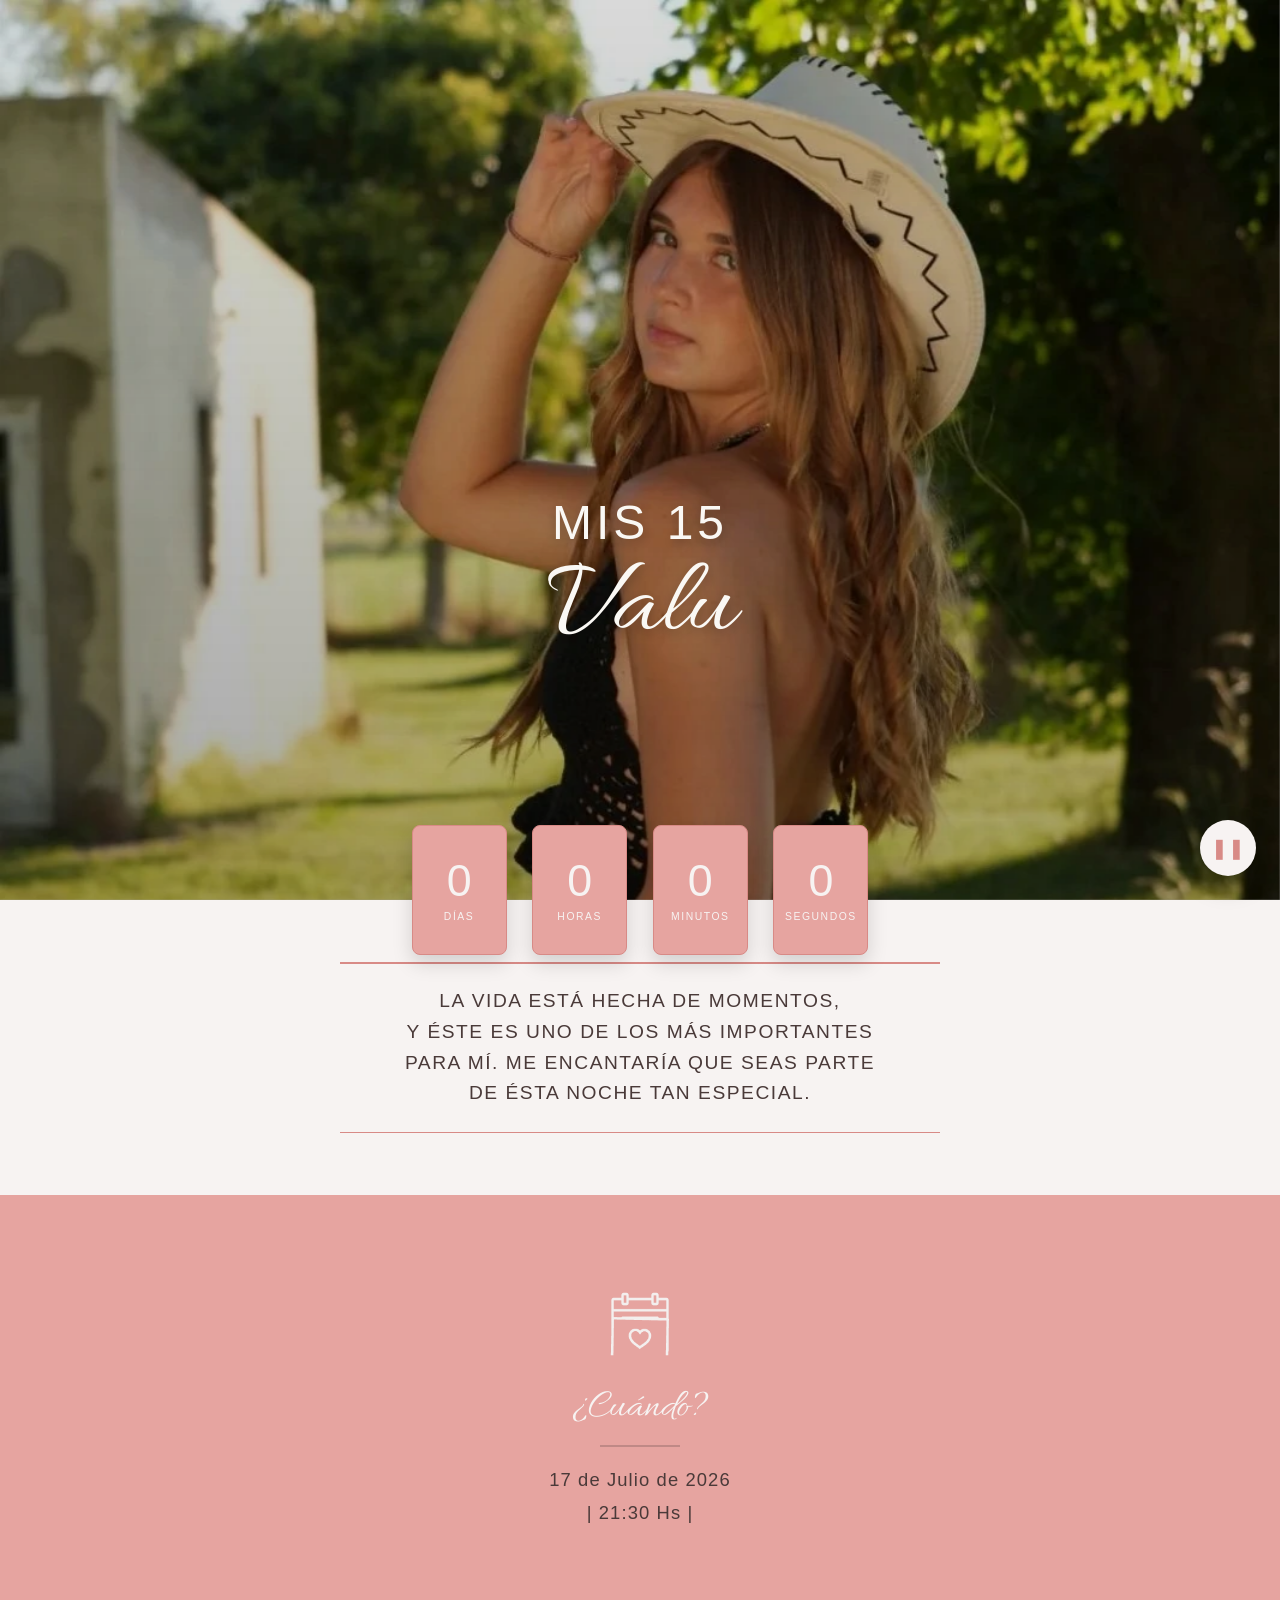
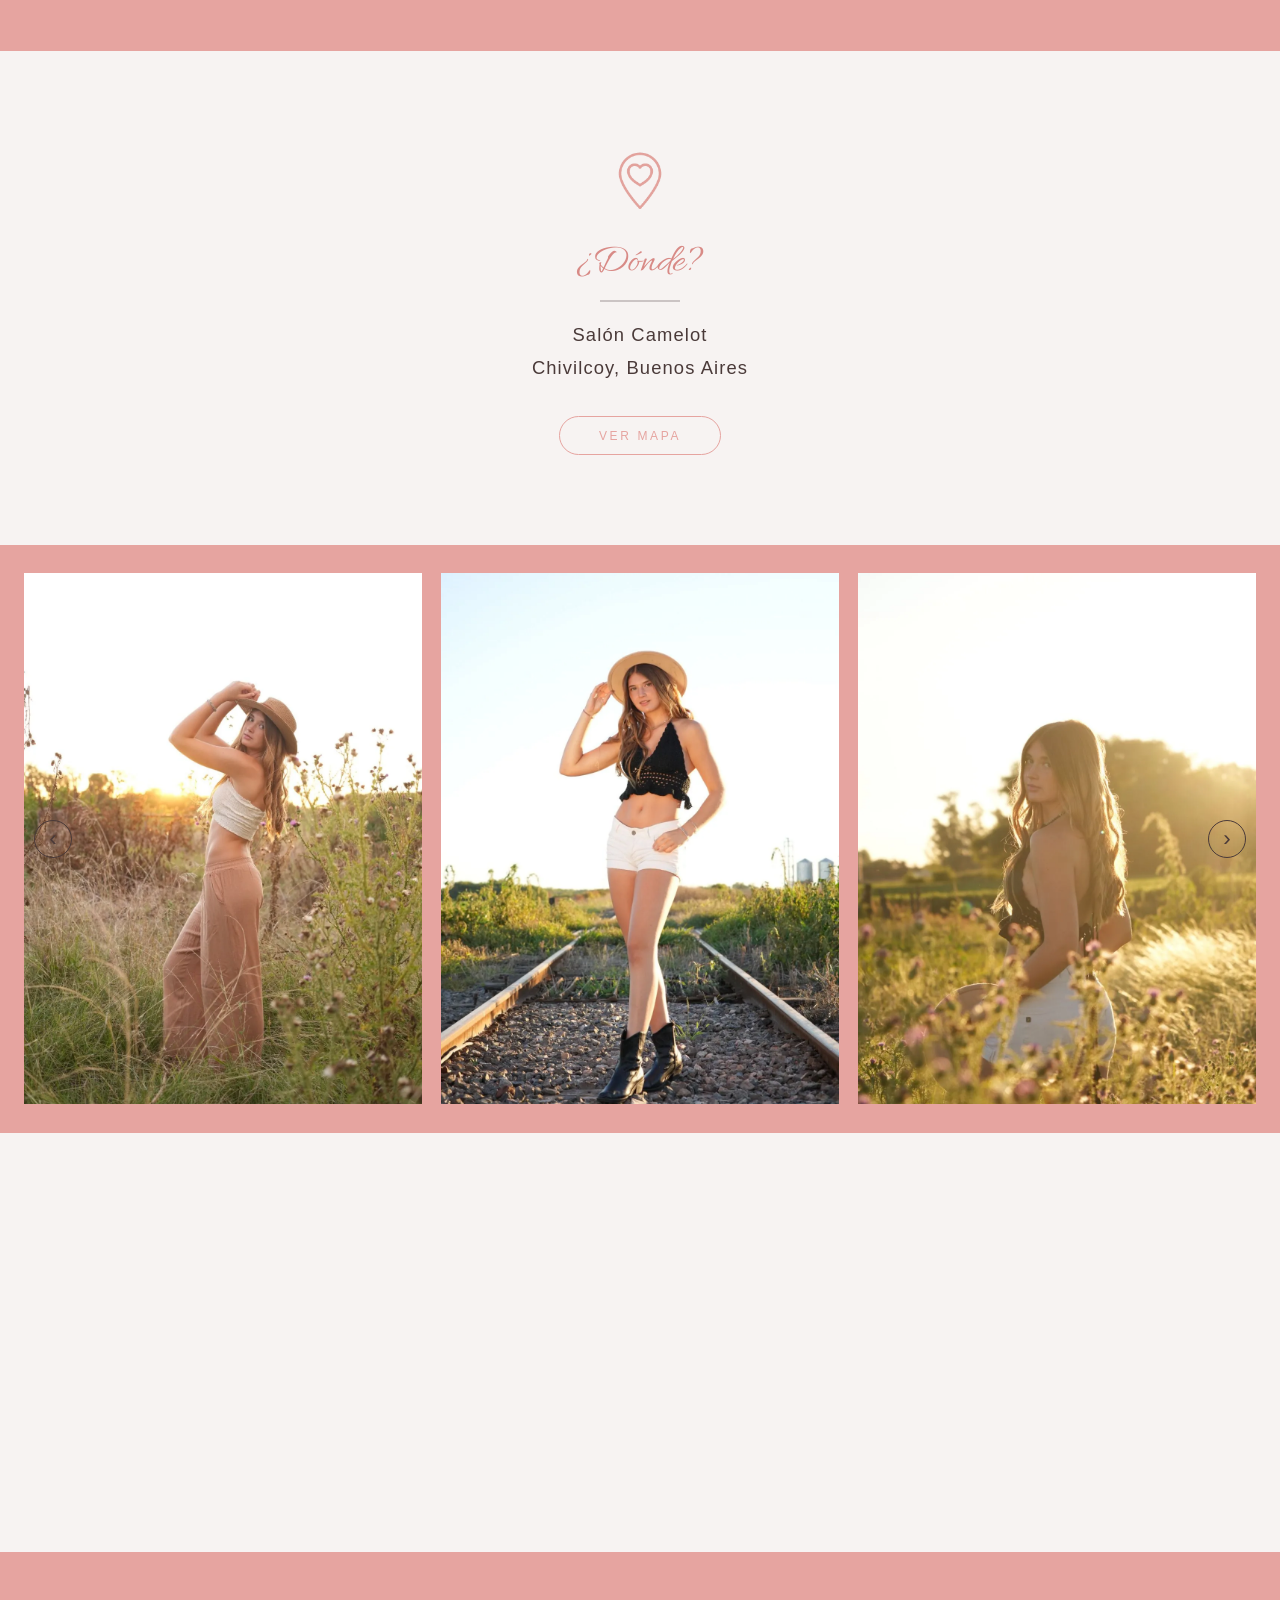
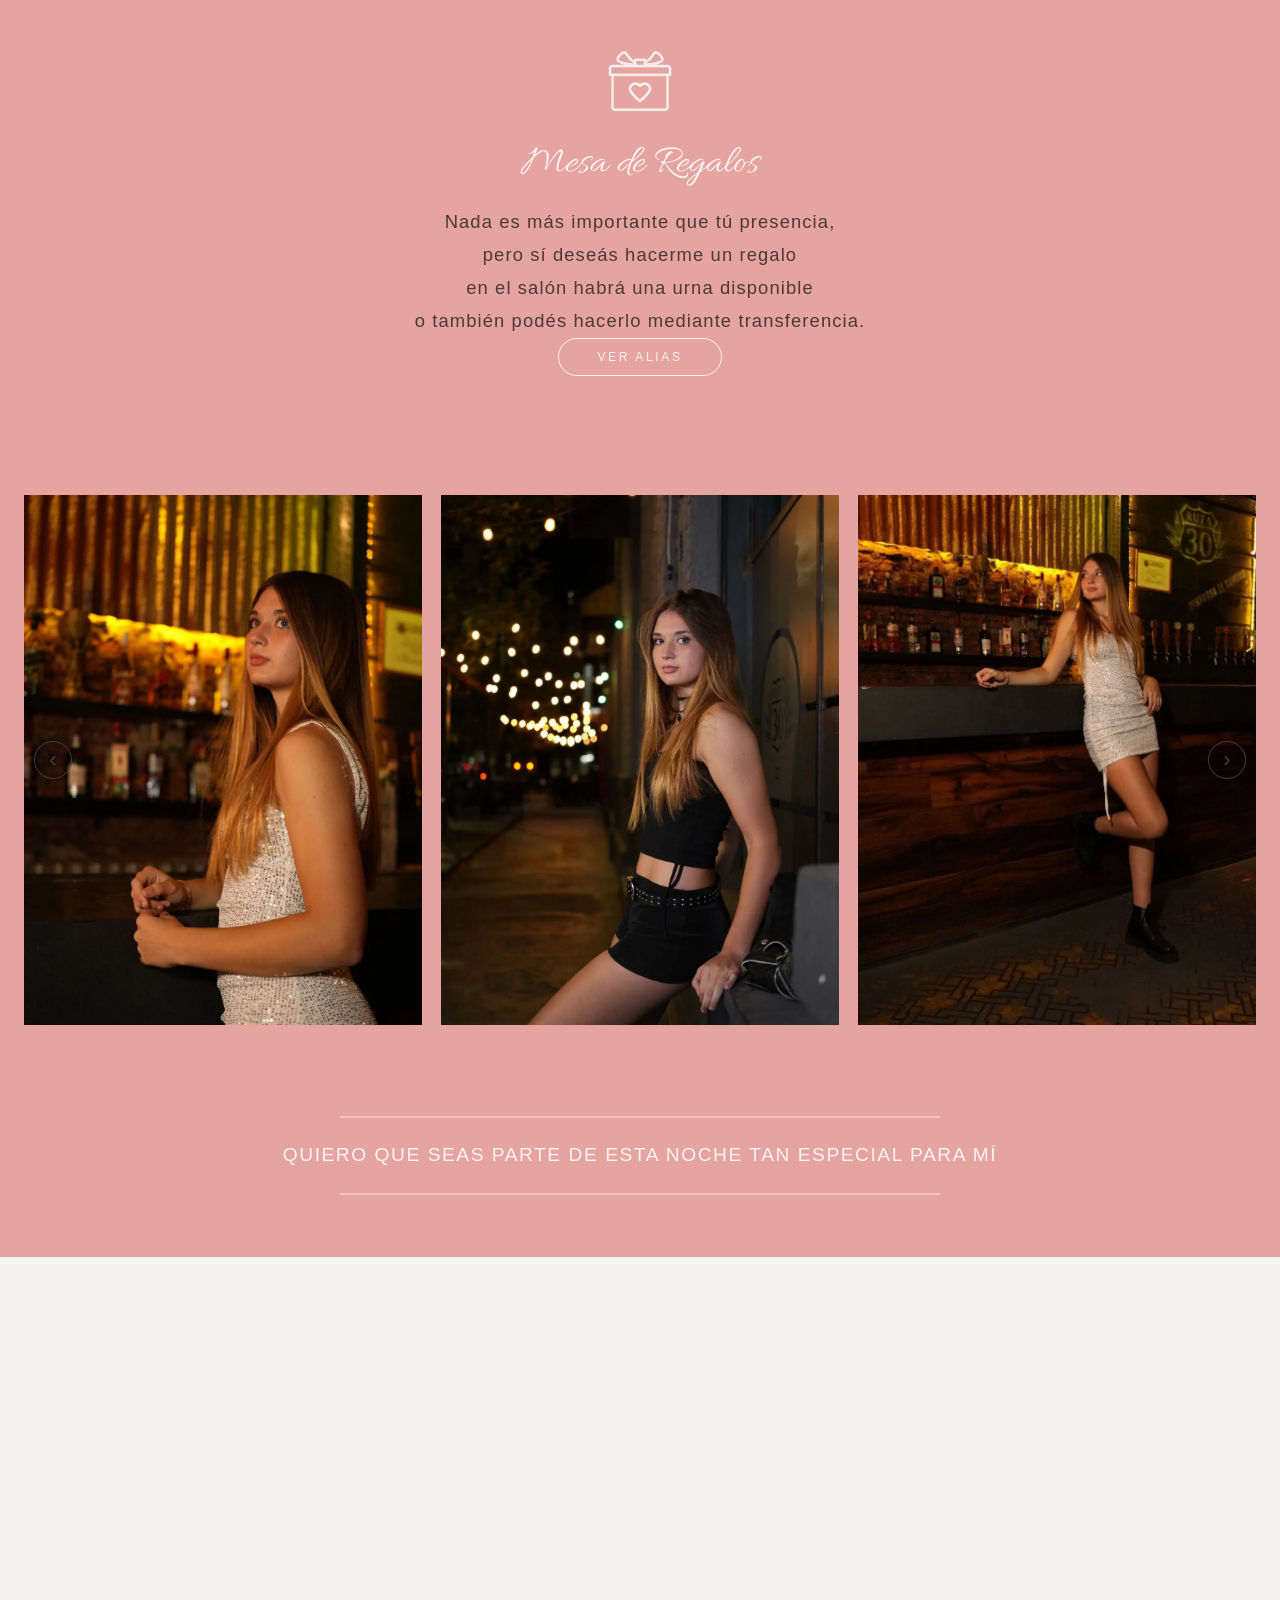
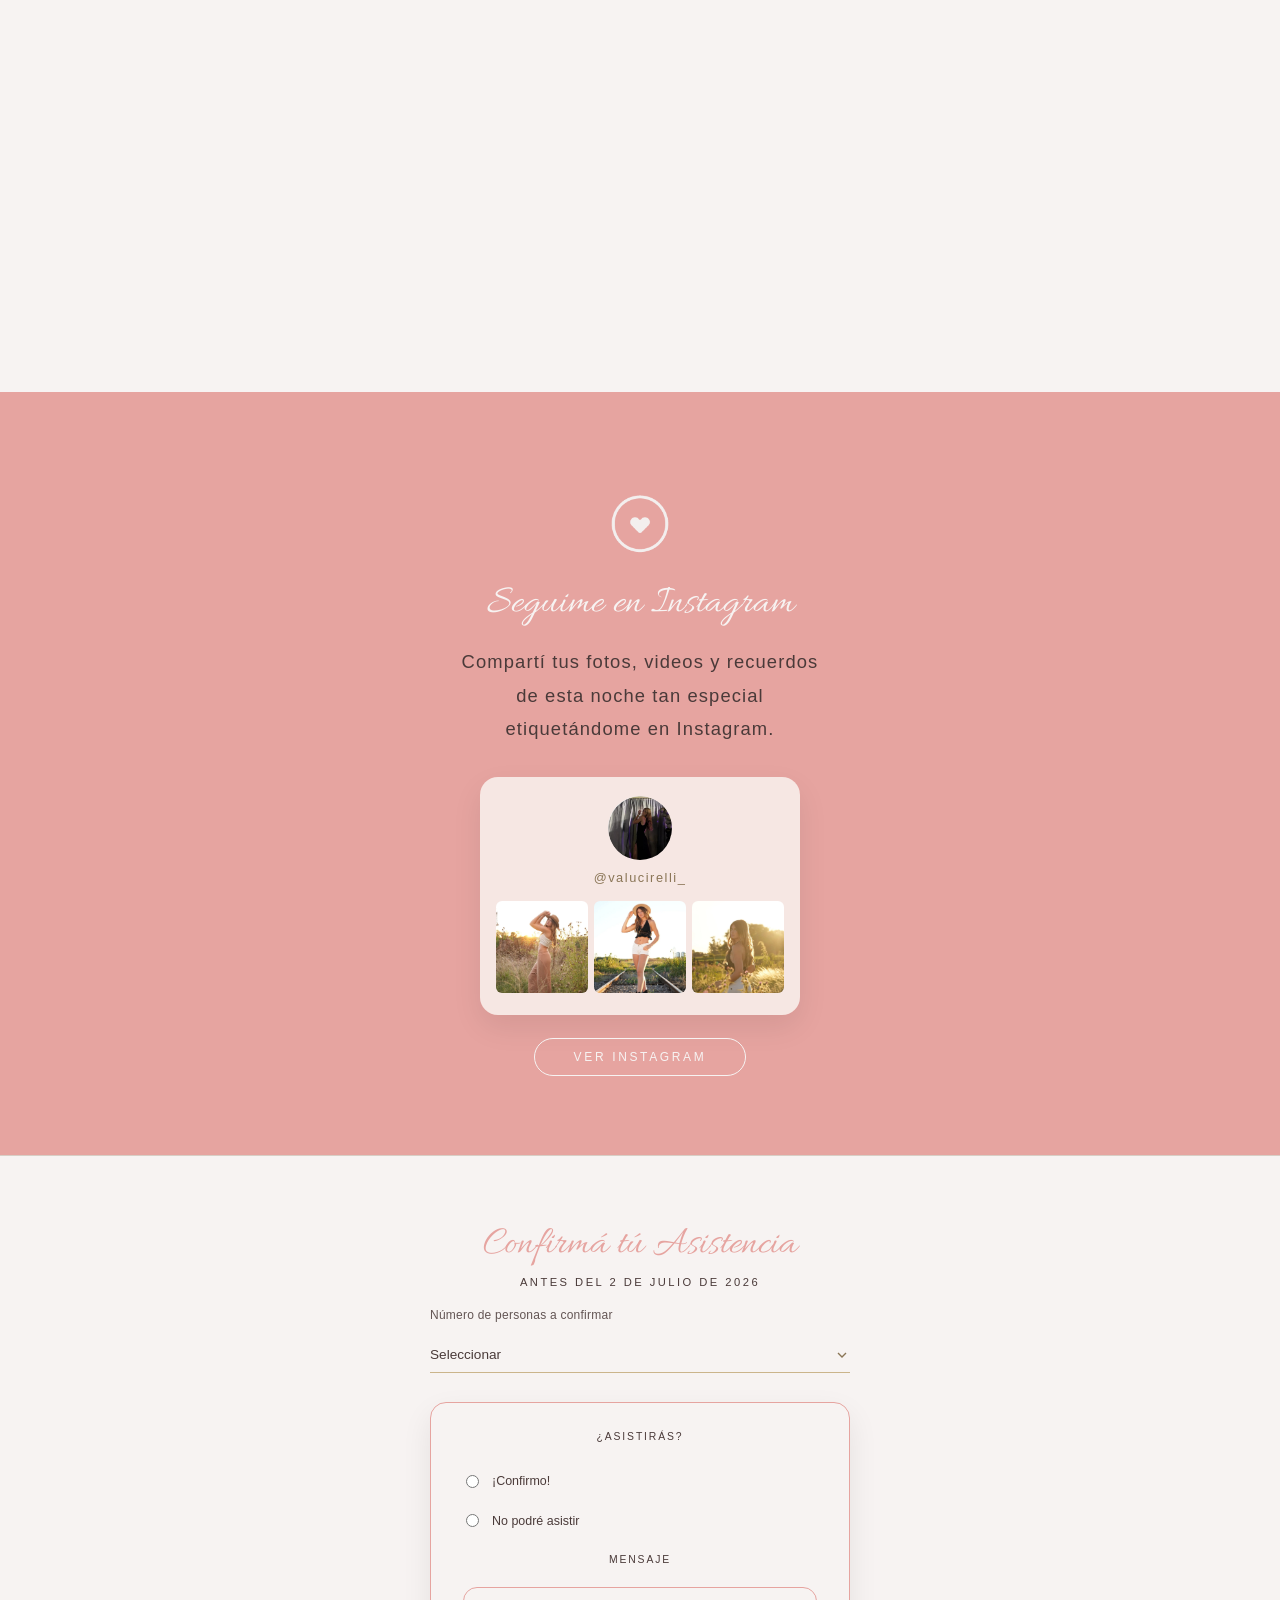
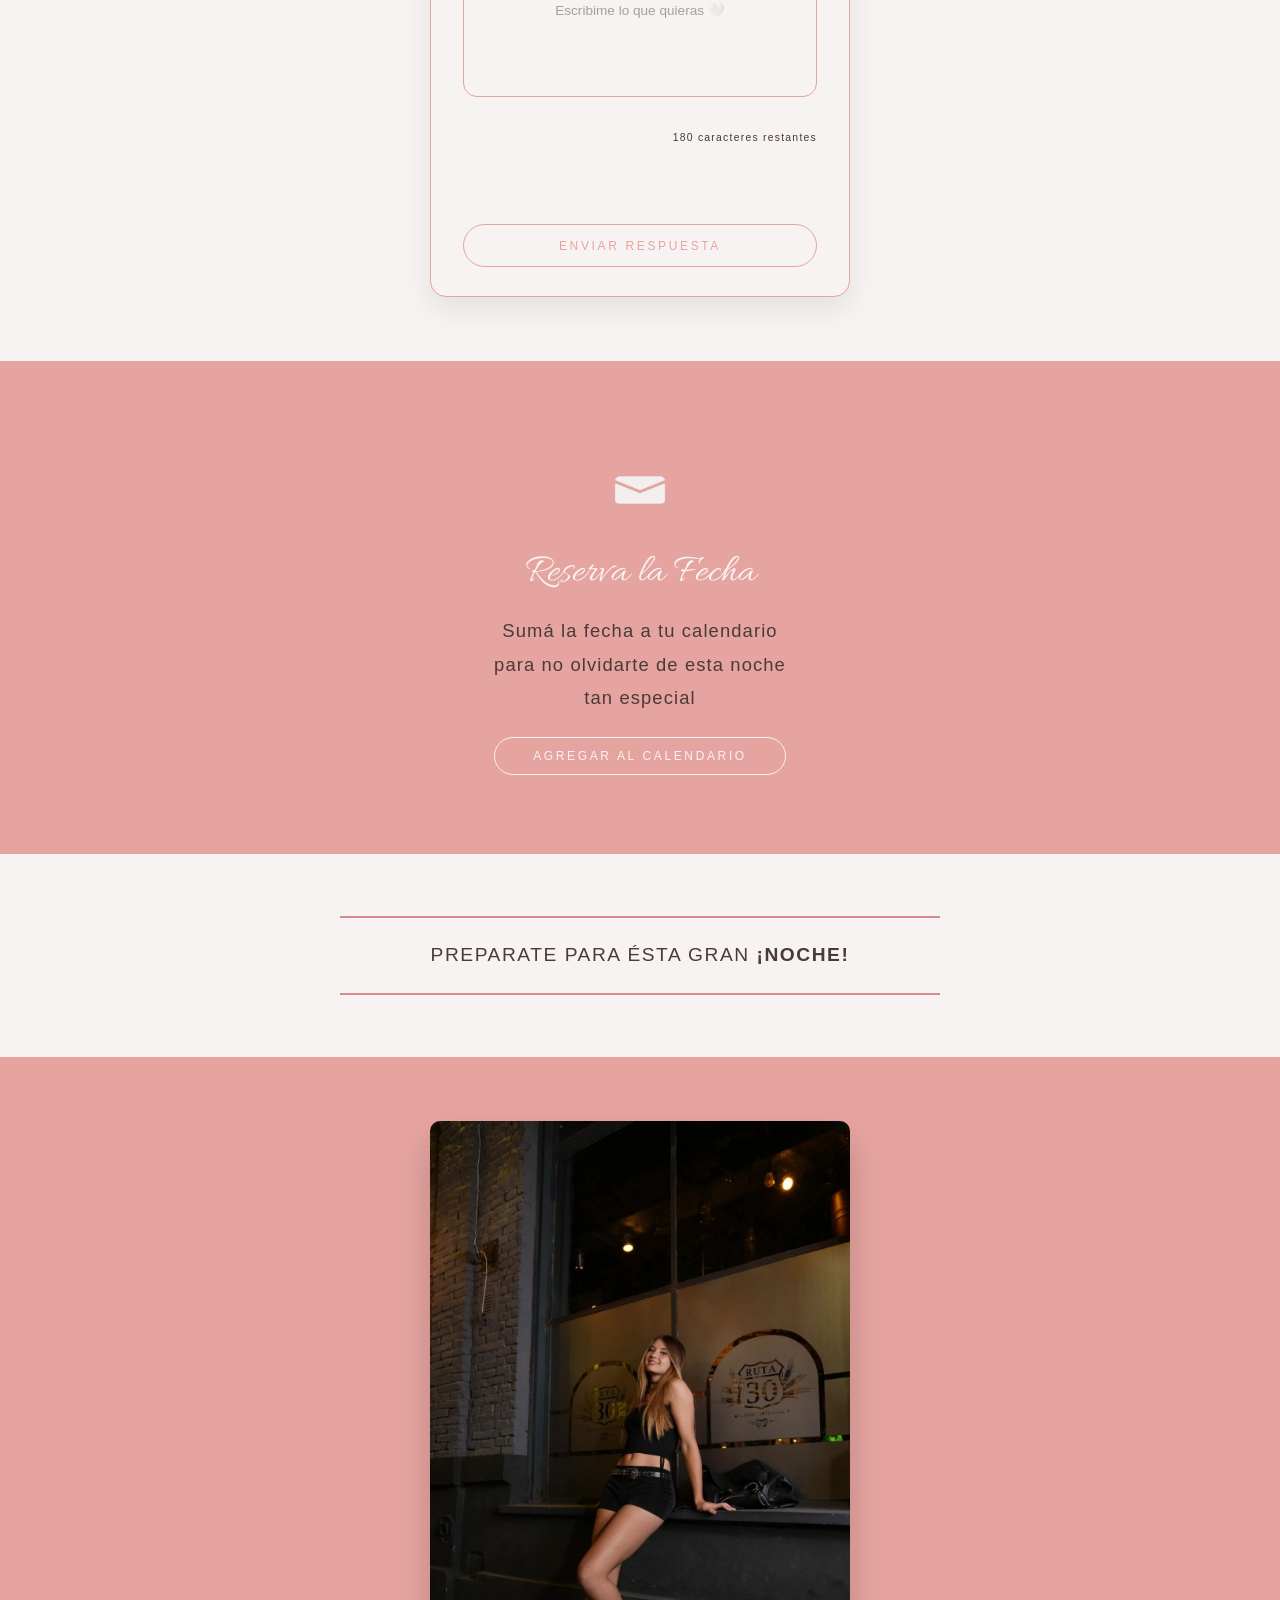
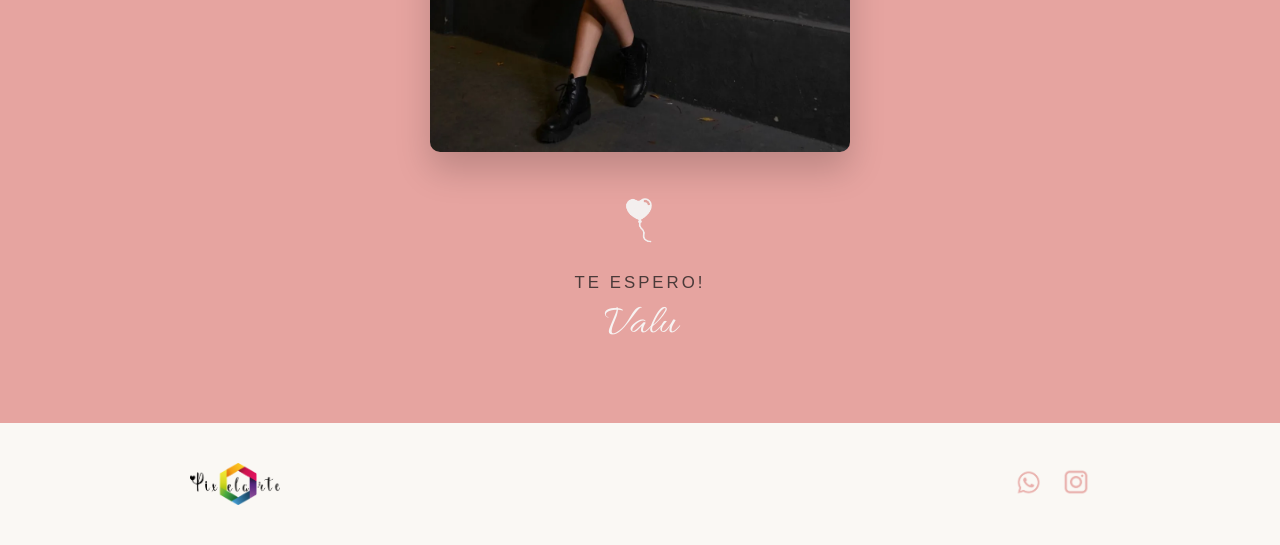
==== invitacion.html @ 92fa73e4 "Add files via upload" ====
<!DOCTYPE html>
<html lang="es">
<head>
  <meta charset="UTF-8" />
  <meta name="viewport" content="width=device-width, initial-scale=1.0" />
  <title>Mis 15 Valu</title>

  <link rel="icon" type="image/png" href="Pixelarte Isologotipo.png">

  <link rel="stylesheet" href="inv.css">
</head>
<body>

  <!-- Música -->
  <audio id="musica" loop>
    <source src="Miley Cyrus - Party In The U.S.A. (Official Video).mp3" type="audio/mpeg">
  </audio>

  <!-- Botón música -->
  <button id="musicToggle" class="music-btn">▶</button>

<section class="foto-portada">
  <img src="Inicio-Web.webp" class="hero-desktop" alt="Foto de la quinceañera">
  <img src="Inicio Cel.webp" class="hero-mobile" alt="Foto">
  <div class="hero-text">
    <span class="hero-title">MIS 15</span>
    <span class="hero-name">Valu</span>
  </div>

  
   <!-- CUENTA REGRESIVA -->
  <div class="countdown-wrapper">
    <div class="countdown">
      <div class="time-box">
        <span id="days">0</span>
        <small>DÍAS</small>
      </div>
      <div class="time-box">
        <span id="hours">0</span>
        <small>HORAS</small>
      </div>
      <div class="time-box">
        <span id="minutes">0</span>
        <small>MINUTOS</small>
      </div>
      <div class="time-box">
        <span id="seconds">0</span>
        <small>SEGUNDOS</small>
      </div>
    </div>
  </div>
</section>


 <section class="frase-separador">
  <div class="linea reveal"></div>

  <p class="frase-texto reveal">
La vida está hecha de momentos, <br> 
y éste es uno de los más importantes <br>
para mí. Me encantaría que seas parte <br>
de ésta noche tan especial.
 </p>

  <div class="linea reveal"></div>
</section>

<section class="section-fecha reveal">
  <div class="fecha-contenido">
    
    <div class="fecha-icono">
      <img src="Calendario.gif" alt="Calendario">
    </div>

    <h2 class="fecha-titulo">¿Cuándo?</h2>

    <p class="fecha-texto">
      17 de Julio de 2026<br>
      | 21:30 Hs |
    </p>

  </div>
</section>

<section class="donde-section reveal">

  <!-- ICONO (poné tu imagen acá) -->
  <img src="Ubicacion.gif" alt="Ubicación" class="icono-donde">

  <p class="donde-titulo">¿Dónde?</p>

  <p class="donde-info">
    Salón Camelot <br>
    Chivilcoy, Buenos Aires
  </p>

  <button class="donde-boton" onclick="abrirMapa('fiesta')">
    VER MAPA
  </button>

</section>
<!-- MAPA MODAL -->
<div id="mapaModal" class="mapa-modal">
  <div class="mapa-contenido">
    <button class="cerrar-album" onclick="cerrarMapa()"></button>
    
   <iframe 
  src="https://www.google.com/maps/embed?pb=!1m18!1m12!1m3!1d3271.8770455149934!2d-60.02090632534077!3d-34.909534972846146!2m3!1f0!2f0!3f0!3m2!1i1024!2i768!4f13.1!3m3!1m2!1s0x95bea52ecd25cb03%3A0xcb445321b7eb87e2!2sCamelot%20Chivilcoy!5e0!3m2!1ses-419!2sar!4v1778257500822!5m2!1ses-419!2sar"
  allowfullscreen=""
  loading="lazy"
  referrerpolicy="no-referrer-when-downgrade">
</iframe>
  </div>
</div>

<section class="carousel-section reveal">
  <div class="carousel-container carousel-hidden">


    <button class="carousel-btn prev" onclick="moveSlide(this, -1)">‹</button>
<button class="carousel-btn next" onclick="moveSlide(this, 1)">›</button>



    <div class="carousel-track">
      <div class="carousel-item"><img src="1.webp" alt=""></div>
      <div class="carousel-item"><img src="2.webp" alt=""></div>
      <div class="carousel-item"><img src="3.webp" alt=""></div>
      <div class="carousel-item"><img src="4.webp" alt=""></div>
      <div class="carousel-item"><img src="1.webp" alt=""></div>
      <div class="carousel-item"><img src="2.webp" alt=""></div>
      <div class="carousel-item"><img src="3.webp" alt=""></div>
      <div class="carousel-item"><img src="4.webp" alt=""></div>
      <div class="carousel-item"><img src="1.webp" alt=""></div>
      <div class="carousel-item"><img src="2.webp" alt=""></div>
      <div class="carousel-item"><img src="3.webp" alt=""></div>
      <div class="carousel-item"><img src="4.webp" alt=""></div>
      <div class="carousel-item"><img src="1.webp" alt=""></div>
      <div class="carousel-item"><img src="2.webp" alt=""></div>
      <div class="carousel-item"><img src="3.webp" alt=""></div>
      <div class="carousel-item"><img src="4.webp" alt=""></div>
      <div class="carousel-item"><img src="1.webp" alt=""></div>
      <div class="carousel-item"><img src="2.webp" alt=""></div>
      <div class="carousel-item"><img src="3.webp" alt=""></div>
      <div class="carousel-item"><img src="4.webp" alt=""></div>
      <div class="carousel-item"><img src="1.webp" alt=""></div>
      <div class="carousel-item"><img src="2.webp" alt=""></div>
      <div class="carousel-item"><img src="3.webp" alt=""></div>
      <div class="carousel-item"><img src="4.webp" alt=""></div>
      <div class="carousel-item"><img src="1.webp" alt=""></div>
      <div class="carousel-item"><img src="2.webp" alt=""></div>
      <div class="carousel-item"><img src="3.webp" alt=""></div>
      <div class="carousel-item"><img src="4.webp" alt=""></div>
      <div class="carousel-item"><img src="1.webp" alt=""></div>
      <div class="carousel-item"><img src="2.webp" alt=""></div>
      <div class="carousel-item"><img src="3.webp" alt=""></div>
      <div class="carousel-item"><img src="4.webp" alt=""></div>
      <div class="carousel-item"><img src="1.webp" alt=""></div>
      <div class="carousel-item"><img src="2.webp" alt=""></div>
      <div class="carousel-item"><img src="3.webp" alt=""></div>
      <div class="carousel-item"><img src="4.webp" alt=""></div>      
    </div>

  </div>
</section>

<section class="dresscode-section reveal">

  <!-- ICONO (reemplazá src por el tuyo) -->
  <img src="Diamante.gif" alt="Dress Code" class="dresscode-icono">

  <h2 class="dresscode-titulo">Vestimenta</h2>

  <p class="dresscode-tipo">ELEGANTE</p>

  <div class="dresscode-linea"></div>

  <p class="dresscode-aclaracion">
    Una noche especial merece <br>
    tu mejor look.<br>
    
  </p>

</section>

<section class="regalo-section reveal">

  <div class="regalo-contenido">

    <!-- ICONO -->
    <div class="regalo-icono">
      <img src="Regalo.gif" alt="Regalo">
    </div>

    <h2 class="regalo-titulo">Mesa de Regalos</h2>

    <p class="regalo-texto">
      Nada es más importante que tú presencia,<br>
      pero sí deseás hacerme un regalo<br>
      en el salón habrá una urna disponible<br>
      o también podés hacerlo mediante transferencia.<br>
    </p>

  </div>

  <button class="instagram-boton" onclick="abrirAlias()">
  VER ALIAS
</button>

<!-- MODAL ALIAS -->
<div id="aliasModal" class="mapa-modal">
  <div class="mapa-contenido alias-contenido">

    <button class="cerrar-album" onclick="cerrarAlias()"></button>

    <div class="alias-box">
      <p class="alias-titulo">Alias</p>

      <p class="alias-texto" id="textoAlias">
        valucirelli.mp
      </p>

      <button class="copiar-alias" onclick="copiarAlias()">
        COPIAR ALIAS
      </button>
    </div>

  </div>
</div>

</section>

<section class="carousel-section reveal">

  <div class="carousel-container carousel-hidden">

    <button class="carousel-btn prev" onclick="moveSlide(this, -1)">‹</button>
<button class="carousel-btn next" onclick="moveSlide(this, 1)">›</button>


    <div class="carousel-track">
      <div class="carousel-item"><img src="5.webp" alt=""></div>
      <div class="carousel-item"><img src="6.webp" alt=""></div>
      <div class="carousel-item"><img src="7.webp" alt=""></div>
      <div class="carousel-item"><img src="5.webp" alt=""></div>
      <div class="carousel-item"><img src="6.webp" alt=""></div>
      <div class="carousel-item"><img src="7.webp" alt=""></div>
      <div class="carousel-item"><img src="5.webp" alt=""></div>
      <div class="carousel-item"><img src="6.webp" alt=""></div>
      <div class="carousel-item"><img src="7.webp" alt=""></div>
      <div class="carousel-item"><img src="5.webp" alt=""></div>
      <div class="carousel-item"><img src="6.webp" alt=""></div>
      <div class="carousel-item"><img src="7.webp" alt=""></div>
      <div class="carousel-item"><img src="5.webp" alt=""></div>
      <div class="carousel-item"><img src="6.webp" alt=""></div>
      <div class="carousel-item"><img src="7.webp" alt=""></div>
      <div class="carousel-item"><img src="5.webp" alt=""></div>
      <div class="carousel-item"><img src="6.webp" alt=""></div>
      <div class="carousel-item"><img src="7.webp" alt=""></div>
      <div class="carousel-item"><img src="5.webp" alt=""></div>
      <div class="carousel-item"><img src="6.webp" alt=""></div>
      <div class="carousel-item"><img src="7.webp" alt=""></div>
      <div class="carousel-item"><img src="5.webp" alt=""></div>
      <div class="carousel-item"><img src="6.webp" alt=""></div>
      <div class="carousel-item"><img src="7.webp" alt=""></div>
      <div class="carousel-item"><img src="5.webp" alt=""></div>
      <div class="carousel-item"><img src="6.webp" alt=""></div>
      <div class="carousel-item"><img src="7.webp" alt=""></div>
      <div class="carousel-item"><img src="5.webp" alt=""></div>
      <div class="carousel-item"><img src="6.webp" alt=""></div>
      <div class="carousel-item"><img src="7.webp" alt=""></div>
      <div class="carousel-item"><img src="5.webp" alt=""></div>
      <div class="carousel-item"><img src="6.webp" alt=""></div>
      <div class="carousel-item"><img src="7.webp" alt=""></div>
      <div class="carousel-item"><img src="5.webp" alt=""></div>
      <div class="carousel-item"><img src="6.webp" alt=""></div>
      <div class="carousel-item"><img src="7.webp" alt=""></div>
      <div class="carousel-item"><img src="5.webp" alt=""></div>
      <div class="carousel-item"><img src="6.webp" alt=""></div>
      <div class="carousel-item"><img src="7.webp" alt=""></div>
    </div>

  </div>

</section>

<section class="frase-separador frase-oscura reveal">

  <div class="linea-oscura reveal"></div>

  <p class="frase-texto-oscura reveal">
    QUIERO QUE SEAS PARTE DE ESTA NOCHE TAN ESPECIAL PARA MÍ
  </p>

  <div class="linea-oscura reveal"></div>

</section>
<section class="musica-section reveal">

  <img src="Musica.gif" alt="Música" class="musica-icono">

  <h2 class="musica-titulo">Sumá tu canción</h2>

  <p class="musica-texto">
    ¿Cuál es la canción q no debe <br>
     faltar en la playlist de la fiesta?
  </p>

  <!-- 🎧 VISTA PREVIA SPOTIFY -->
  <div class="spotify-preview">
    <iframe
src="https://open.spotify.com/embed/playlist/32iRLCsqmhIx8u4qq5T933?theme=0"
loading="lazy"
allow="autoplay; clipboard-write; encrypted-media; fullscreen; picture-in-picture">
</iframe>
  </div>

  <a
    href="https://open.spotify.com/playlist/32iRLCsqmhIx8u4qq5T933?si=ry42ppKMRaWIyQDbkA8vBg&pt=21ad7281f2e660a4778faa10b46307fb&pi=WFLyYOm3Szqkp"
    target="_blank"
    class="musica-boton"
  >
    AGREGAR CANCIONES
  </a>

</section>


<section class="instagram-section reveal">

  <div class="instagram-contenido">

    <!-- ICONO (logo instagram / gif) -->
    <div class="instagram-icono">
      <img src="Instagram.gif" alt="Instagram">
    </div>

    <h2 class="instagram-titulo">Seguime en Instagram</h2>

    <p class="instagram-texto">
      Compartí tus fotos, videos y recuerdos<br>
de esta noche tan especial<br>
      etiquetándome en Instagram.<br>
    </p>

    <div class="instagram-preview">
  <img src="Instagram.jpeg" alt="Perfil de Instagram" class="ig-avatar">

  <p class="ig-user">@valucirelli_</p>

  <div class="ig-grid">
    <img src="1.webp" alt="">
    <img src="2.webp" alt="">
    <img src="3.webp" alt="">
  </div>
</div>

    <a
      href="https://www.instagram.com/valucirelli_/?utm_source=ig_web_button_share_sheet"
      target="_blank"
      class="instagram-boton"
    >
      VER INSTAGRAM
    </a>

  </div>

</section>

<section class="asistencia-section reveal">
  <p class="asistencia-titulo">Confirmá tú Asistencia</p>
  <p class="asistencia-fecha">Antes del 2 de Julio de 2026</p>

  <!-- CANTIDAD (AFUERA DEL CUADRO) -->
<div class="cantidad-wrapper">
  <label for="cantidadPersonas" class="label">
    Número de personas a confirmar
  </label>

  <select name="entry.540690027" id="cantidadPersonas" required>
    <option value="">Seleccionar</option>
    <option value="1">1 persona</option>
    <option value="2">2 personas</option>
    <option value="3">3 personas</option>
    <option value="4">4 personas</option>
    <option value="5">5 personas</option>
    <option value="6">6 personas</option>
    <option value="7">7 personas</option>
  </select>
</div>

  <div class="asistencia-card">
    <form
      id="asistenciaForm"
      action="https://docs.google.com/forms/d/e/1FAIpQLSclIrCaPrkJteMJgxg_2jeBR2JpTZ4Lwtdpk_Qtv5sC-YsKnA/formResponse"
      method="POST"
      target="hidden_iframe"
    >
   <input
  type="hidden"
  name="entry.540690027"
  id="cantidadHidden"
/>

<div class="campo campo-radios">
        <label class="label">¿Asistirás?</label>

        <label class="radio-item">
          <input type="radio" name="entry.1779840284" value="Confirmo Asistencia" required>
          <span>¡Confirmo!</span>
        </label>

        <label class="radio-item">
          <input type="radio" name="entry.1779840284" value="No podré asistir">
          <span>No podré asistir</span>
        </label>
      </div>

      <!-- Personas extra (2,3,4,5) -->
<div id="personasExtra"></div>

           <!-- INVITADOS -->
      <div id="personasContainer"></div>

      <!-- CAMPO OCULTO -->
     <textarea
  name="entry.555114571"
  id="datosFinales"
  style="display:none;"
></textarea>


      <!-- MENSAJE -->
      <div class="campo">
  <label class="label">Mensaje</label>

  <textarea
    name="entry.1248954764"
    id="mensaje"
    placeholder="Escribime lo que quieras 🤍"
    maxlength="200"
  ></textarea>

  <small id="contador" style="
    display:block;
    margin-top:6px;
    font-size:0.65rem;
    letter-spacing:0.12em;
    color:#4A3A39;
    text-align:right;
  ">
    180 caracteres restantes
  </small>
</div>

    </form>

    <button
  type="submit"
  class="asistencia-boton"
  form="asistenciaForm"
>
  ENVIAR RESPUESTA
</button>

    <iframe name="hidden_iframe" style="display:none;"></iframe>

    <div id="mensajeGracias" class="mensaje-gracias oculto">
      <p class="mensaje-titulo">¡GRACIAS!</p>
      <p class="mensaje-texto">Tu respuesta fue enviada correctamente 🤍</p>
    </div>
  </div>
</section>

<section class="calendario-section reveal">

  <div class="calendario-contenido">

    <!-- ICONO -->
    <div class="calendario-icono">
      <img src="Sobre.gif" alt="Calendario">
    </div>

    <h2 class="calendario-titulo">Reserva la Fecha</h2>

    <p class="calendario-texto">
      Sumá la fecha a tu calendario<br>
      para no olvidarte de esta noche<br>
      tan especial
    </p>

    <a
      href="https://calendar.google.com/calendar/render?action=TEMPLATE&text=Mis+15+Valu&dates=20260718T003000Z/20260718T090000Z&details=Quiero+que+seas+parte+de+una+de+las+noches+más+importantes+de+mi+vida.+Tu+presencia+hará+que+este+momento+sea+aún+más+especial+✨&location=Salon+Camelot,+Chivilcoy,+Buenos+Aires"
      target="_blank"
      class="calendario-boton"
    >
      AGREGAR AL CALENDARIO
    </a>

  </div>

</section>

<section class="frase-separador reveal">
  <div class="linea reveal"></div>

  <p class="frase-texto reveal">
    PREPARATE PARA ÉSTA GRAN <strong>¡NOCHE!</strong>
  </p>

  <div class="linea reveal"></div>
</section>

<section class="foto-espera-section reveal">

  <div class="foto-espera-contenido">

    <!-- FOTO VERTICAL -->
    <img src="Final.webp" alt="Male" class="foto-espera-img">

    <!-- ICONO -->
    <img src="Globo.gif" alt="Icono" class="foto-espera-icono">

    <!-- TEXTO -->
    <p class="foto-espera-texto">Te espero!</p>
    <p class="foto-espera-nombre">Valu</p>

  </div>

</section>

  <script src="script.js"></script>

  <footer class="footer">

  <div class="footer-contenido">

    <!-- LOGO -->
    <img src="Pixelarte Logotipo.png" alt="Pixelarte" class="footer-logo">

    <!-- REDES -->
    <div class="footer-redes">

      <a
        href="https://wa.me/5492345478614"
        target="_blank"
        aria-label="WhatsApp"
        class="footer-icono"
      >
        <img src="Whatsapp.png" alt="WhatsApp">
      </a>

      <a
        href="https://www.instagram.com/pixelartechivilcoy/"
        target="_blank"
        aria-label="Instagram"
        class="footer-icono"
      >
        <img src="Instagram.png" alt="Instagram">
      </a>

    </div>

  </div>

</footer>

</body>
</html>
---- inv.css ----
* {
  margin: 0;
  padding: 0;
  box-sizing: border-box;
}
body {
  margin: 0;
  font-family: 'Open', sans-serif;
  background-color: #F7F3F2;
}

@font-face {
  font-family: 'Allura';
  src: url('Allura-Regular.ttf') format('truetype');
}

@font-face {
  font-family: 'Barlow';
  src: url('Barlow-Regular.ttfç') format('truetype');
}

.foto-portada {
  position: relative;
  width: 100%;
  height: 100vh;
  display: flex;
  justify-content: center;
  align-items: center;

  overflow: visible;     /* CLAVE */
}

.foto-portada::after{
  content:"";
  position:absolute;
  inset:0;
  background:linear-gradient(
    to bottom,
    rgba(0,0,0,0.15),
    rgba(0,0,0,0.35)
  );
  z-index:1;
}

.foto-portada img {
  position: relative;
  z-index: 1;
}

/* Foto principal */
.foto-portada img {
  position: relative;
  width: 100%;
  height: 100%;
  object-fit: cover;
  object-position: center 45%;
  z-index: 1;
  object-position: center top;
  border-radius: 0;
  box-shadow: none;
  will-change: transform;
  transition: transform 0.1s linear;
}

.hero-desktop{
  display:block;
}

.hero-mobile{
  display:none;
}

@media (max-width:480px){

  .hero-desktop{
    display:none;
  }

  .hero-mobile{
    display:block;
    width:100%;
    height:100%;
    object-fit:cover;
    object-position:center;
  }

}

/* Botón música */
.music-btn {
  position: fixed;
  bottom: 24px;
  right: 24px;
  width: 56px;
  height: 56px;
  border-radius: 50%;
  background-color: #F7F3F2; 
  border: #D88A86;
  color: #D88A86;           
  font-size: 20px;
  cursor: pointer;
  z-index: 9999;

  display: flex;
  align-items: center;
  justify-content: center;

  box-shadow: 0 10px 24px rgba(0,0,0,0.25);
  transition: transform 0.3s ease, opacity 0.3s ease;
}

.music-btn:hover {
  transform: scale(1.08);
}

.music-btn.paused {
  opacity: 0.65;
}

.foto-portada img {
  will-change: transform;
  transition: transform 0.1s linear;
}

.countdown-wrapper {
  position: absolute;
  bottom: -55px;            /* mitad sobre foto / mitad blanco */
  left: 50%;
  transform: translateX(-50%);
  width: 100%;
  display: flex;
  justify-content: center;
  z-index: 10;
}

.countdown {
  display: flex;
  gap: 1.6rem;
  background: transparent;
}

.time-box {
  background-color: #E6A4A0; 
  color: #8A7556;            
  width: 95px;
  height: 130px;
  border-radius: 8px;
  border: 1px solid #D88A86;


  display: flex;
  flex-direction: column;
  justify-content: center;
  align-items: center;

  box-shadow: 0 8px 20px rgba(0,0,0,0.15);
}

.time-box span {
  font-size: 2.8rem;
  font-family: 'Barlow', sans-serif;
  color: #F7F3F2; 
  line-height: 1;
}

.time-box small {
  font-size: 0.65rem;
  letter-spacing: 0.15em;
  margin-top: 8px;
  color: #F7F3F2;
}


@media (max-width: 480px) {
  .time-box {
    width: 75px;
    height: 110px;
  }

  .time-box span {
    font-size: 2.2rem;
  }

  .countdown-wrapper {
    bottom: -20px;
  }
}

.hero-text {
  position: absolute;
  top: 55%;
  left: 50%;
  transform: translateX(-50%);
  text-align: center;
  z-index: 2;
  pointer-events: none;
}


.hero-title {
  display: block;
  font-family: 'Barlow', sans-serif;
  font-size: 3rem;
  letter-spacing: 4px;
  color: #FAF8F4; /* rosa empolvado */
    text-shadow: 0 4px 12px rgba(0, 0, 0, 0.25);

}

.hero-name {
  display: block;
  font-family: 'Allura', cursive;
  font-size: clamp(4.2rem, 11vw, 6.8rem);
  line-height: 1;
  letter-spacing: 0;
  margin-top: 0.3rem;
  color: #FAF8F4;
  text-shadow: 0 4px 12px rgba(0, 0, 0, 0.25);

}

@media (max-width: 480px) {

  /* TEXTO */
  .hero-text {
    top: 50%;
    transform: translateX(-50%);
  }

  .hero-title {
    font-size: 2rem;
    letter-spacing: 2px;
  }

   .hero-name {
    font-size: clamp(3.2rem, 14vw, 4.5rem);
    margin-top: -0.2rem;
  }

  /* CUENTA */
  .countdown {
    gap: 0.6rem;
  }

  .time-box {
    width: 65px;
    height: 80px;
  }

  .time-box span {
    font-size: 1.4rem;
  }

  .time-box small {
    font-size: 0.55rem;
  }
}

.section-fecha {
  background-color:#E6A4A0;
  padding: 90px 20px;
  text-align: center;
}
.fecha-titulo {
font-family: 'Allura', cursive;
  font-size: clamp(2.1rem, 4.5vw, 2.5rem);
  font-weight: normal;
  color:#F7F3F2;
  letter-spacing: 0;
  margin: 1.2rem 0 1rem;
}

.donde-titulo,
.dresscode-titulo,
.album-titulo {
  font-family: 'Allura', cursive;
  font-size: clamp(2.1rem, 4.5vw, 2.5rem);
  font-weight: normal;
  color:#D88A86;
  letter-spacing: 0;
  margin: 1.2rem 0 1rem;
}

.fecha-texto,
.donde-info, 
.dresscode-aclaracion,
.album-texto{
  font-family: 'Barlow', sans-serif;
  font-size: clamp(1rem, 2.8vw, 1.15rem);
  letter-spacing: 0.06em;
  line-height: 1.8;
  color:#4A3A39;
  text-align: center;
  margin-bottom: 2rem;
}

.fecha-icono img,
.icono-donde,
.dresscode-icono,
.album-icono {
  width: 78px;
  margin: 0 auto 1rem;
  display: block;
}

.fecha-titulo::after,
.donde-titulo::after,
.album-titulo::after {
content:"";
display:block;
width:80px;
height:2px;
background:#4A3A39;
opacity:0.25;
margin:12px auto 0;
}

.fecha-contenido {
  max-width: 600px;
  margin: 0 auto;
  color: #8A7556;
}

@keyframes floatIcon {
  0% { transform: translateY(0); }
  50% { transform: translateY(-6px); }
  100% { transform: translateY(0); }
}

.fade-section {
  opacity: 0;
  transform: translateY(30px);
  transition: opacity 0.8s ease, transform 0.8s ease;
}

.fade-section.visible {
  opacity: 1;
  transform: translateY(0);
}

@media (max-width: 480px) {
  .section-fecha {
    padding: 70px 20px;
  }

  .fecha-titulo {
    font-size: 2rem;
  }

  .fecha-texto {
    font-size: 0.95rem;
  }
}

.donde-section{
background-color:#F7F3F2;
padding:90px 20px;
text-align:center;
}

.donde-boton {
  background-color: transparent;
   border: 1px solid #E6A4A0;
  color: #E6A4A0;

  padding: 0.7rem 2.4rem;
  border-radius: 999px; /* pill = pro */
  
  font-family: 'Barlow', sans-serif;
  font-size: 0.75rem;
  letter-spacing: 0.22em;
  text-transform: uppercase;

  cursor: pointer;

  transition:
    background-color 0.35s ease,
    color 0.35s ease,
    transform 0.25s ease,
    box-shadow 0.25s ease;
}

.donde-boton:hover {
  background-color:#D88A86;
color:#F7F3F2;

  transform: translateY(-2px);
  box-shadow: 0 8px 18px rgba(0, 0, 0, 0.15);
}

.donde-boton:active,
.album-boton:active,
.musica-boton:active,
.instagram-boton:active,
.calendario-boton:active,
.asistencia-boton:active {
  transform: translateY(0);
  box-shadow: 0 4px 10px rgba(0, 0, 0, 0.12);
}

.donde-boton:focus-visible,
.album-boton:focus-visible,
.musica-boton:focus-visible,
.instagram-boton:focus-visible,
.calendario-boton:focus-visible,
.asistencia-boton:focus-visible {
  outline: none;
  box-shadow: 0 0 0 3px rgba(203, 181, 139, 0.35);
}

@media (max-width: 480px) {
  .fecha-icono img,
  .icono-donde {
    width: 65px;
  }

  .fecha-texto,
  .donde-info {
    font-size: 0.95rem;
  }
}

/* =======================
   🗺️ MAPA MODAL
======================= */

.mapa-modal {
  position: fixed;
  inset: 0;
  background: rgba(0, 0, 0, 0.6);
  display: none;
  align-items: center;
  justify-content: center;
  z-index: 99999;
}

.mapa-modal.activo {
  display: flex;
}

.mapa-contenido {
  position: relative;
  width: 90%;
  max-width: 800px;
  height: 70vh;
  background: #FAF8F4;
  border-radius: 12px;
  overflow: hidden;
}

.mapa-contenido iframe {
  width: 100%;
  height: 100%;
  border: none;
}

.mapa-cerrar {
  position: absolute;
  top: 12px;
  right: 12px;
  background: #FAF8F4;
  border: none;
  font-size: 1.4rem;
  cursor: pointer;
  z-index: 10;
  color: #8A7556;
}

/* =======================
   FRASE SEPARADOR
======================= */

.frase-separador {
  width: 100vw;
  margin-left: calc(50% - 50vw);
  margin-right: calc(50% - 50vw);

  padding: 2.5rem 1.5rem;
  background-color:#F7F3F2;

  position: relative;
  z-index: 3;
  text-align: center;
    overflow: hidden;
}

.linea {
  display: block;
  width: 70%;
  max-width: 600px;
  height: 1.5px;
  margin: 1.4rem auto;
  background-color:#D88A86;
}

.linea-oscura {
  display: block;
  width: 70%;
  max-width: 600px;
  height: 1.5px;
  margin: 1.4rem auto;
  background-color:#F3C2BD;
}
.frase-texto {
  font-family: 'Barlow', sans-serif;
  font-size: 1.2rem;      /* ⬅️ más grande */
  letter-spacing: 0.08em;
  line-height: 1.6;
  text-transform: uppercase;
  color:#4A3A39;
  text-align: center;
  max-width: 800px;
  margin: 0 auto;
}

.frase-texto-oscura {
  font-family: 'Barlow', sans-serif;
  font-size: 1.2rem;      /* ⬅️ más grande */
  letter-spacing: 0.08em;
  line-height: 1.6;
  text-transform: uppercase;
  color:#F7F3F2;
  text-align: center;
  max-width: 800px;
  margin: 0 auto;
}

@media (max-width: 480px) {
  .frase-texto {
    font-size: 0.85rem;
    letter-spacing: 0.12em;
    line-height: 1.5;
  }
  .frase-separador .linea {
    width: 65%;
    max-width: none;
  }
}

@media (max-width: 480px) {
  .frase-separador {
    margin-top: -15px;   /* ⬅️ menos separación que en desktop */
  }
}

@media (max-width: 480px) {
  .section-blanca {
    height: 90px;    /* antes ~130px */
  }
}

/* =======================
   CARRUSEL
======================= */

.carousel-section {
  background-color: #E6A4A0;
  padding: 1.8rem 1.5rem;
  overflow: hidden;
}

.carousel-container {
  overflow: hidden;   /* ⬅️ ESTO ES LA CLAVE */
  width: 100%;
  position: relative;
}

.carousel-track {
  display: flex;
  transition: transform 0.5s ease;
  flex: 0 0 33.3333%;
}

.carousel-item {
  flex: 0 0 calc(33.333% - 0.8rem);
  margin-right: 1.2rem;
}

.carousel-item:last-child {
  margin-right: 0;
}

.carousel-item img {
  width: 100%;
  display: block;
}

/* BOTONES */
.carousel-btn {
  position: absolute;
  top: 50%;
  transform: translateY(-50%);
  background: transparent;
  border: 1px solid #4A3A39;
  color: #4A3A39;
  width: 38px;
  height: 38px;
  border-radius: 50%;
  font-size: 1.4rem;
  cursor: pointer;
  z-index: 10; /* ⬅️ CLAVE */
}


.carousel-btn:hover{
background-color:#D88A86;
color:#F7F3F2;
transform:translateY(-50%) scale(1.08);
}

.carousel-btn.prev {
  left: 10px;
}

.carousel-btn.next {
  right: 10px;
}

@media (max-width: 768px) {
  .carousel-item {
    flex: 0 0 100%;
  }

  .carousel-btn.prev {
    left: 5px;
  }

  .carousel-btn.next {
    right: 5px;
  }
}

.reveal {
  opacity: 0;
  transform: translateY(60px);
  transition: all 0.8s ease;
}

.reveal.visible {
  opacity: 1;
  transform: translateY(0);
}

/* =======================
   REVEAL ON SCROLL
======================= */

.reveal {
  opacity: 0;
  transform: translateY(60px);
  transition: opacity 0.8s ease, transform 0.8s ease;
}

.reveal.active {
  opacity: 1;
  transform: translateY(0);
}

/* ===== APARICIÓN DEL CARRUSEL ===== */
.carousel-section {
  overflow: hidden;
}

.carousel-container {
  transition: 
    transform 1s ease,
    opacity 1s ease;
}

/* Estado inicial: abajo + esquina + chico */
.carousel-hidden {
  opacity: 0;
  transform: translate(60px, 80px) scale(0.7);
}

/* Estado visible */
.carousel-visible {
  opacity: 1;
  transform: translate(0, 0) scale(1);
}

/* =======================
   DRESS CODE
======================= */

.dresscode-section {
  background-color: #F7F3F2;
  padding: 3rem 1.5rem;
  text-align: center;
}

/* TIPO */
.dresscode-tipo {
  font-family: 'Barlow', sans-serif;
  font-size: 0.95rem;
  letter-spacing: 0.25em;
  color: #D88A86;
  margin-bottom: 1.2rem;
}

/* LÍNEA */
.dresscode-linea {
  width: 90px;
  height: 1.5px;
  background-color: #D88A86;
  margin: 0 auto 1.5rem;
}

/* ACLARACIÓN */

@media (max-width: 480px) {
  .dresscode-icono {
    width: 60px;
  }

  .dresscode-linea {
    width: 70px;
  }

  .dresscode-tipo {
    font-size: 0.85rem;
    letter-spacing: 0.22em;
  }
}

.dresscode-icono {
  animation: floatIcon 3s ease-in-out infinite;
}

.frase-oscura {
  background-color: #E6A4A0;
}

/* =======================
   ÁLBUM DE FOTOS
======================= */

.album-section {
  background-color: #F7F3F2;
  padding: 3rem 1.5rem;
  text-align: center;
}

/* BOTÓN */
.album-boton {
  background-color: transparent;
  border: 1px solid #E6A4A0;
  color: #E6A4A0;

  padding: 0.7rem 2.4rem;
  border-radius: 999px; /* pill = pro */
  
  font-family: 'Barlow', sans-serif;
  font-size: 0.75rem;
  letter-spacing: 0.22em;
  text-transform: uppercase;

  cursor: pointer;

  transition:
    background-color 0.35s ease,
    color 0.35s ease,
    transform 0.25s ease,
    box-shadow 0.25s ease;
}

.album-boton:hover {
 background-color: #D88A86;
  color: #F7F3F2;

  transform: translateY(-2px);
  box-shadow: 0 8px 18px rgba(0, 0, 0, 0.15);
}

@media (max-width: 480px) {
  .album-icono {
    width: 65px;
  }

  .album-boton {
    font-size: 0.85rem;
    padding: 0.8rem 1.8rem;
  }
}

/* =======================
   REGALO
======================= */

.regalo-section {
  background-color: #E6A4A0;
  padding: 90px 20px;
  text-align: center;
}

.regalo-contenido {
  max-width: 600px;
  margin: 0 auto;
  color: #4A3A39;
}

.regalo-icono img {
  width: 78px;
  margin: 0 auto 1rem;
  display: block;
  animation: floatIcon 3s ease-in-out infinite;
}

.regalo-titulo {
  font-family: 'Allura', cursive;
  font-size: clamp(2.1rem, 4.5vw, 2.5rem);
  font-weight: normal;
  color: #F7F3F2;
  margin: 1.2rem 0 1rem;
}

.regalo-texto {
  font-family: 'Barlow', sans-serif;
  font-size: clamp(1rem, 2.8vw, 1.15rem);
  letter-spacing: 0.06em;
  line-height: 1.8;
  color: #4A3A39;
}

/* MOBILE */
@media (max-width: 480px) {
  .regalo-section {
    padding: 70px 20px;
  }

  .regalo-icono img {
    width: 65px;
  }

  .regalo-texto {
    font-size: 0.95rem;
  }
}

/* =======================
   CARRUSEL HORIZONTAL (1 imagen)
======================= */

.carousel-horizontal .carousel-track {
  gap: 0;
}

.carousel-horizontal .carousel-item {
  flex: 0 0 100%;
}

.carousel-horizontal .carousel-item img {
  aspect-ratio: 16 / 9; /* opcional, para horizontales */
  object-fit: cover;
}

/* Fondo distinto para el carrusel horizontal */
.carousel-horizontal {
  background-color: #F7F3F2; /* o el color que quieras */
}

/* =======================
   MÚSICA
======================= */

.musica-section {
  background-color: #F7F3F2;
  padding: 3rem 1.5rem;
  text-align: center;
}

.musica-icono {
  width: 78px;
  margin: 0 auto 1rem;
  display: block;
}

.musica-titulo {
  font-family: 'Allura', cursive;
  font-size: clamp(2.1rem, 4.5vw, 2.5rem);
  font-weight: normal;
  color: #E6A4A0;
  letter-spacing: 0;
  margin: 1.2rem 0 1rem;
}

.musica-section {
  display: flex;
  flex-direction: column;
  align-items: center;
}

.musica-texto {
  font-family: 'Barlow', sans-serif;
  font-size: clamp(1rem, 2.8vw, 1.15rem);
  letter-spacing: 0.06em;
  line-height: 1.8;
  color: #4A3A39;
  text-align: center;
  margin-bottom: 0;
}

.musica-boton {
  background-color: transparent;
  border: 1px solid #E6A4A0;
  color: #E6A4A0;
  margin-top: 0.3rem;

  padding: 0.7rem 2.4rem;
  border-radius: 999px; /* pill = pro */
  
  font-family: 'Barlow', sans-serif;
  font-size: 0.75rem;
  letter-spacing: 0.22em;
  text-transform: uppercase;

  cursor: pointer;

  transition:
    background-color 0.35s ease,
    color 0.35s ease,
    transform 0.25s ease,
    box-shadow 0.25s ease;
}

.musica-boton {
  display: block;
  margin-top: 0.2rem;
}


.musica-boton:hover {
 background-color: #D88A86;
  color: #F7F3F2;

  transform: translateY(-2px);
  box-shadow: 0 8px 18px rgba(0, 0, 0, 0.15);
}

.donde-boton,
.album-boton,
.musica-boton,
.instagram-boton,
.calendario-boton,
.asistencia-boton {
  text-decoration: none;
}

/* MOBILE */
@media (max-width: 480px) {
  .musica-icono {
    width: 65px;
  }

  .musica-boton {
    font-size: 0.85rem;
    padding: 0.8rem 1.8rem;
  }
}

/* =======================
   INSTAGRAM
======================= */

.instagram-section {
  background-color: #E6A4A0;
  padding: 90px 20px;
  text-align: center;
}

.instagram-contenido {
  max-width: 600px;
  margin: 0 auto;
  color: #4A3A39;
}

.instagram-icono img {
  width: 78px;
  margin: 0 auto 1rem;
  display: block;
  animation: floatIcon 3s ease-in-out infinite;
}

.instagram-titulo {
  font-family: 'Allura', cursive;
  font-size: clamp(2.1rem, 4.5vw, 2.5rem);
  font-weight: normal;
  color: #F7F3F2;
  margin: 1.2rem 0 1rem;
}

.instagram-texto {
  font-family: 'Barlow', sans-serif;
  font-size: clamp(1rem, 2.8vw, 1.15rem);
  letter-spacing: 0.06em;
  line-height: 1.8;
  color: #4A3A39;
  text-align: center;
  margin-bottom: 2rem;
}

/* BOTÓN */
.instagram-boton {
  background-color: transparent;
  border: 1px solid #F7F3F2;
  color: #F7F3F2;

  padding: 0.7rem 2.4rem;
  border-radius: 999px; /* pill = pro */
  
  font-family: 'Barlow', sans-serif;
  font-size: 0.75rem;
  letter-spacing: 0.22em;
  text-transform: uppercase;

  cursor: pointer;

  transition:
    background-color 0.35s ease,
    color 0.35s ease,
    transform 0.25s ease,
    box-shadow 0.25s ease;
}

.instagram-boton:hover {
  background-color: #D88A86;
  color: #F7F3F2;

  transform: translateY(-2px);
  box-shadow: 0 8px 18px rgba(0, 0, 0, 0.15);
}

/* MOBILE */
@media (max-width: 480px) {
  .instagram-section {
    padding: 70px 20px;
  }

  .instagram-icono img {
    width: 65px;
  }

  .instagram-texto {
    font-size: 0.95rem;
  }

  .instagram-boton {
    font-size: 0.85rem;
    padding: 0.8rem 1.8rem;
  }
}

.asistencia-section {
  background-color: #F7F3F2;
  padding: 4rem 1.5rem;
  text-align: center;
  border-top: 1px solid rgba(124, 95, 62, 0.25);
}

/* TÍTULO */
.asistencia-titulo {
  font-family: 'Allura', cursive;
  font-size: clamp(2.1rem, 4.5vw, 2.5rem);
  font-weight: normal;
  color: #E6A4A0;
  margin-bottom: 0.4rem;
}

/* FECHA */
.asistencia-fecha {
  font-family: 'Barlow', sans-serif;
  font-size: 0.7rem;
  letter-spacing: 0.22em;
  color: #4A3A39;
  margin-bottom: 1.2rem;
  text-transform: uppercase;
}

/* CARD */
.asistencia-card {
  background-color: #F7F3F2;
  border: 1px solid #E6A4A0;;      /* mismo borde */
  border-radius: 16px;            /* mismo radio */
  padding: 1.8rem 2rem;
  max-width: var(--form-width);
  margin: 0.3rem auto 0;
    width: 100%;
  display: flex;
  flex-direction: column;
  gap: 1rem; /* CLAVE */
    box-shadow: 0 12px 30px rgba(0, 0, 0, 0.08);
}

/* Cuadro contenedor externo → invisible */
.asistencia-card > form {
  background: transparent;
}

/* FORM */
#asistenciaForm {
  display: grid;
  grid-template-areas:
    "cantidad"
    "personas"
    "mensaje"
    "boton";
  row-gap: 0.6rem;
}

/* cantidad */
#cantidadPersonas {
  grid-area: cantidad;
    width: 100%;
}

.cantidad-wrapper select#cantidadPersonas {
  color: #4A3A39;
}

.cantidad-wrapper select#cantidadPersonas:focus {
  color: #4A3A39;
  outline: none;
  box-shadow: none;
  border-bottom: 1px solid #E6A4A0;
}

.cantidad-wrapper select#cantidadPersonas {
  -webkit-text-fill-color: #4A3A39;
}

:root {
  --form-width: 420px;
}

#personasExtra {
  display: flex;
  flex-direction: column;
  gap: 2rem;
  margin-top: 2.5rem;
}
/* invitados */
#personasContainer {
  grid-area: personas;
}

.invitado-extra {
  background: transparent;
  border: none;
  padding: 0;
}

/* mensaje final */
.campo:has(#mensaje) {
  grid-area: mensaje;
}

/* botón */
.asistencia-boton {
  grid-area: boton;
}

/* Bloque cantidad fuera del cuadro */
#cantidadPersonas {
  background-color: transparent;
  border: none;
  border-bottom: 1px solid rgba(255,255,255,0.6);

  border-radius: 0;
  padding: 0.6rem 0;
  margin-bottom: 1rem;

  font-size: 0.85rem;
}

#cantidadPersonas {
  appearance: none;
  -webkit-appearance: none;
  -moz-appearance: none;
  background-image: none;
}
#cantidadPersonas {
  background-image: url("data:image/svg+xml,%3Csvg viewBox='0 0 24 24' fill='none' stroke='white' stroke-width='2' xmlns='http://www.w3.org/2000/svg'%3E%3Cpolyline points='6 9 12 15 18 9'/%3E%3C/svg%3E");
  background-repeat: no-repeat;
  background-position: right center;
  background-size: 16px;
  padding-right: 1.5rem;
}

/* TARJETA POR INVITADO */
.persona {
  background-color: rgba(255,255,255,0.25); /* MUY sutil */
  border-radius: 16px;
  padding: 2rem 1.6rem;

  display: flex;
  flex-direction: column;
  gap: 1.8rem;
}

.asistencia-card .persona {
  background-color: rgba(255, 255, 255, 0.25);
  border-radius: 16px;
  padding: 2rem 1.6rem;
  box-shadow: 0 12px 30px rgba(0, 0, 0, 0.06);
}

.persona .campo-radios {
  margin-top: 0.5rem;
}

.persona .radio-item {
  font-size: 0.75rem;
  color: #9C8A6E;
}



/* CAMPOS */
.campo {
  display: flex;
  flex-direction: column;
  gap: 1rem;
}

.campo-radios {
  gap: 0.8rem;
}

.campo textarea {
  margin-bottom: 0.8rem;
}

.campo-radios .label {
  margin-bottom: 0.8rem;
}

label[for="cantidadPersonas"] {
  display: block;
  margin-bottom: 0.4rem;

  font-size: 0.65rem;
  letter-spacing: 0.2em;
  text-transform: uppercase;
  opacity: 0.85;
}
.cantidad-wrapper {
  max-width: var(--form-width);
  width: 100%;
  margin: 0 auto 0.8rem; /* 👈 CLAVE */
  text-align: left;
}

.cantidad-wrapper .label {
  text-transform: none;
  letter-spacing: 0.02em;
  font-size: 0.75rem;
}

#cantidadPersonas {
  background-color: transparent;
  border: none;
  border-bottom: 1px solid #CBB58B;
  border-radius: 0;

  padding: 0.6rem 0;
  font-size: 0.85rem;

  appearance: none;
  -webkit-appearance: none;
  -moz-appearance: none;

  background-image: url("data:image/svg+xml,%3Csvg viewBox='0 0 24 24' fill='none' stroke='%238A7556' stroke-width='2' xmlns='http://www.w3.org/2000/svg'%3E%3Cpolyline points='6 9 12 15 18 9'/%3E%3C/svg%3E");
  background-repeat: no-repeat;
  background-position: right center;
  background-size: 16px;
  padding-right: 1.5rem;
}

/* LABELS */
.label {
  font-size: 0.65rem;
  letter-spacing: 0.18em;
  text-transform: uppercase;
  color: #4A3A39;
  margin-bottom: 0.4rem;
}


/* INPUTS */
input,
select,
textarea {
  padding: 0.9rem 1rem;
  border-radius: 14px;
  border: 1px solid #E6A4A0;
  font-family: 'Barlow', sans-serif;
  font-size: 0.85rem;
  color: #4A3A39;
  background-color: #F7F3F2;

  transition: border-color 0.3s ease, box-shadow 0.3s ease;
}

input:focus,
select:focus,
textarea:focus {
  outline: none;
  border-color: #CBB58B;
  box-shadow: 0 0 0 3px rgba(230, 164, 160, 0.25);
}


input::placeholder,
textarea::placeholder {
  color: rgba(74,58,57,0.45);
}

/* TEXTAREA */
textarea {
  resize: none;
  height: 110px;
}

#contador {
  margin-top: 0.8rem;
}

/* RADIOS */
.radio-item {
   display: flex;
  align-items: center;
  gap: 0.8rem;
  padding: 0.4rem 0.2rem;
  border-radius: 12px;
  cursor: pointer;
  margin: 0;

  font-size: 0.78rem;      /* 👈 CLAVE */
  font-weight: 400;
  color: #4A3A39;          /* más claro */
}

.radio-item:hover {
  background-color: rgba(230,164,160,0.12);
}

select {
  margin-top: 0.6rem;
}

select {
  font-size: 0.8rem;
}

input[type="radio"] {
  width: auto;
  accent-color: #E6A4A0;
}

/* BOTÓN */
.asistencia-boton {
 background-color: transparent;
  border: 1px solid #E6A4A0;
  color: #E6A4A0;

  padding: 0.7rem 2.4rem;
  border-radius: 999px; /* pill = pro */
  
  font-family: 'Barlow', sans-serif;
  font-size: 0.75rem;
  letter-spacing: 0.22em;
  text-transform: uppercase;

  cursor: pointer;
    margin-top: 1rem;
  transition:
    background-color 0.35s ease,
    color 0.35s ease,
    transform 0.25s ease,
    box-shadow 0.25s ease;
  padding: 0.85rem 2.8rem;
}

.asistencia-card {
  text-align: left;
}

.asistencia-card * {
  text-align: center;
}

.asistencia-boton:hover {
  background-color: #D88A86;
  color: #F7F3F2;

  transform: translateY(-2px);
  box-shadow: 0 8px 18px rgba(0, 0, 0, 0.15);
}

/* MENSAJE GRACIAS */
.mensaje-gracias {
  margin-top: 2rem;
  padding: 1.8rem 1.5rem;
  background-color: #E6A4A0;
  text-align: center;
  border-radius: 6px;
  border: 1px solid #D88A86;
}

.mensaje-titulo {
  font-family: 'Barlow', sans-serif;
  font-size: 0.75rem;
  letter-spacing: 0.22em;
  color: #4A3A39;
  margin-bottom: 0.6rem;
  text-transform: uppercase;
}

.mensaje-texto {
  font-family: 'Barlow', sans-serif;
  font-size: 0.85rem;
  color:#4A3A39;
  line-height: 1.6;
}

/* UTIL */
.oculto {
  display: none;
}

/* =======================
   GOOGLE CALENDAR
======================= */

.calendario-section {
  background-color: #E6A4A0;
  padding: 90px 20px;
  text-align: center;
}

.calendario-contenido {
  max-width: 600px;
  margin: 0 auto;
  color: #4A3A39;
}

.calendario-icono img {
  width: 78px;
  margin: 0 auto 1rem;
  display: block;
  animation: floatIcon 3s ease-in-out infinite;
}

.calendario-titulo {
  font-family: 'Allura', cursive;
  font-size: clamp(2.1rem, 4.5vw, 2.5rem);
  font-weight: normal;
  color: #F7F3F2;
  margin: 1.2rem 0 1rem;
}

.calendario-texto {
  font-family: 'Barlow', sans-serif;
  font-size: clamp(1rem, 2.8vw, 1.15rem);
  letter-spacing: 0.06em;
  line-height: 1.8;
  color: #4A3A39;
  text-align: center;
  margin-bottom: 2rem;
}

/* BOTÓN */
.calendario-boton {
  background-color: transparent;
  border: 1px solid #F7F3F2;
  color: #F7F3F2;

  padding: 0.7rem 2.4rem;
  border-radius: 999px; /* pill = pro */
  
  font-family: 'Barlow', sans-serif;
  font-size: 0.75rem;
  letter-spacing: 0.22em;
  text-transform: uppercase;

  cursor: pointer;

  transition:
    background-color 0.35s ease,
    color 0.35s ease,
    transform 0.25s ease,
    box-shadow 0.25s ease;
}

.calendario-boton:hover {
  background-color: #D88A86;
  color: #F7F3F2;

  transform: translateY(-2px);
  box-shadow: 0 8px 18px rgba(0, 0, 0, 0.15);
}

/* MOBILE */
@media (max-width: 480px) {
  .calendario-section {
    padding: 70px 20px;
  }

  .calendario-icono img {
    width: 65px;
  }

  .calendario-texto {
    font-size: 0.95rem;
  }

  .calendario-boton {
    font-size: 0.85rem;
    padding: 0.8rem 1.8rem;
  }
}

/* =======================
   FOTO FINAL – TE ESPERO
======================= */

.foto-espera-section {
  background-color: #E6A4A0;
  padding: 4rem 1.5rem 4.5rem;
  text-align: center;
}

.foto-espera-contenido {
  max-width: 420px;
  margin: 0 auto;
}

/* FOTO */
/* FOTO */
.foto-espera-img {
  width: 100%;
  max-width: 420px; /* mobile */
  border-radius: 10px;
  box-shadow: 0 18px 35px rgba(0, 0, 0, 0.18);
  margin: 0 auto 2rem;
  display: block;
}

/* DESKTOP */
@media (min-width: 768px) {
  .foto-espera-img {
    max-width: 520px;
  }
}

/* ICONO */
.foto-espera-icono {
  width: 70px;
  margin: 0 auto 1.2rem;
  display: block;
  animation: floatIcon 3s ease-in-out infinite;
}

/* TEXTO */
.foto-espera-texto {
  font-family: 'Barlow', sans-serif;
  font-size: 1.05rem;
  letter-spacing: 0.18em;
  color: #4A3A39;
  text-transform: uppercase;
  margin-bottom: 0.4rem;
}

/* NOMBRE */
.foto-espera-nombre {
  font-family: 'Allura', cursive;
  font-size: 2.6rem;
  color: #F7F3F2;
}

/* MOBILE */
@media (max-width: 480px) {
  .foto-espera-img {
    border-radius: 8px;
  }

  .foto-espera-icono {
    width: 60px;
  }

  .foto-espera-nombre {
    font-size: 2.3rem;
  }
}

/* =======================
   FOOTER
======================= */

.footer {
  background-color: #FAF8F4; /* beige */
  padding: 2.5rem 1.5rem;
}

.footer-contenido {
  max-width: 900px;
  margin: 0 auto;

  display: flex;
  align-items: center;
  justify-content: space-between;
}

/* LOGO */
.footer-logo {
  width: 90px;
}

/* REDES */
.footer-redes {
  display: flex;
  gap: 1.2rem;
}

.footer-icono img {
  width: 28px;
  opacity: 0.85;
  transition: transform 0.3s ease, opacity 0.3s ease;
}

.footer-icono:hover img {
  transform: scale(1.12);
  opacity: 1;
}

@media (max-width: 480px) {
  .footer-contenido {
    flex-direction: row;       /* 👈 en línea */
    justify-content: center;
    gap: 1.5rem;
  }

  .footer-logo {
    width: 75px;
  }

  .footer-redes {
    gap: 1rem;
  }

  .footer-icono img {
    width: 28px;
  }
}

/* =======================
   SPOTIFY – VISTA PREVIA
======================= */

.spotify-preview {
  margin: 0 auto;
  max-width: 420px;
}

.spotify-preview iframe {
  width: 100%;
  height: 352px;
  border: none;
  border-radius: 14px;
  display: block;
}

@media (max-width: 480px) {
  .spotify-preview iframe {
    height: 300px;
  }
}

.instagram-preview {
  max-width: 320px;
  margin: 0 auto 2rem;
  padding: 1.2rem 1rem 1.4rem;
  background-color: rgba(250, 248, 244, 0.8);
  border-radius: 18px;
  box-shadow: 0 12px 30px rgba(0,0,0,0.08);
}

.ig-avatar {
  width: 64px;
  height: 64px;
  border-radius: 50%;
  margin: 0 auto 0.6rem;
  display: block;
}

.ig-user {
  font-size: 0.8rem;
  letter-spacing: 0.12em;
  margin-bottom: 1rem;
  color: #8A7556;
}

.ig-grid {
  display: grid;
  grid-template-columns: repeat(3, 1fr);
  gap: 6px;
}

.ig-grid img {
  width: 100%;
  aspect-ratio: 1 / 1;
  object-fit: cover;
  border-radius: 6px;
}
@media (max-width: 480px) {
  .spotify-preview {
    margin-bottom: 0;
  }

  .musica-boton {
    margin-top: 0.2rem;
  }
}

@media (max-width: 480px) {
  .musica-section {
    padding-bottom: 0.8rem; /* probá incluso 1rem si lo querés más pegado */
  }
}

@media (max-width: 480px) {
  .spotify-preview iframe {
    height: 152px !important;
    max-height: 152px !important;
    display: block;
  }
}

.carousel-item img{
  width: 100%;
  height: 100%;
  object-fit: cover;
  aspect-ratio: 3 / 4;
  display: block;
}

#albumOverlay{
position:fixed;
top:0;
left:0;
width:100%;
height:100%;
background:#F7F3F2;

display:none;
z-index:999999;
}

#albumOverlay iframe{
width:100%;
height:100%;
border:none;
}

#albumOverlay.activo{
display:block;
}

.cerrar-album{
position:absolute;
top:16px;
right:16px;

width:38px;
height:38px;

border-radius:50%;
border:1px solid #4A3A39;
background:#F7F3F2;

cursor:pointer;
z-index:1000000;
}

.cerrar-album::before,
.cerrar-album::after{
content:"";
position:absolute;
top:50%;
left:50%;
width:16px;
height:2px;
background:#4A3A39;
}

.cerrar-album::before{
transform:translate(-50%,-50%) rotate(45deg);
}

.cerrar-album::after{
transform:translate(-50%,-50%) rotate(-45deg);
}

.cerrar-album:hover{
background:#D88A86;
}

.cerrar-album:hover::before,
.cerrar-album:hover::after{
background:#F7F3F2;
}

/* =======================
   MODAL ALIAS
======================= */

.alias-contenido{
  max-width: 420px;
  height: auto;
  padding: 3rem 2rem;
  display: flex;
  align-items: center;
  justify-content: center;
}

.alias-box{
  text-align: center;
  width: 100%;
}

.alias-titulo{
  font-family: 'Allura', cursive;
  font-size: 2.2rem;
  color: #D88A86;
  margin-bottom: 1.2rem;
}

.alias-texto{
  font-family: 'Barlow', sans-serif;
  font-size: 1rem;
  letter-spacing: 0.12em;
  color: #4A3A39;
  margin-bottom: 2rem;
  word-break: break-word;
}

.copiar-alias{
  background-color: transparent;
  border: 1px solid #E6A4A0;
  color: #E6A4A0;

  padding: 0.7rem 2rem;
  border-radius: 999px;

  font-family: 'Barlow', sans-serif;
  font-size: 0.72rem;
  letter-spacing: 0.2em;
  text-transform: uppercase;

  cursor: pointer;

  transition: 0.3s ease;
}

.copiar-alias:hover{
  background-color: #D88A86;
  color: #F7F3F2;
}
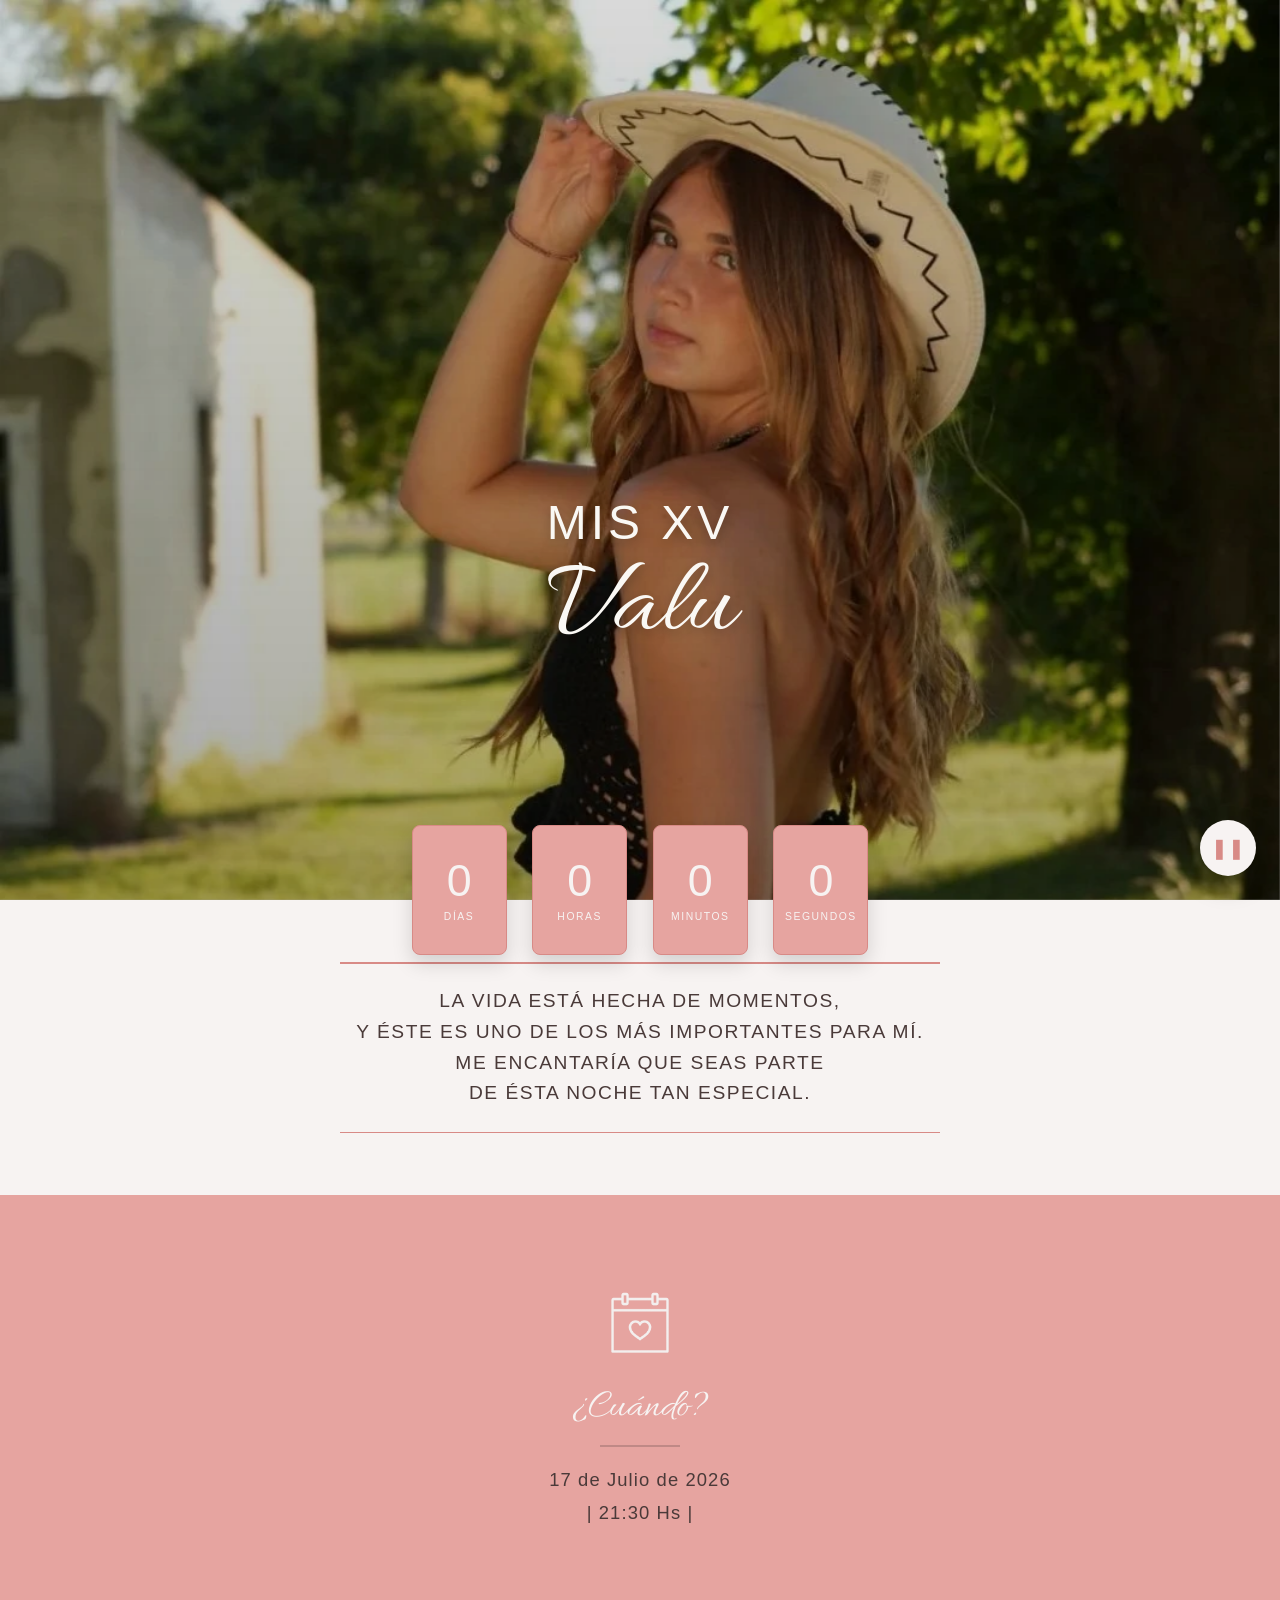
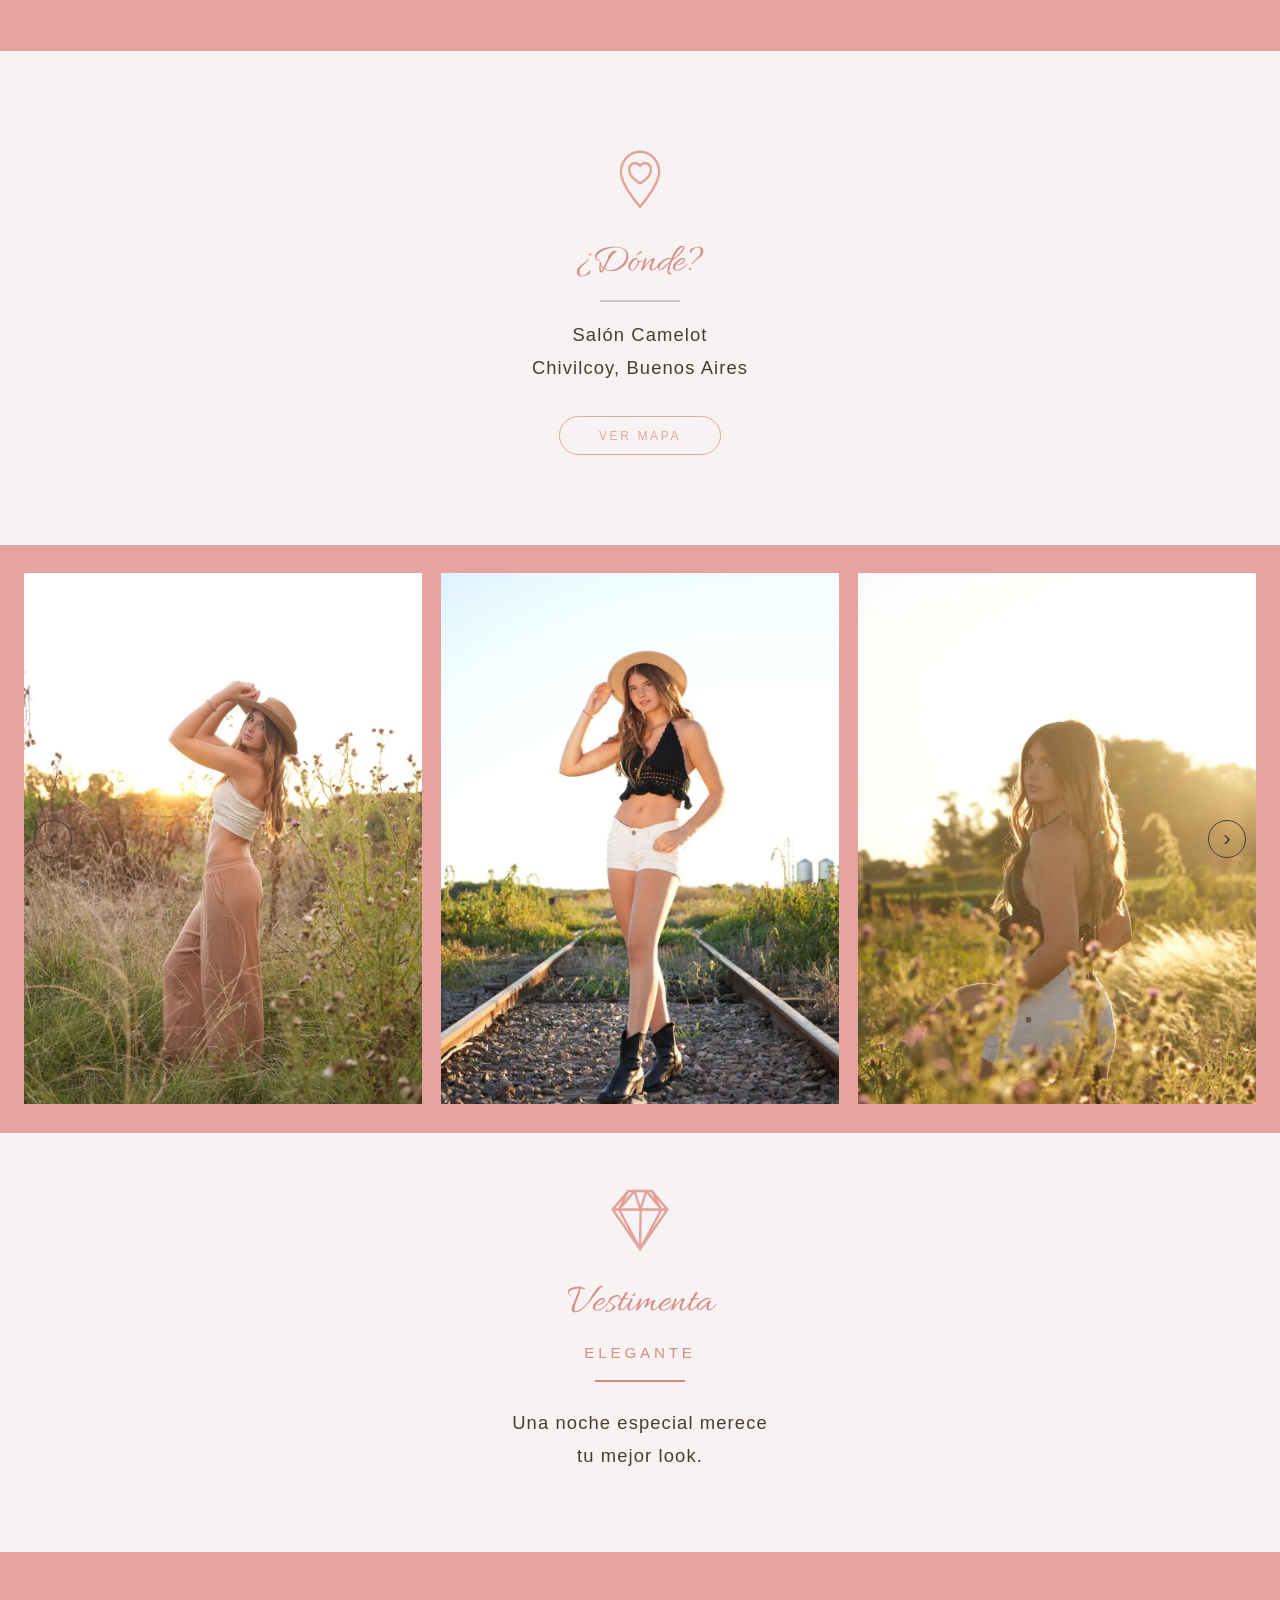
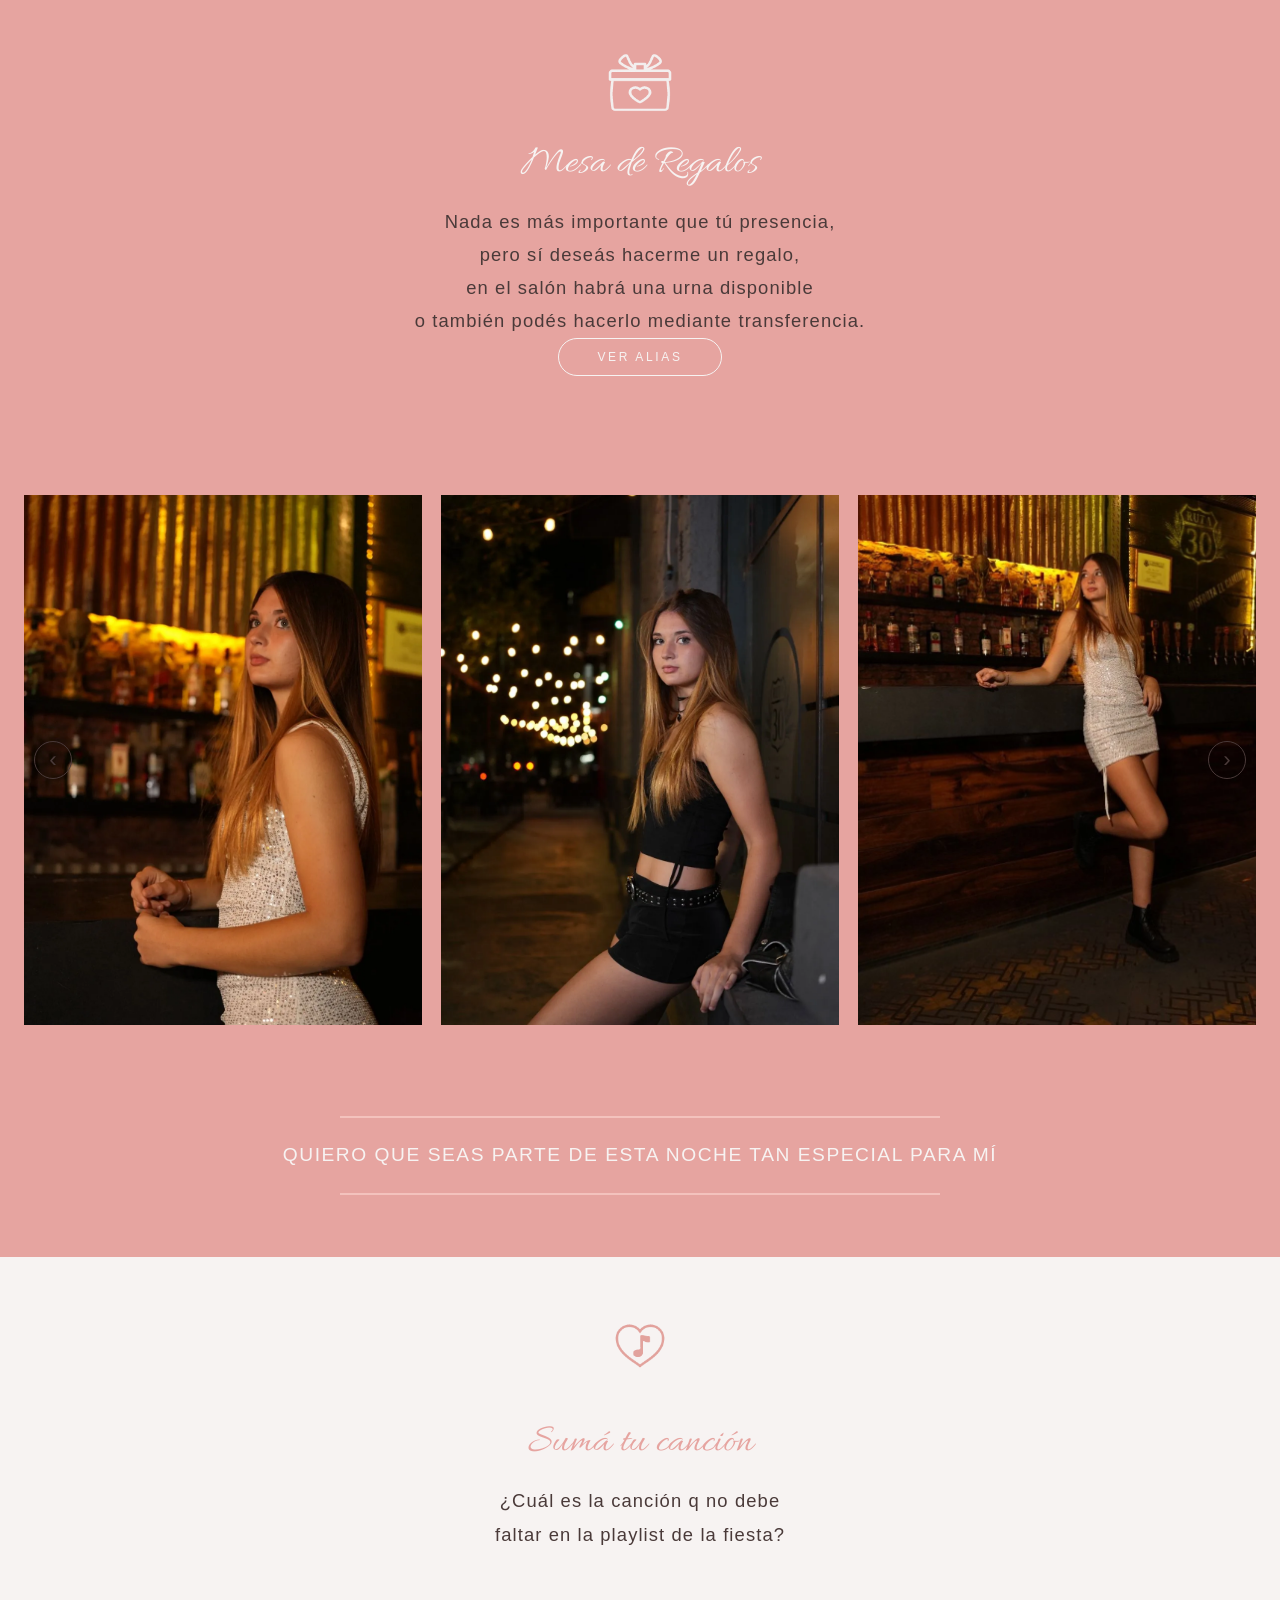
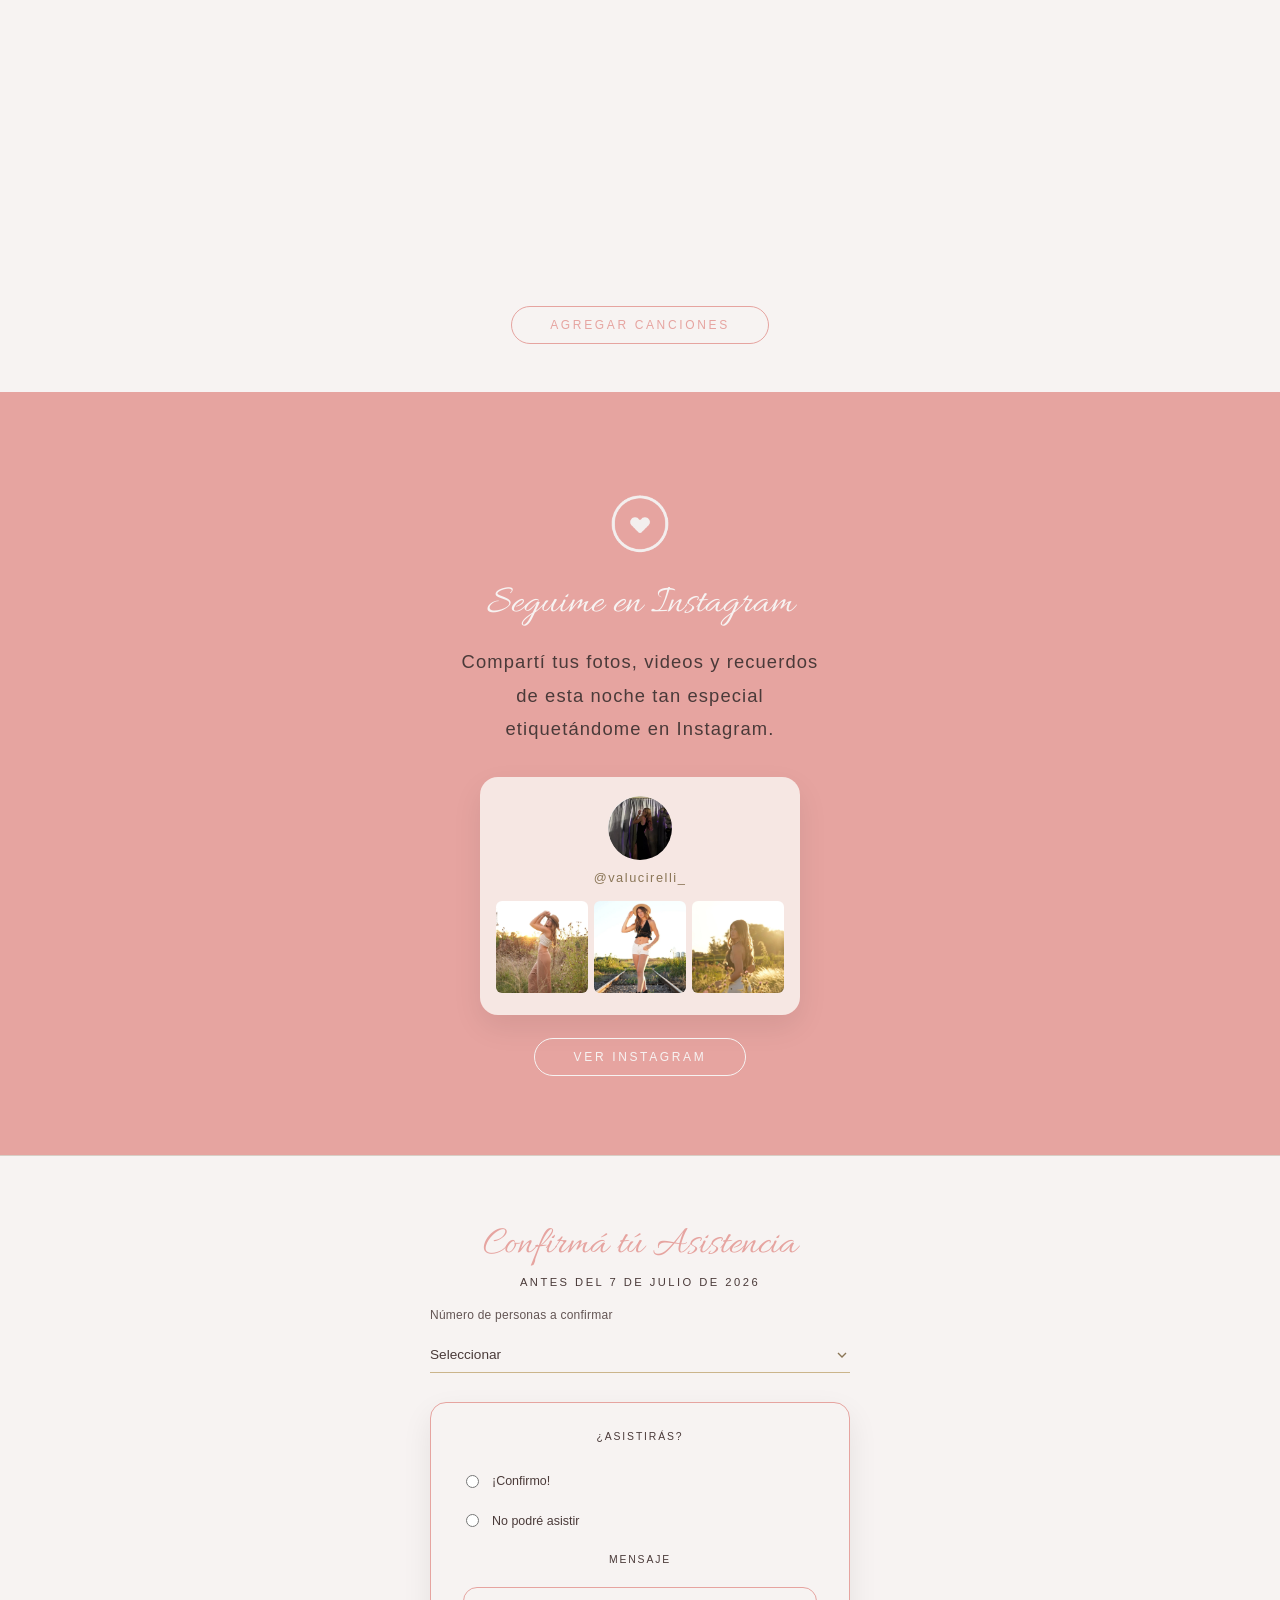
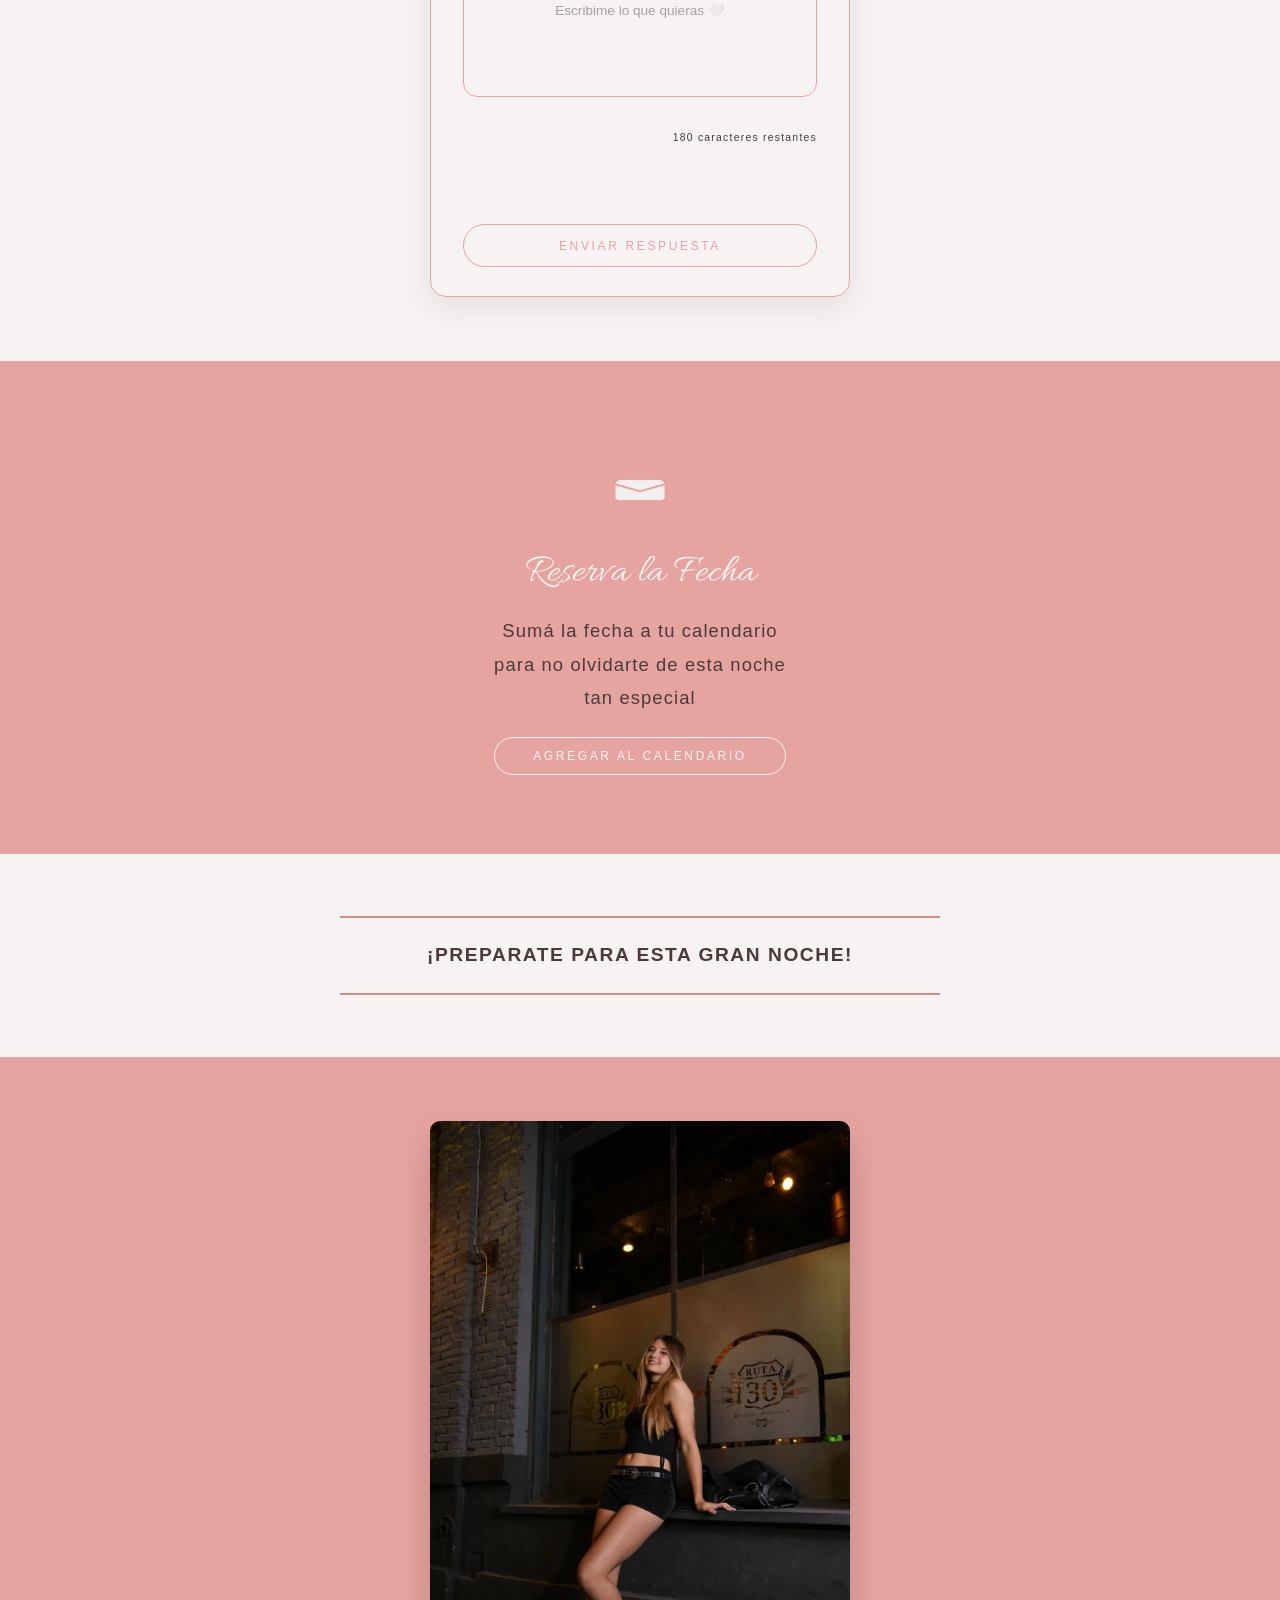
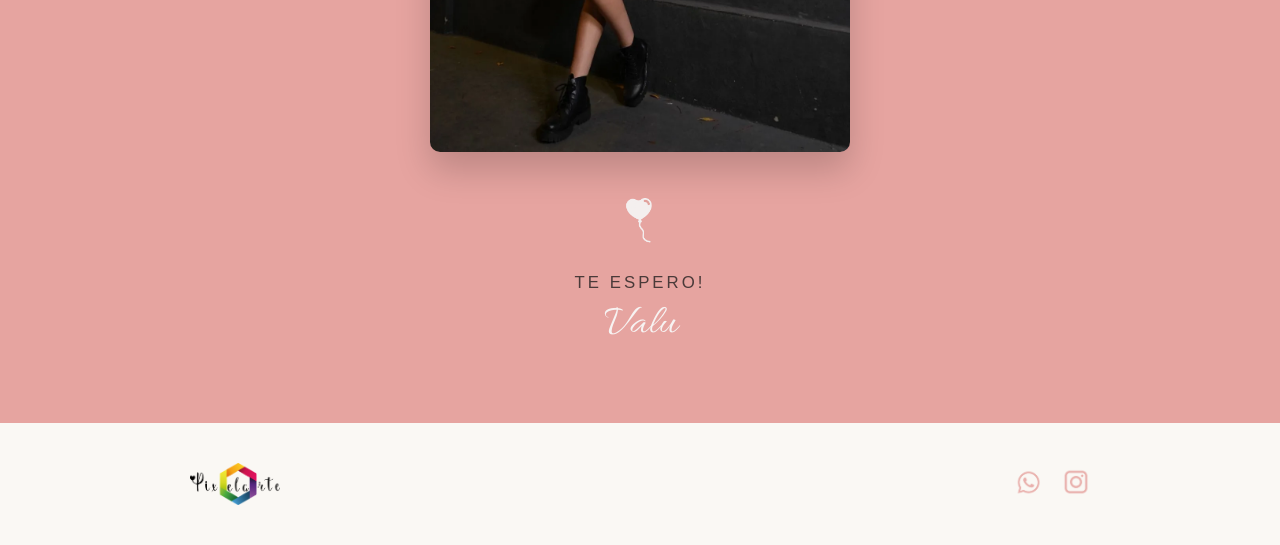
==== commit c0cd8acd: "Update invitacion.html" ====
--- a/invitacion.html
+++ b/invitacion.html
@@ -3,7 +3,7 @@
 <head>
   <meta charset="UTF-8" />
   <meta name="viewport" content="width=device-width, initial-scale=1.0" />
-  <title>Mis 15 Valu</title>
+  <title>Mis XV Valu</title>
 
   <link rel="icon" type="image/png" href="Pixelarte Isologotipo.png">
 
@@ -23,7 +23,7 @@
   <img src="Inicio-Web.webp" class="hero-desktop" alt="Foto de la quinceañera">
   <img src="Inicio Cel.webp" class="hero-mobile" alt="Foto">
   <div class="hero-text">
-    <span class="hero-title">MIS 15</span>
+    <span class="hero-title">MIS XV</span>
     <span class="hero-name">Valu</span>
   </div>
 
@@ -57,8 +57,8 @@
 
   <p class="frase-texto reveal">
 La vida está hecha de momentos, <br> 
-y éste es uno de los más importantes <br>
-para mí. Me encantaría que seas parte <br>
+y éste es uno de los más importantes para mí.<br>
+ Me encantaría que seas parte <br>
 de ésta noche tan especial.
  </p>
 
@@ -196,7 +196,7 @@
 
     <p class="regalo-texto">
       Nada es más importante que tú presencia,<br>
-      pero sí deseás hacerme un regalo<br>
+      pero sí deseás hacerme un regalo,<br>
       en el salón habrá una urna disponible<br>
       o también podés hacerlo mediante transferencia.<br>
     </p>
@@ -217,7 +217,7 @@
       <p class="alias-titulo">Alias</p>
 
       <p class="alias-texto" id="textoAlias">
-        valucirelli.mp
+        valucirellimp
       </p>
 
       <button class="copiar-alias" onclick="copiarAlias()">
@@ -369,7 +369,7 @@
 
 <section class="asistencia-section reveal">
   <p class="asistencia-titulo">Confirmá tú Asistencia</p>
-  <p class="asistencia-fecha">Antes del 2 de Julio de 2026</p>
+  <p class="asistencia-fecha">Antes del 7 de Julio de 2026</p>
 
   <!-- CANTIDAD (AFUERA DEL CUADRO) -->
 <div class="cantidad-wrapper">
@@ -505,7 +505,7 @@
   <div class="linea reveal"></div>
 
   <p class="frase-texto reveal">
-    PREPARATE PARA ÉSTA GRAN <strong>¡NOCHE!</strong>
+    <strong>¡PREPARATE PARA ESTA GRAN NOCHE!</strong>
   </p>
 
   <div class="linea reveal"></div>
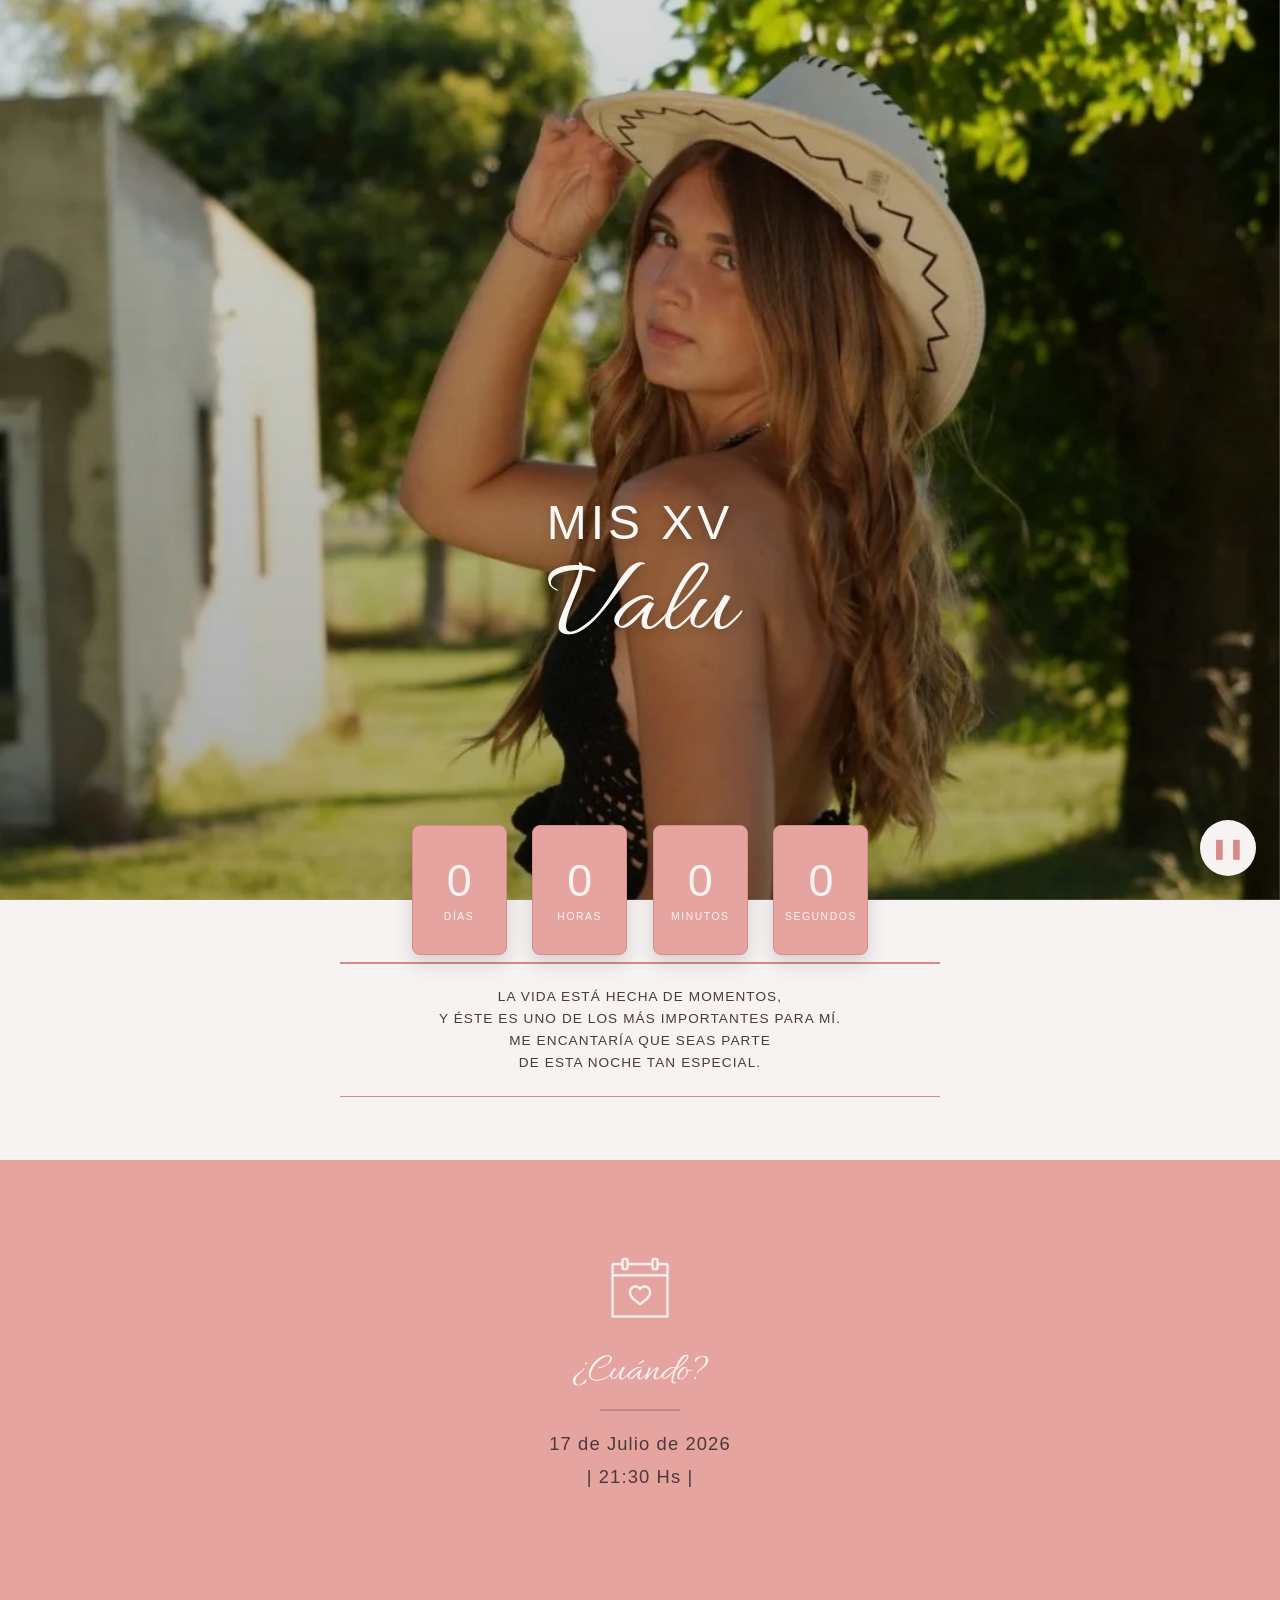
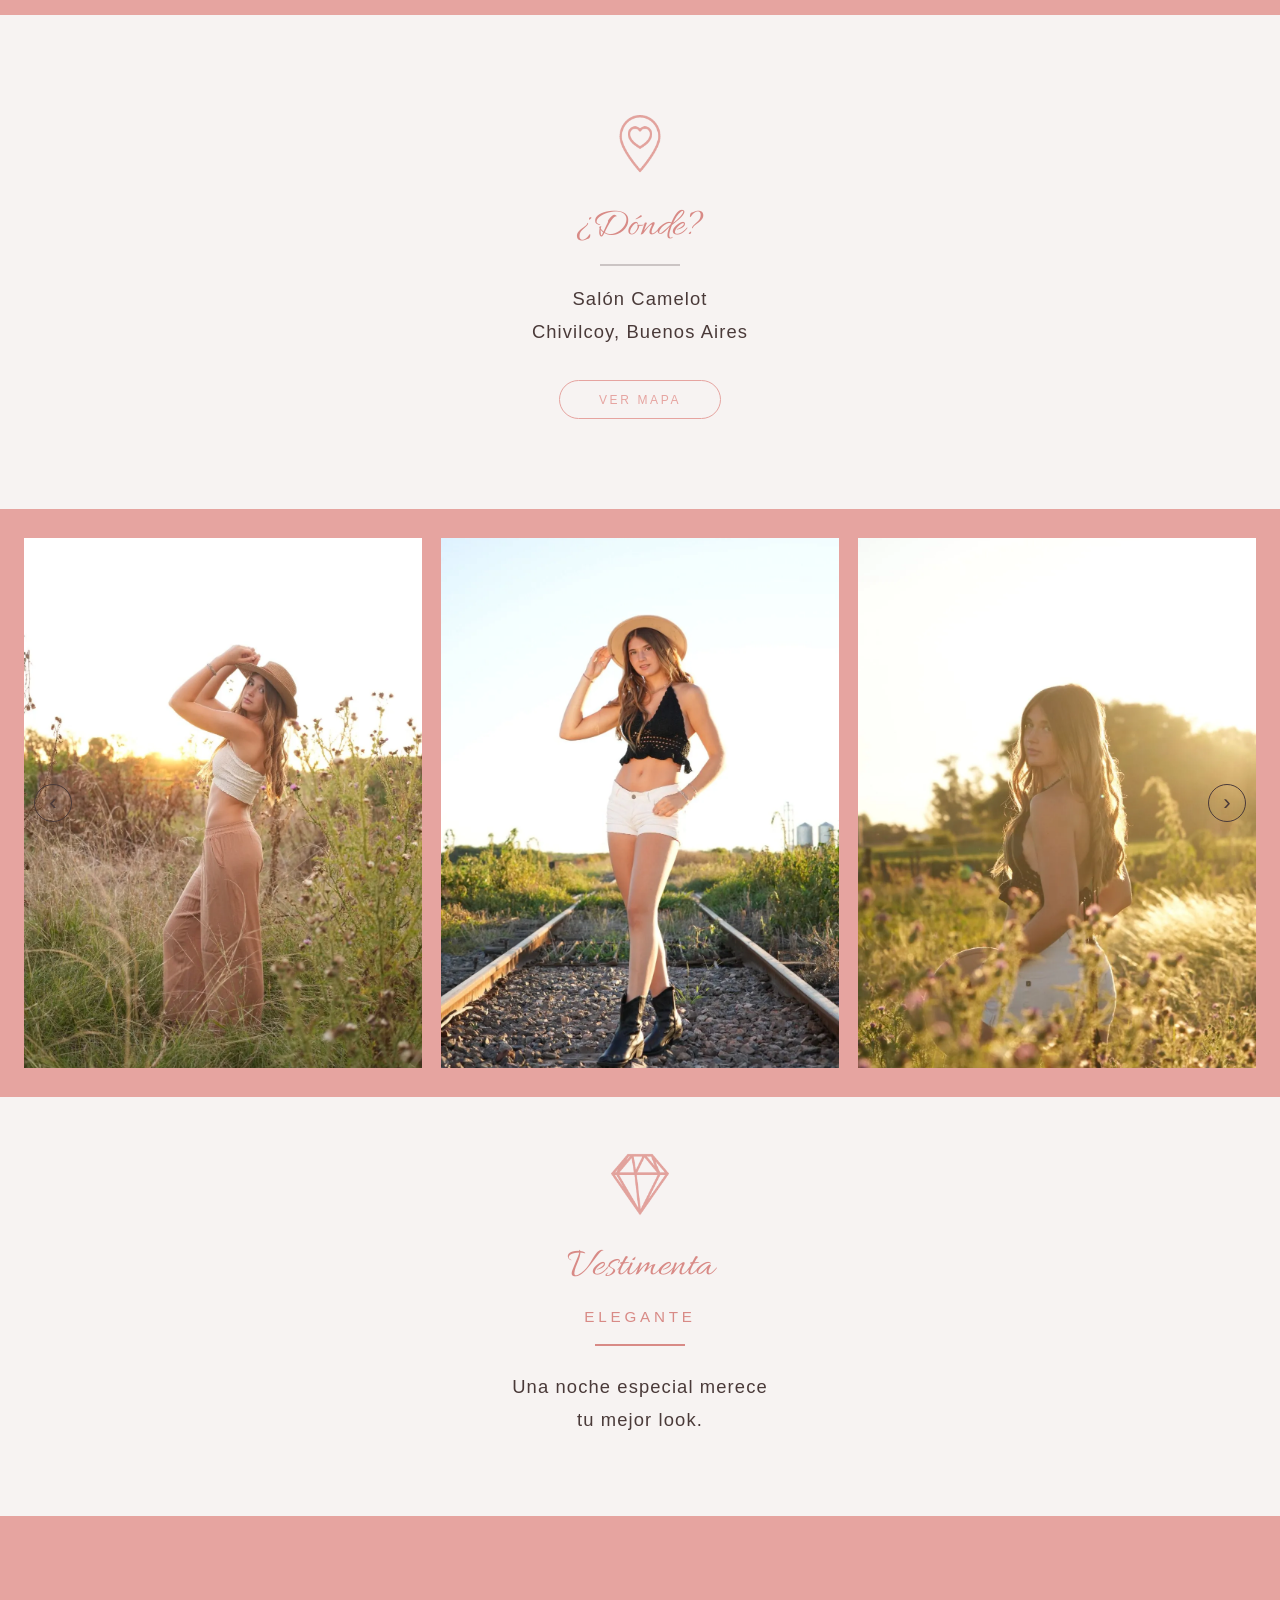
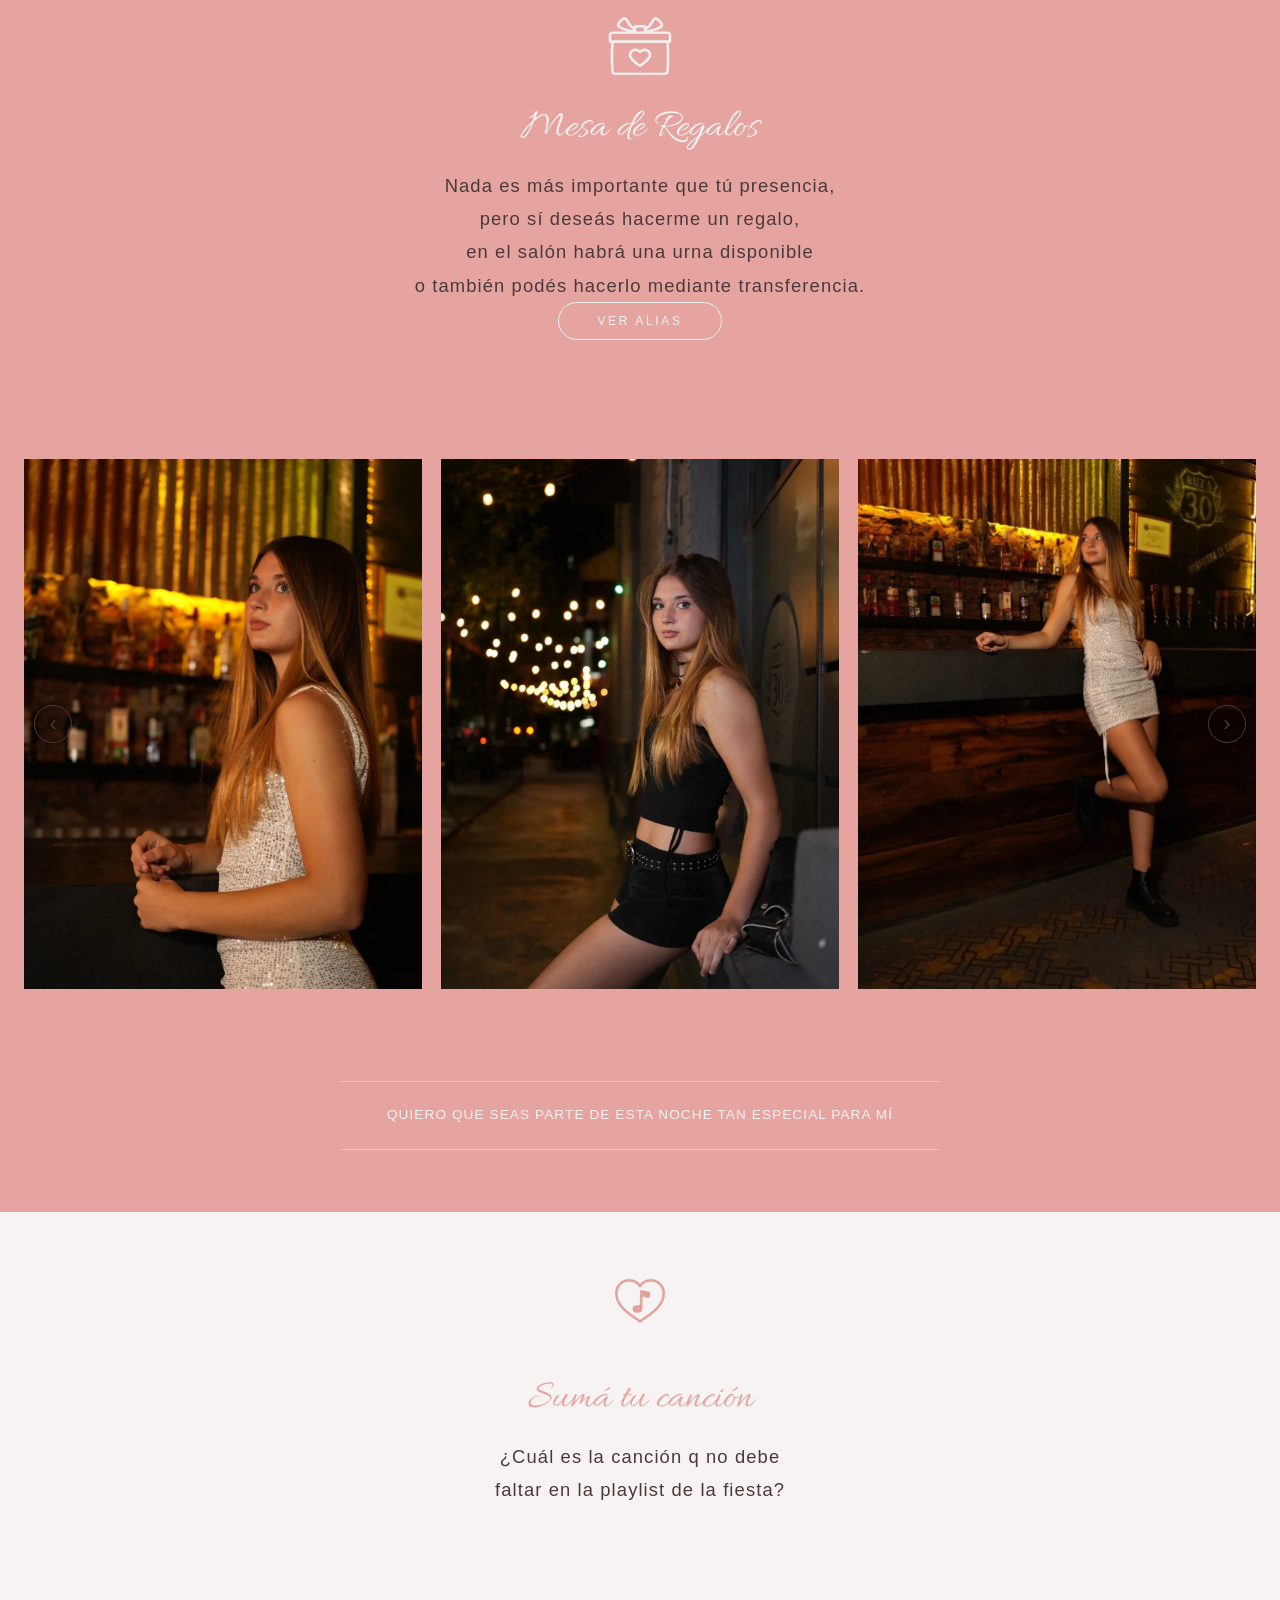
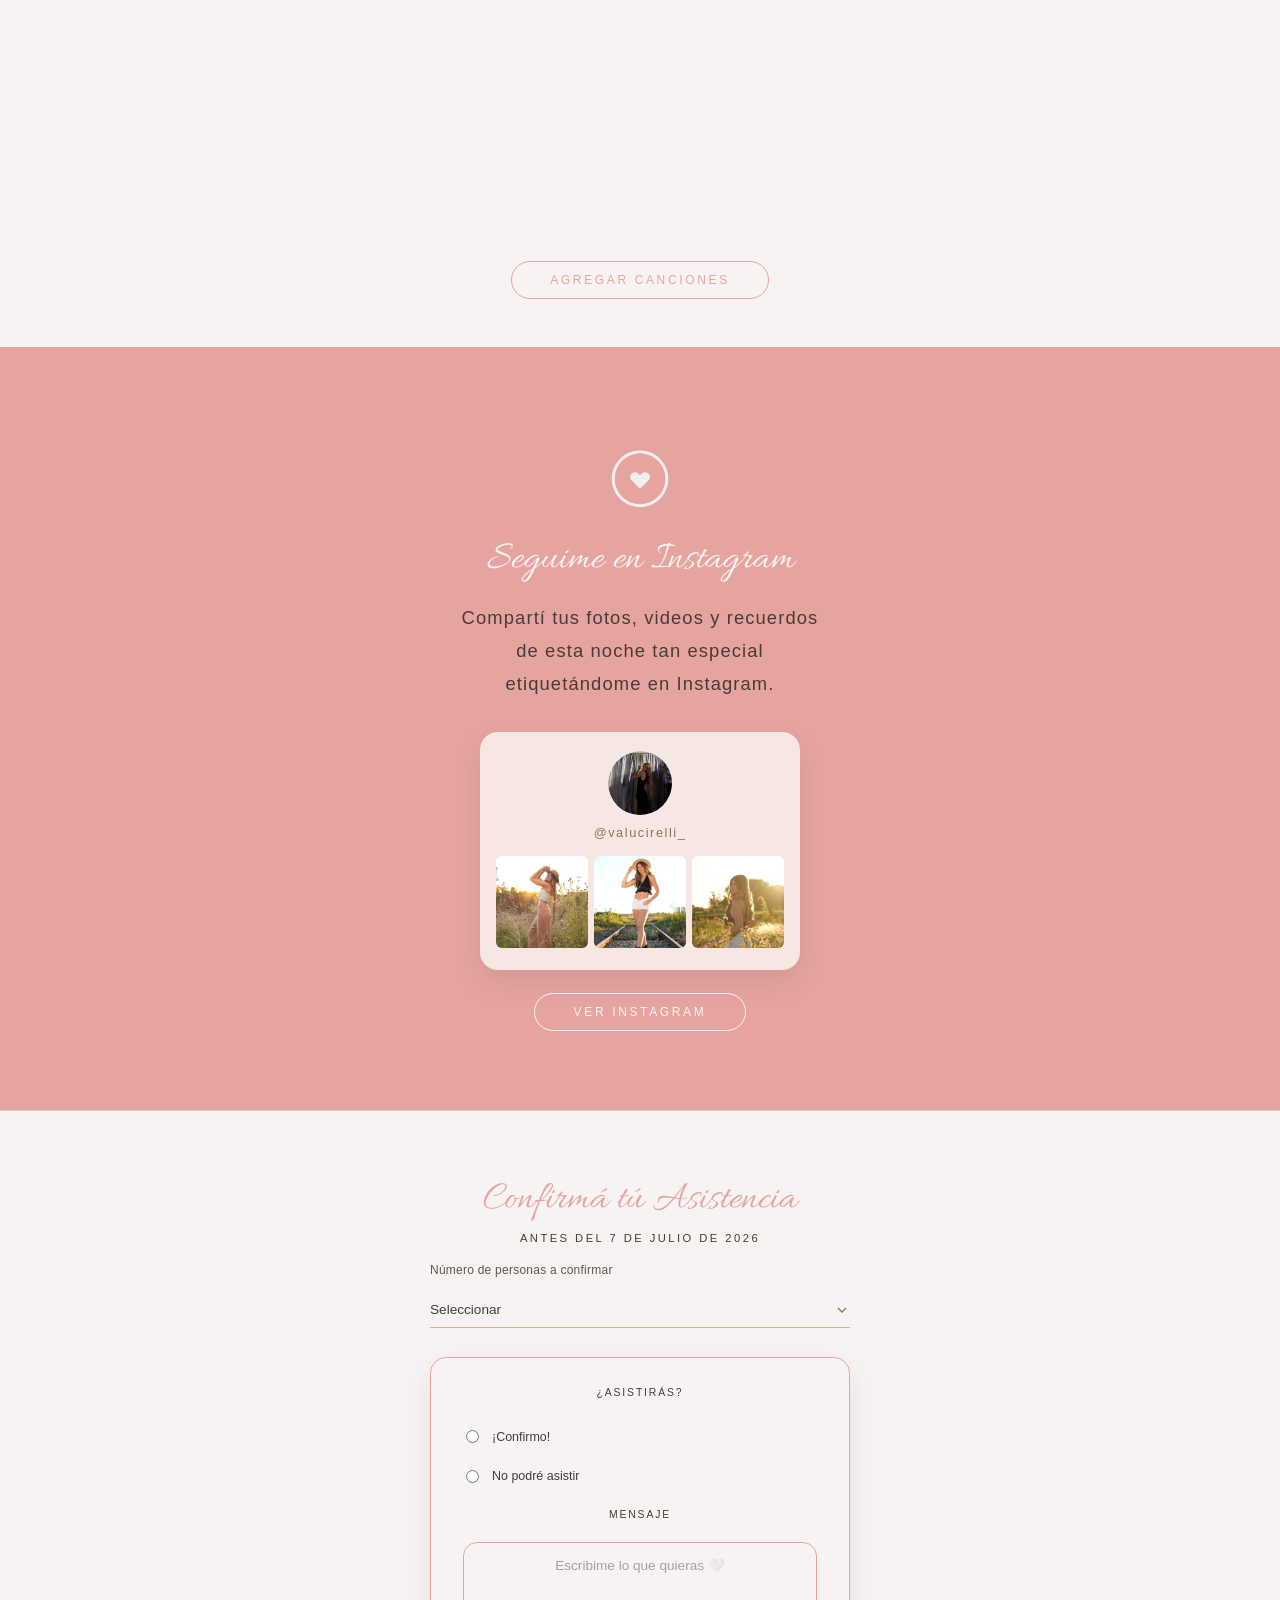
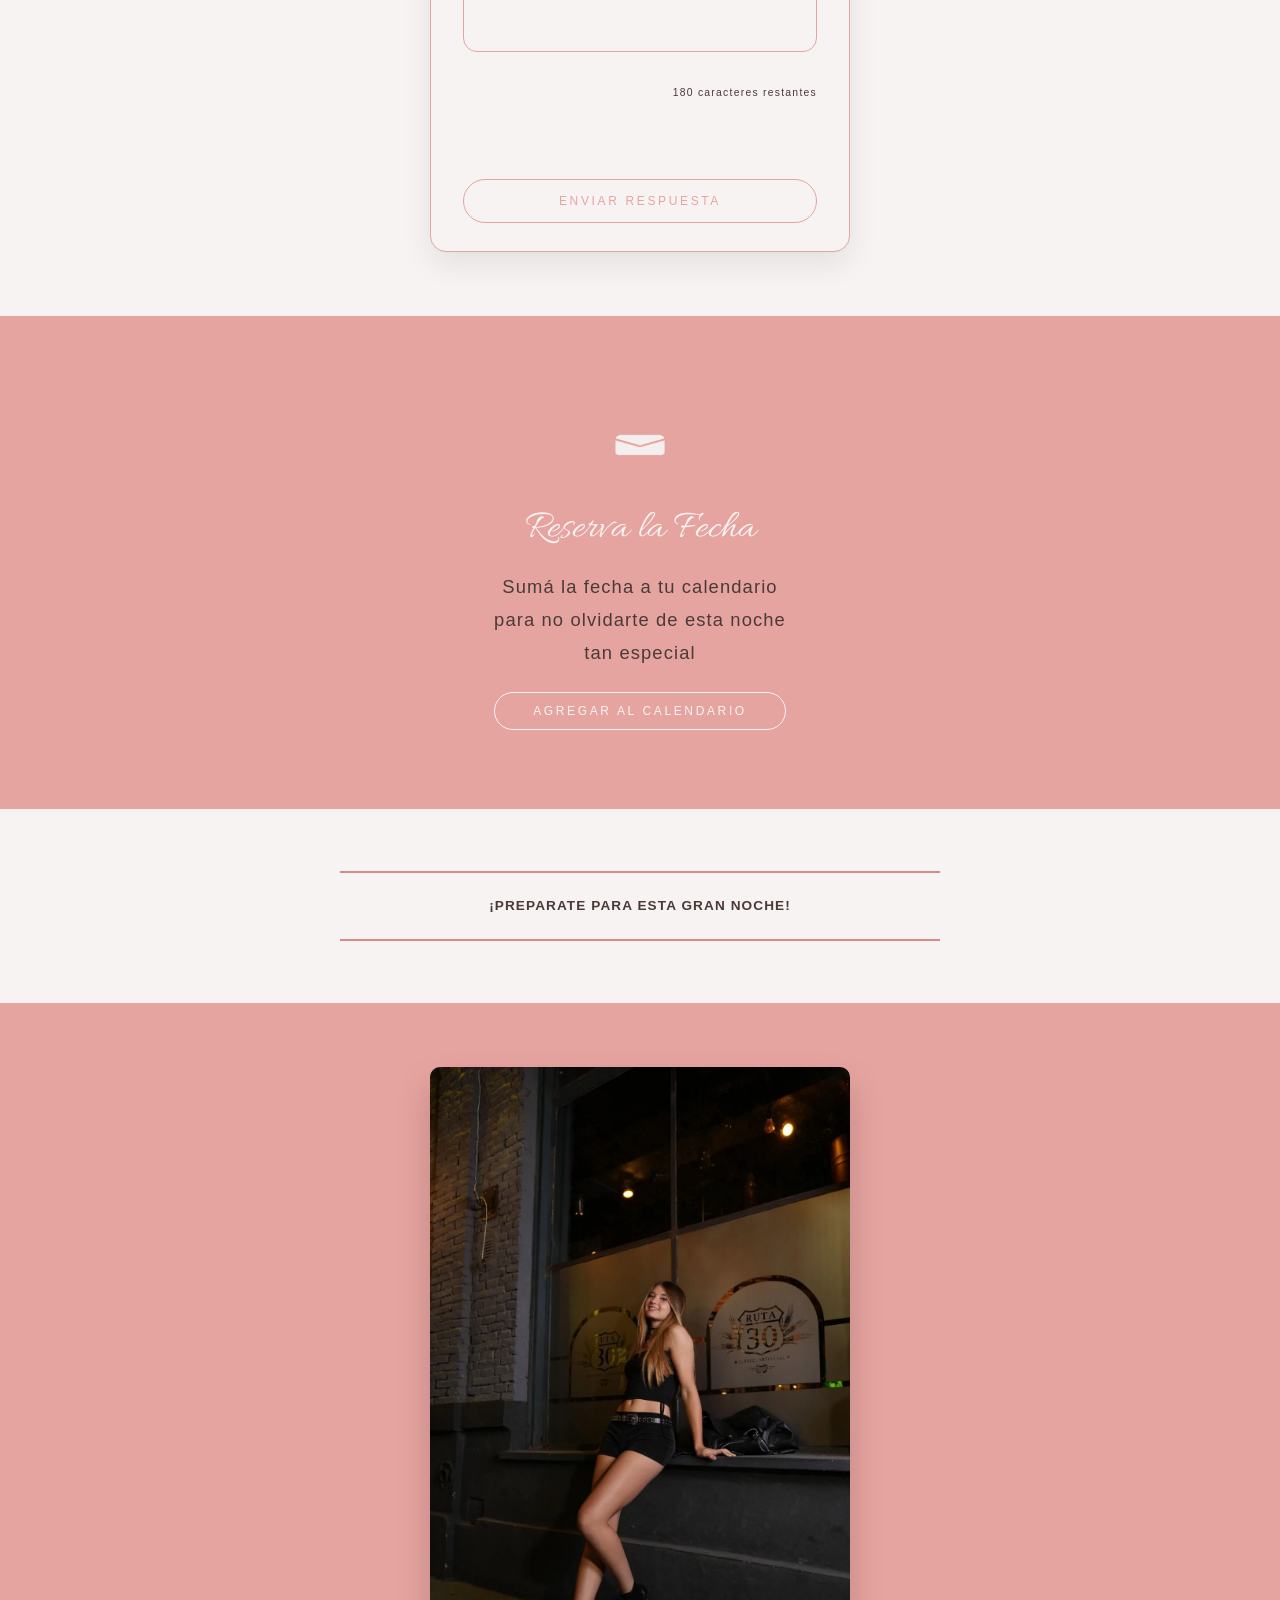
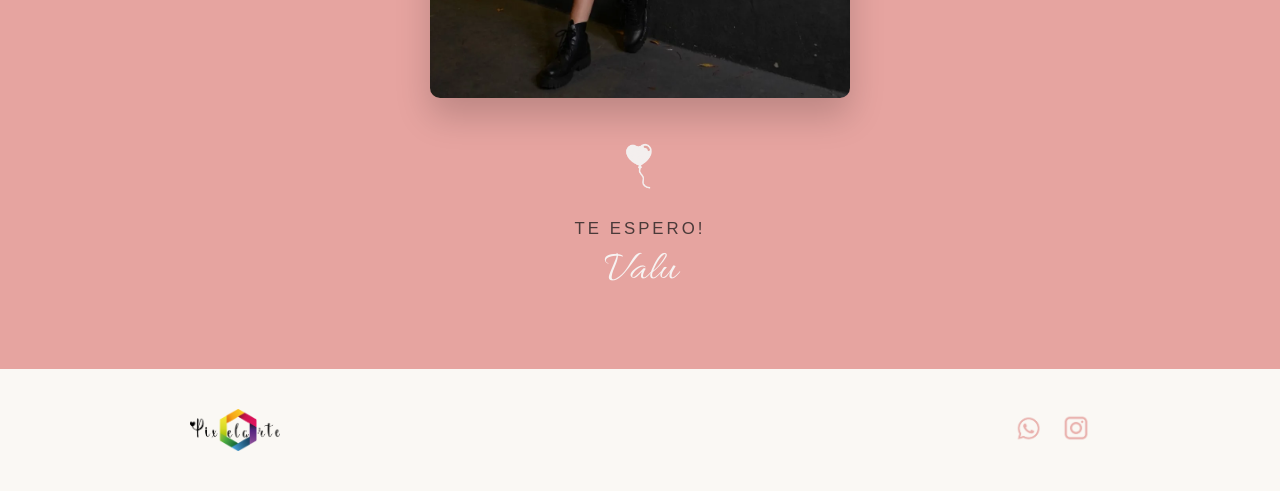
==== commit 38b5d3a7: "Update invitacion.html" ====
--- a/invitacion.html
+++ b/invitacion.html
@@ -59,7 +59,7 @@
 La vida está hecha de momentos, <br> 
 y éste es uno de los más importantes para mí.<br>
  Me encantaría que seas parte <br>
-de ésta noche tan especial.
+de esta noche tan especial.
  </p>
 
   <div class="linea reveal"></div>
--- a/inv.css
+++ b/inv.css
@@ -503,7 +503,7 @@
 }
 .frase-texto {
   font-family: 'Barlow', sans-serif;
-  font-size: 1.2rem;      /* ⬅️ más grande */
+  font-size: 0.85rem;      /* ⬅️ más grande */
   letter-spacing: 0.08em;
   line-height: 1.6;
   text-transform: uppercase;
@@ -515,7 +515,7 @@
 
 .frase-texto-oscura {
   font-family: 'Barlow', sans-serif;
-  font-size: 1.2rem;      /* ⬅️ más grande */
+  font-size: 0.85rem;      /* ⬅️ más grande */
   letter-spacing: 0.08em;
   line-height: 1.6;
   text-transform: uppercase;
@@ -1865,4 +1865,4 @@
 .copiar-alias:hover{
   background-color: #D88A86;
   color: #F7F3F2;
-} +} 
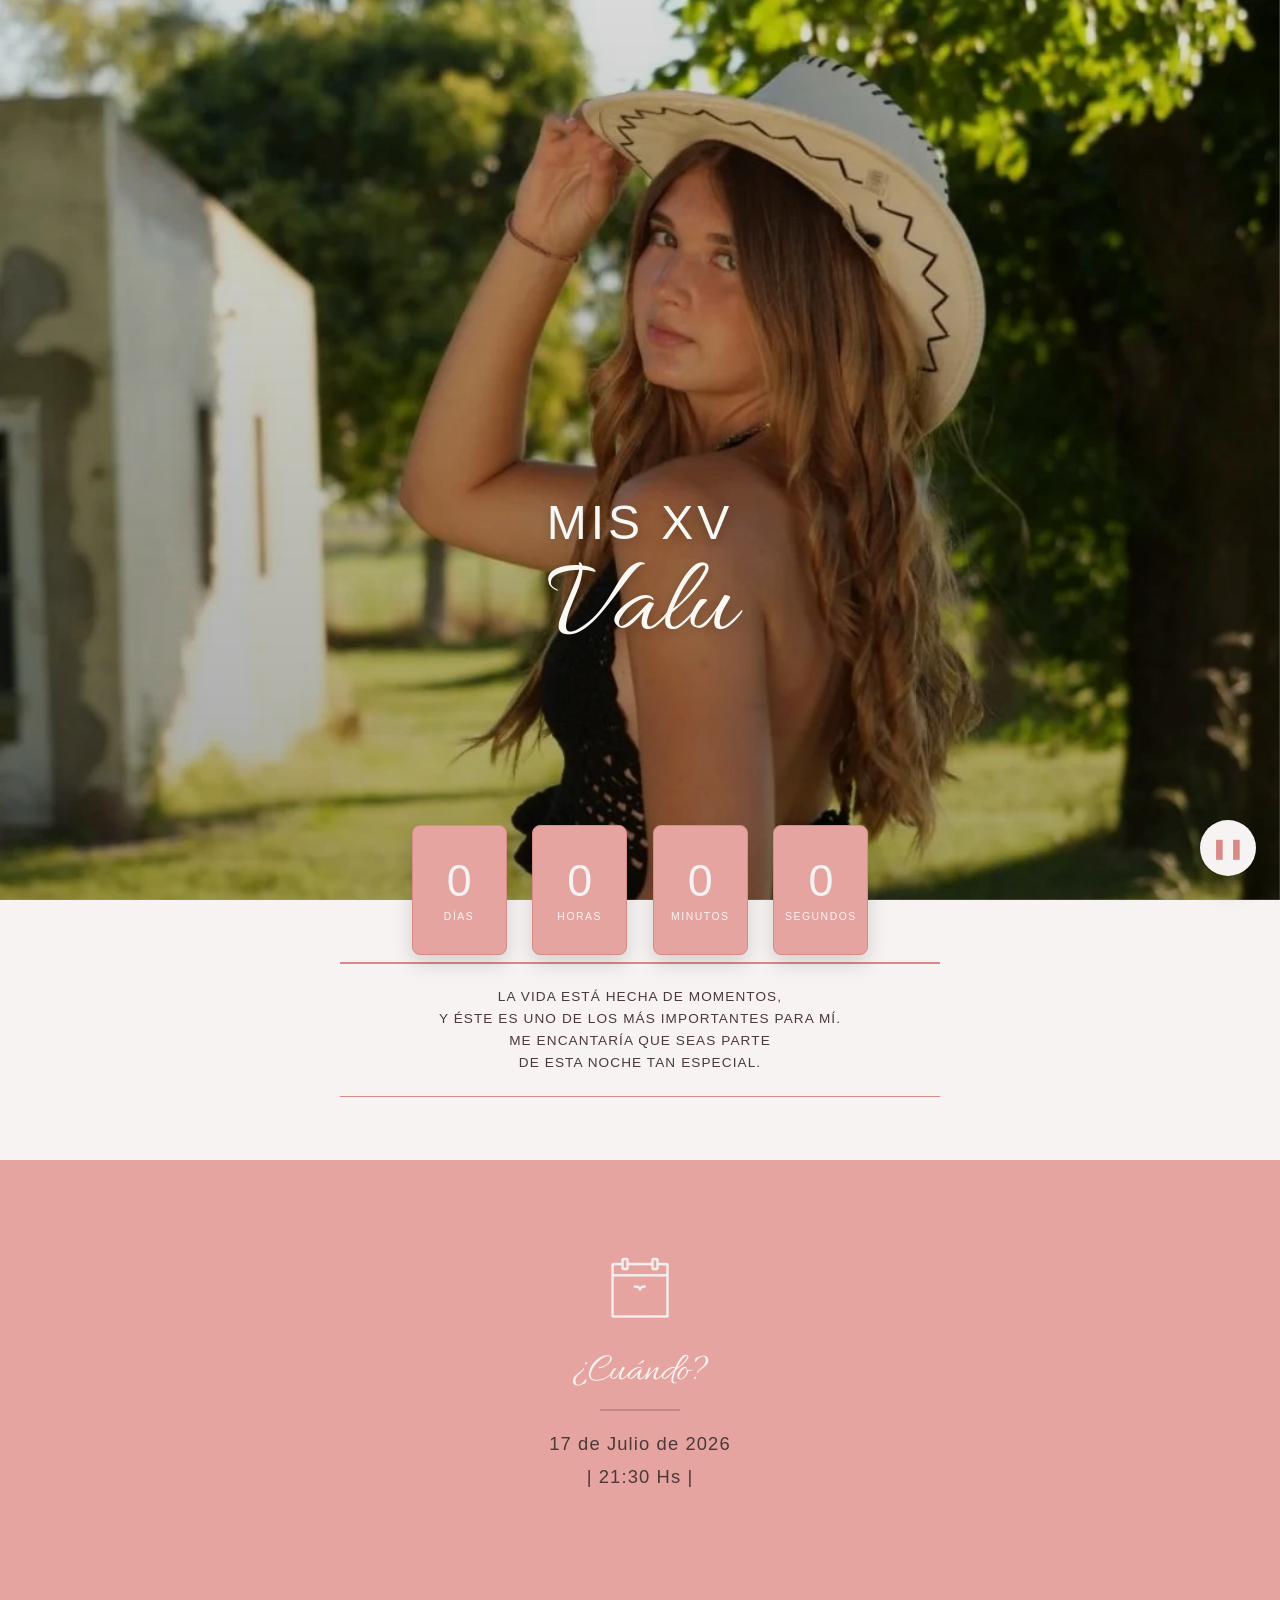
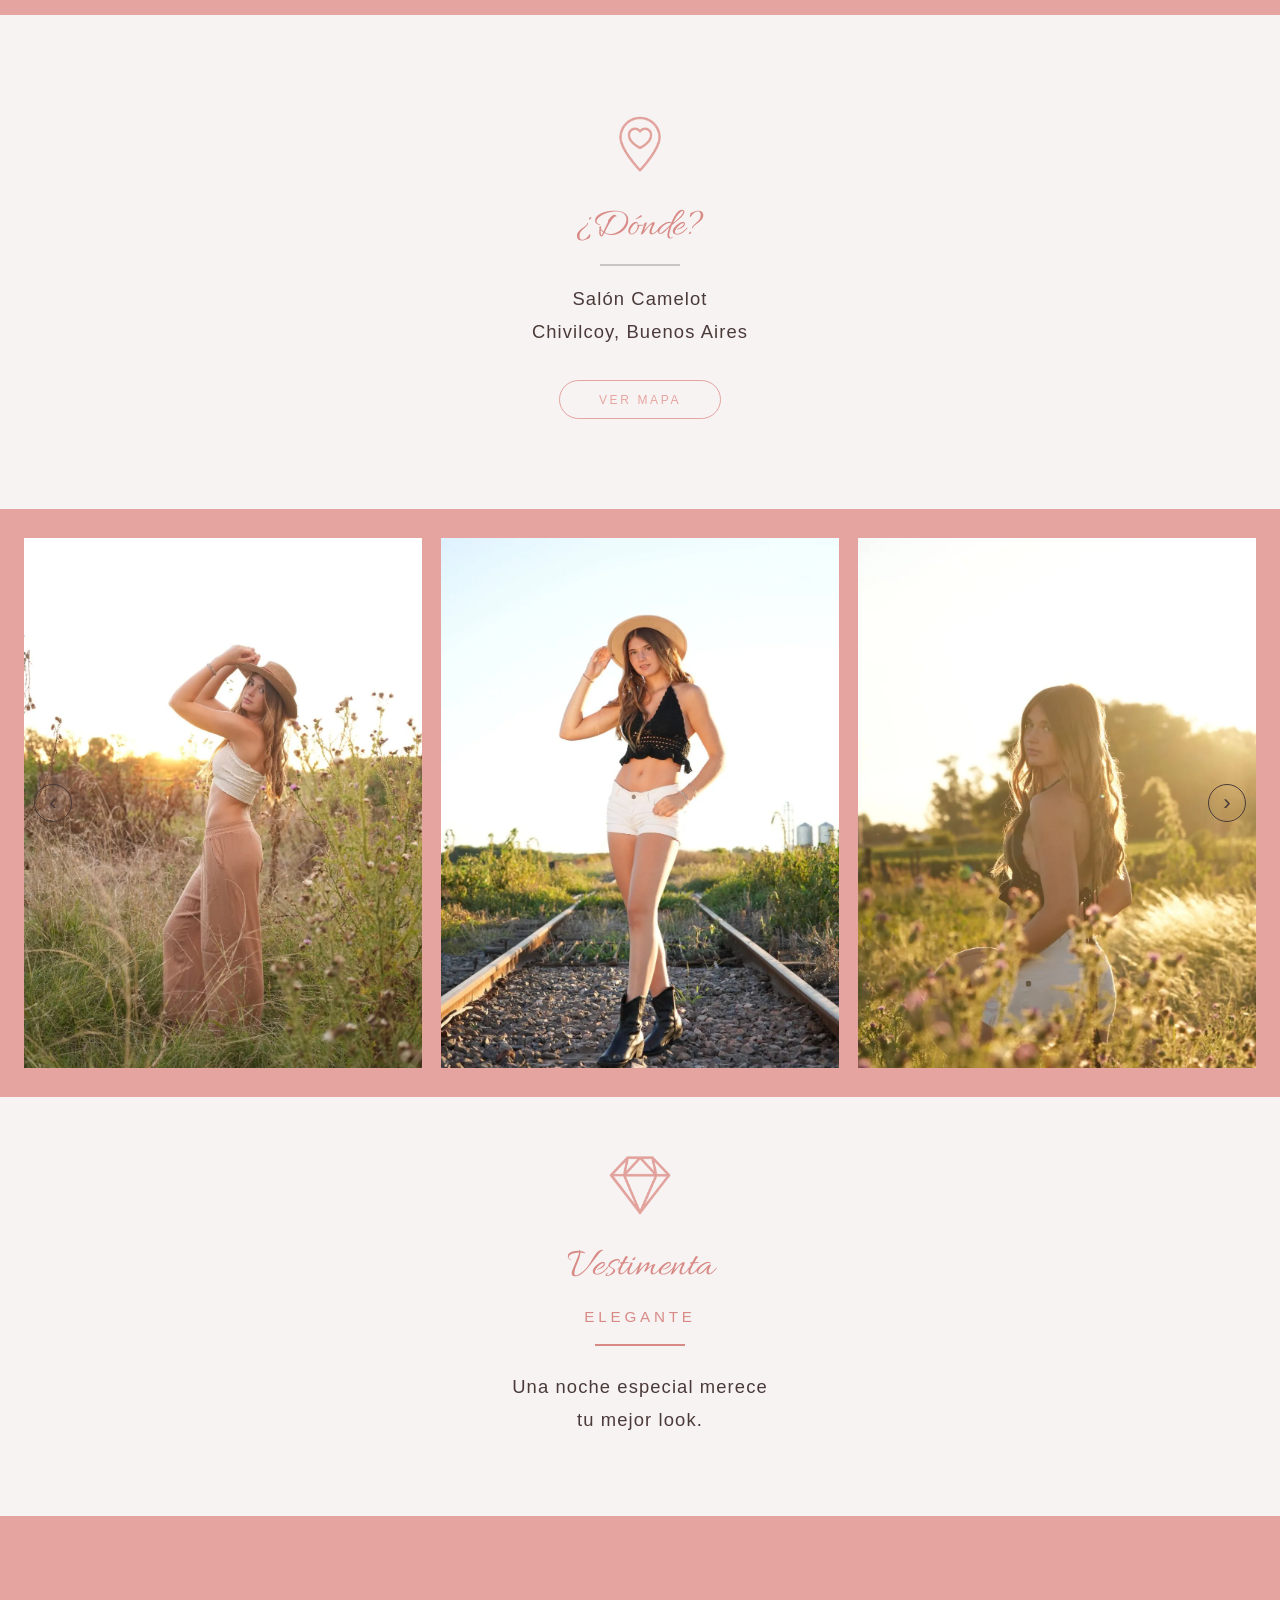
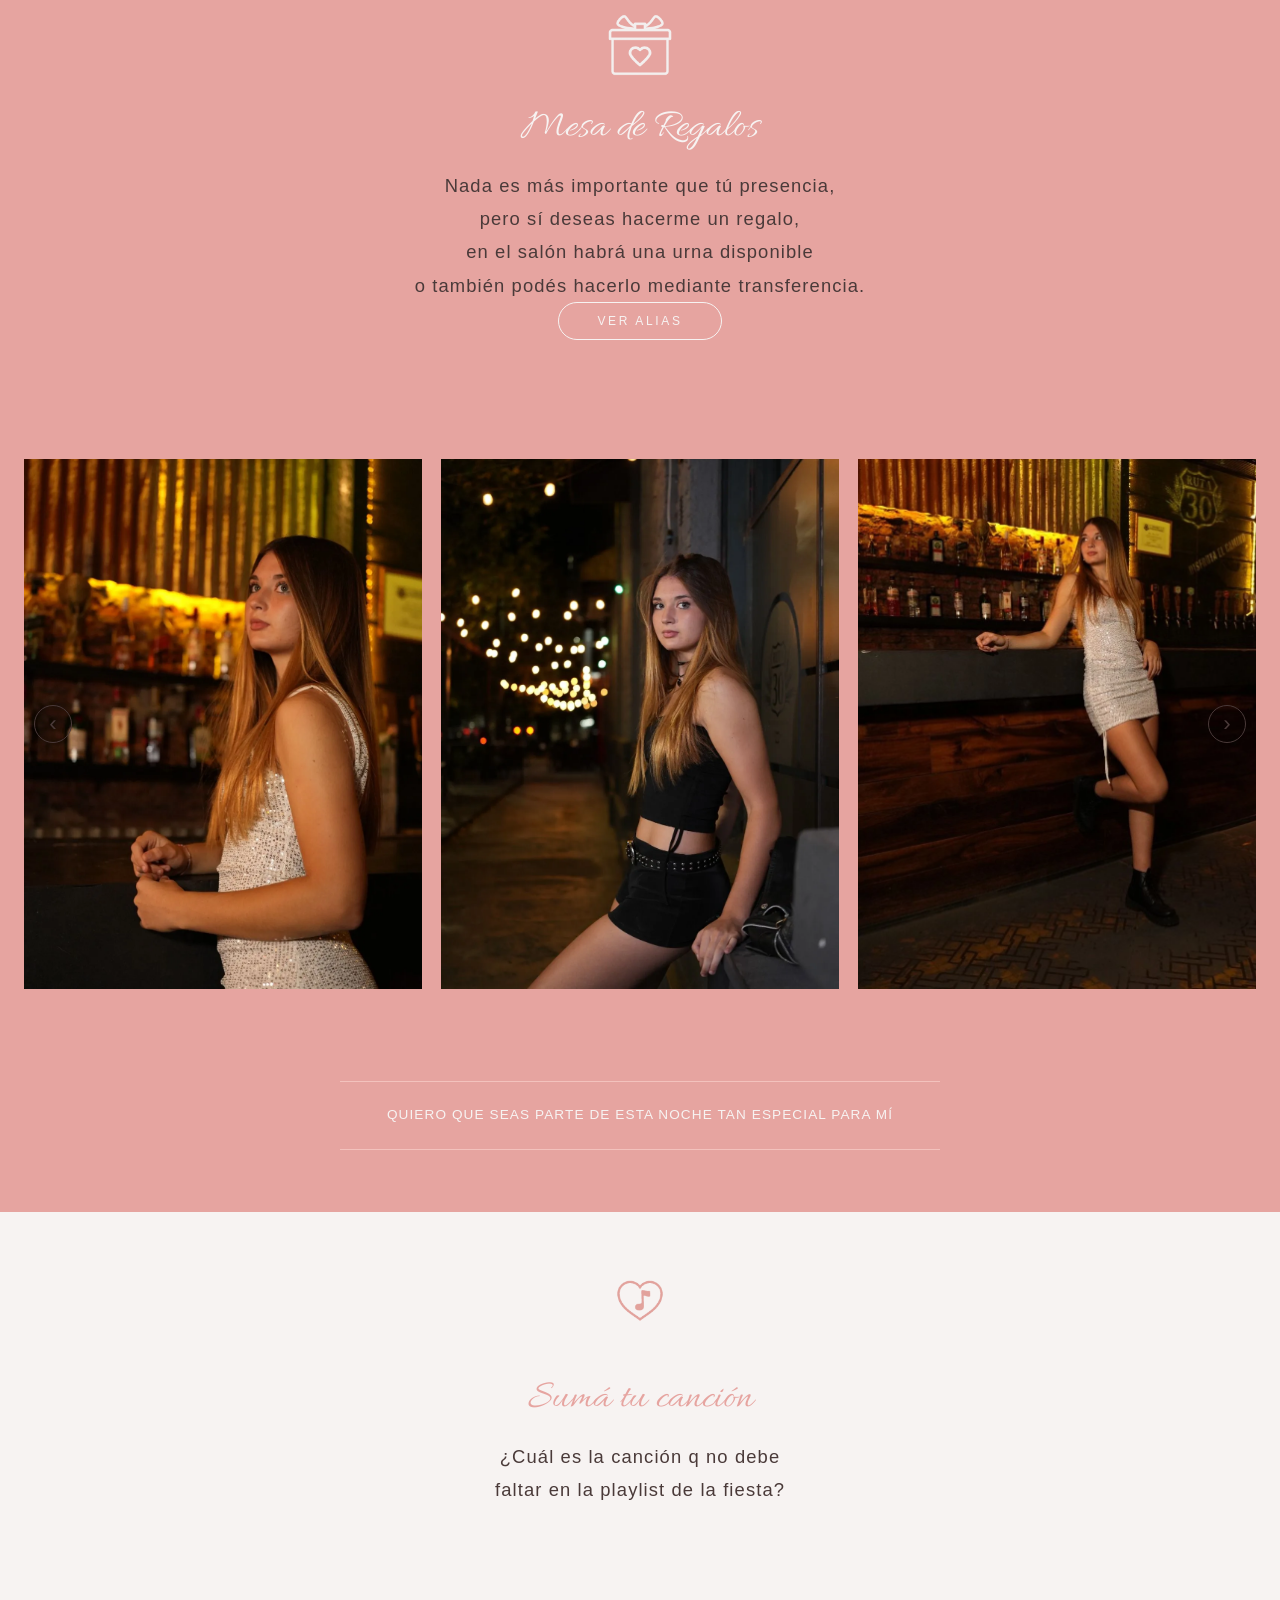
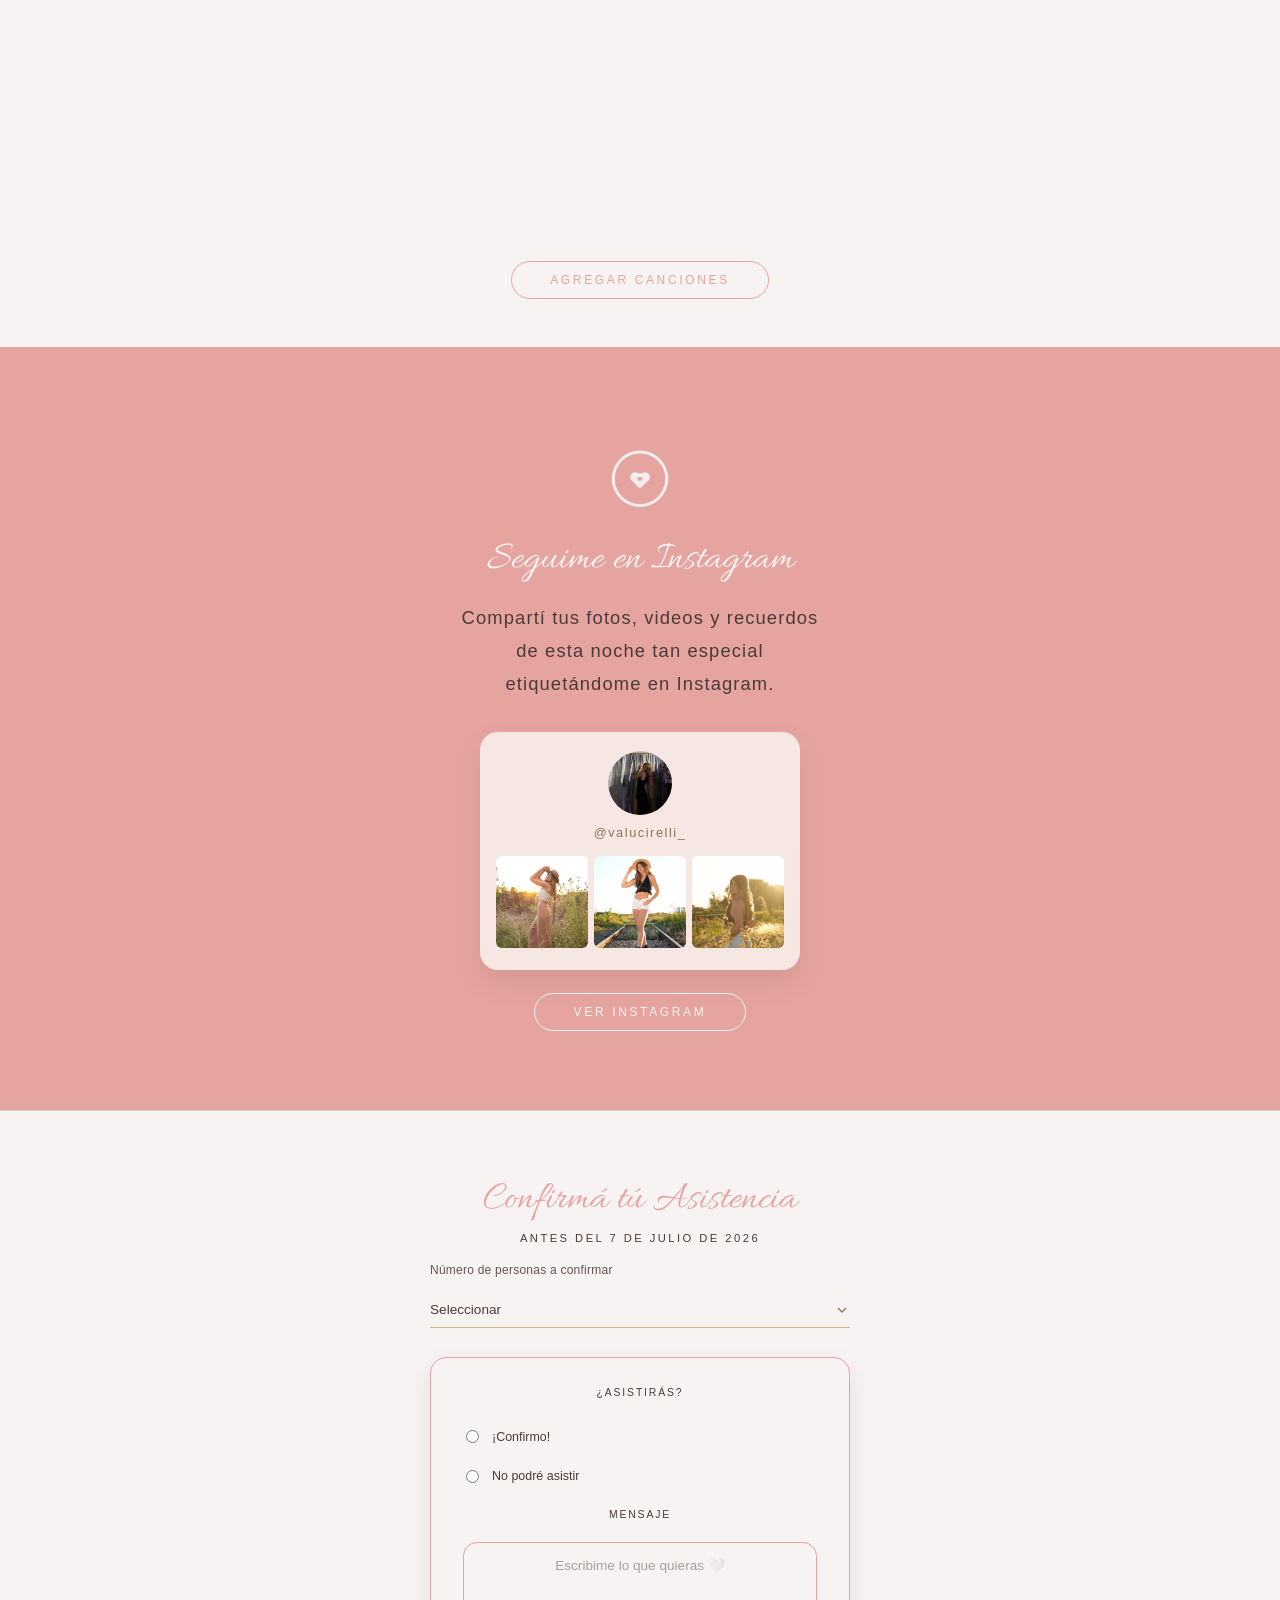
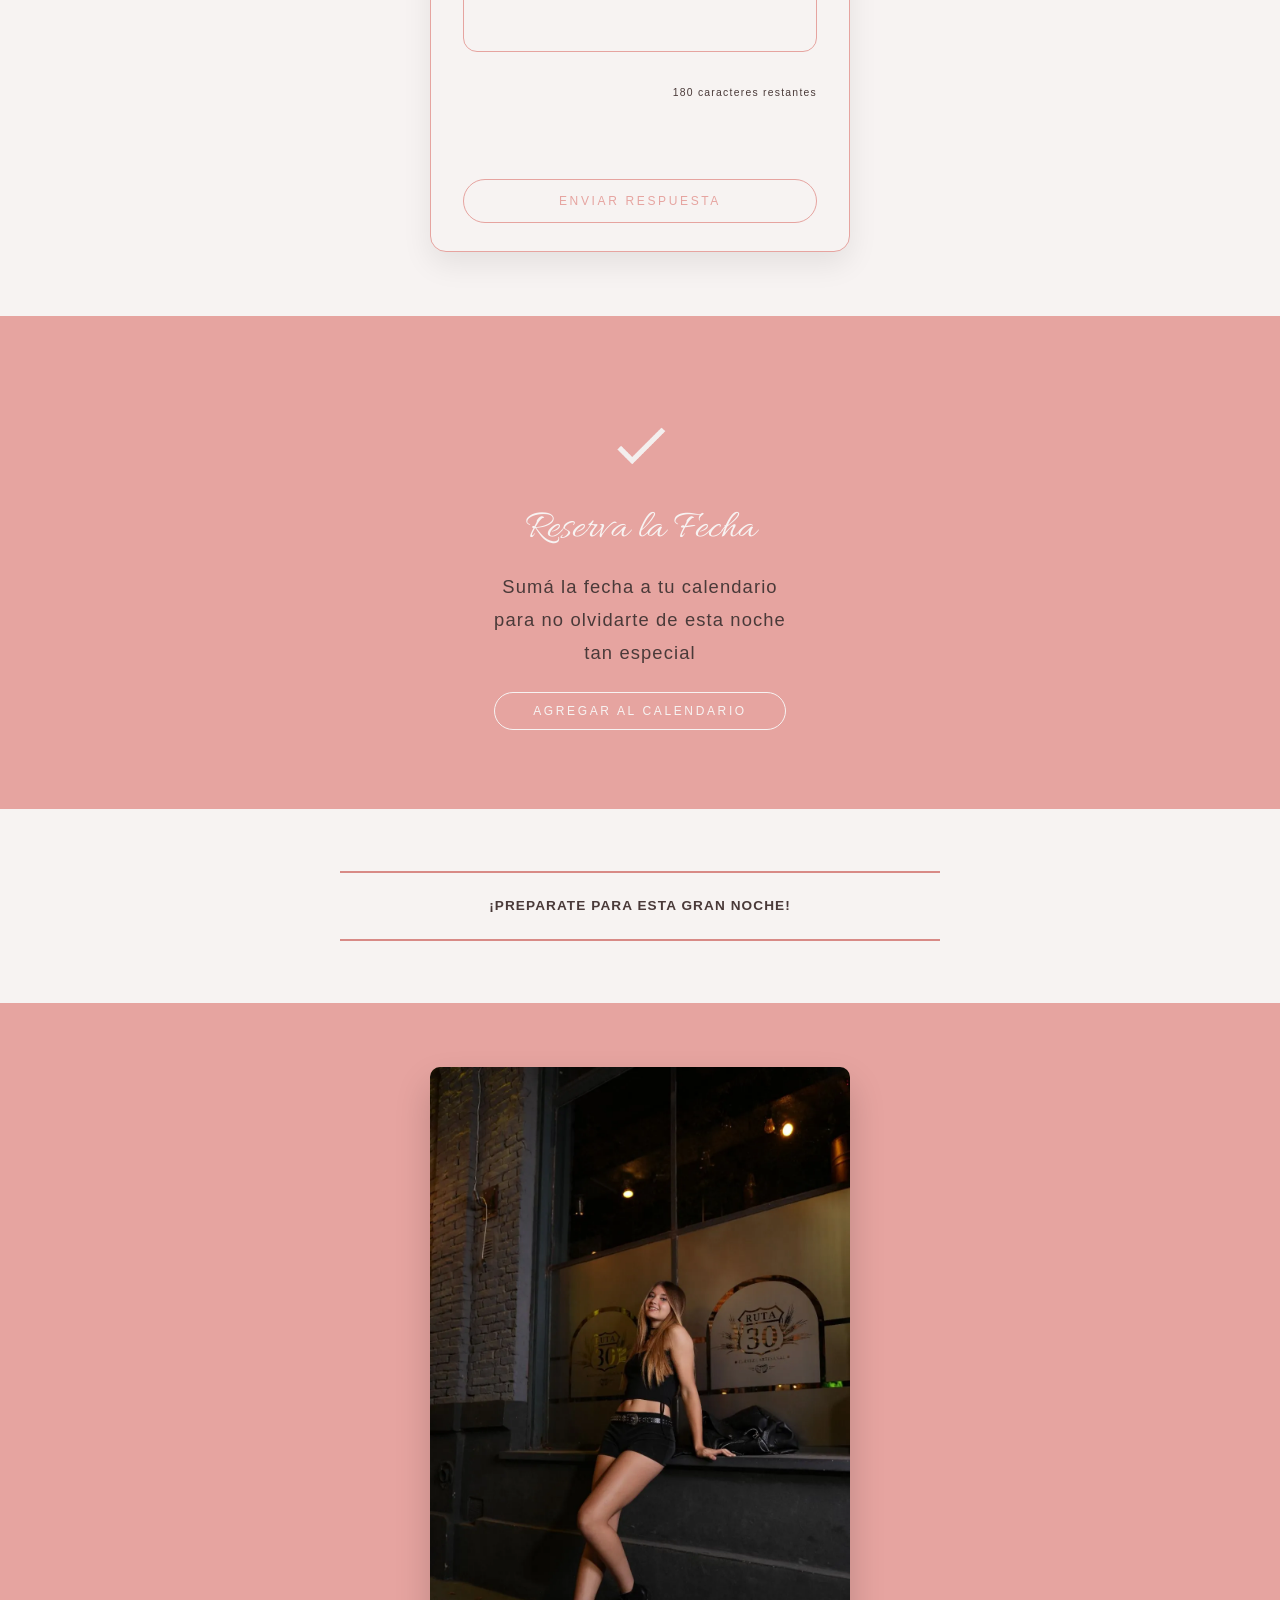
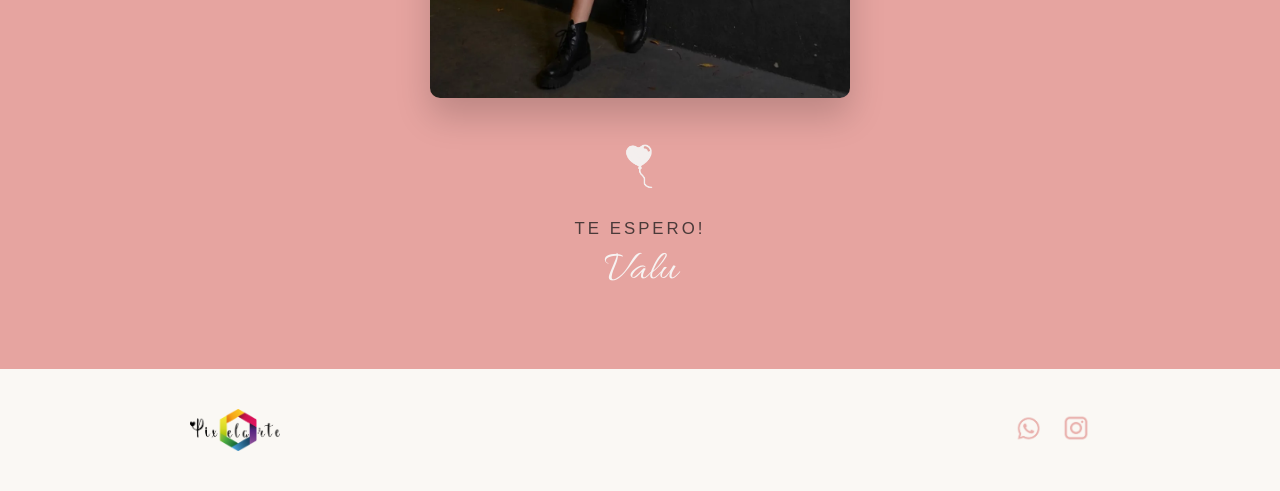
==== commit 86b4b9a9: "Update invitacion.html" ====
--- a/invitacion.html
+++ b/invitacion.html
@@ -196,7 +196,7 @@
 
     <p class="regalo-texto">
       Nada es más importante que tú presencia,<br>
-      pero sí deseás hacerme un regalo,<br>
+      pero sí deseas hacerme un regalo,<br>
       en el salón habrá una urna disponible<br>
       o también podés hacerlo mediante transferencia.<br>
     </p>
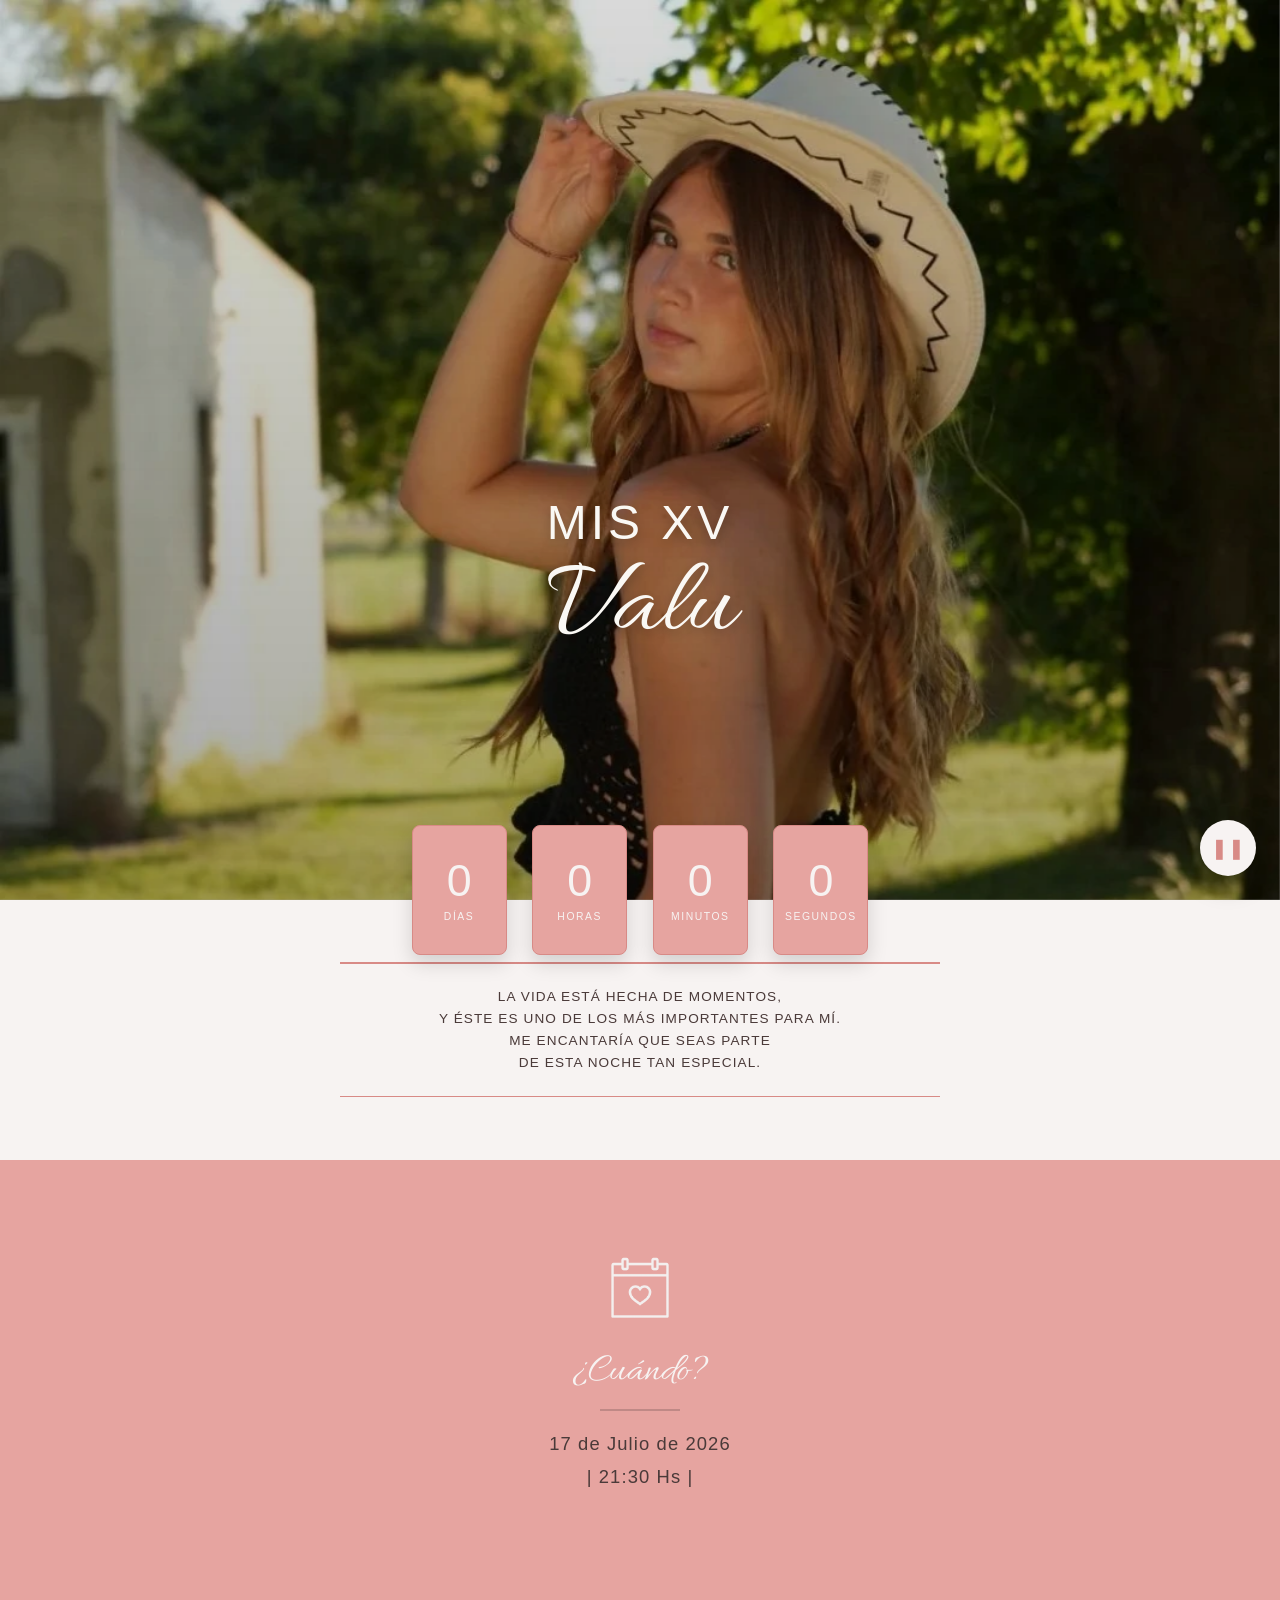
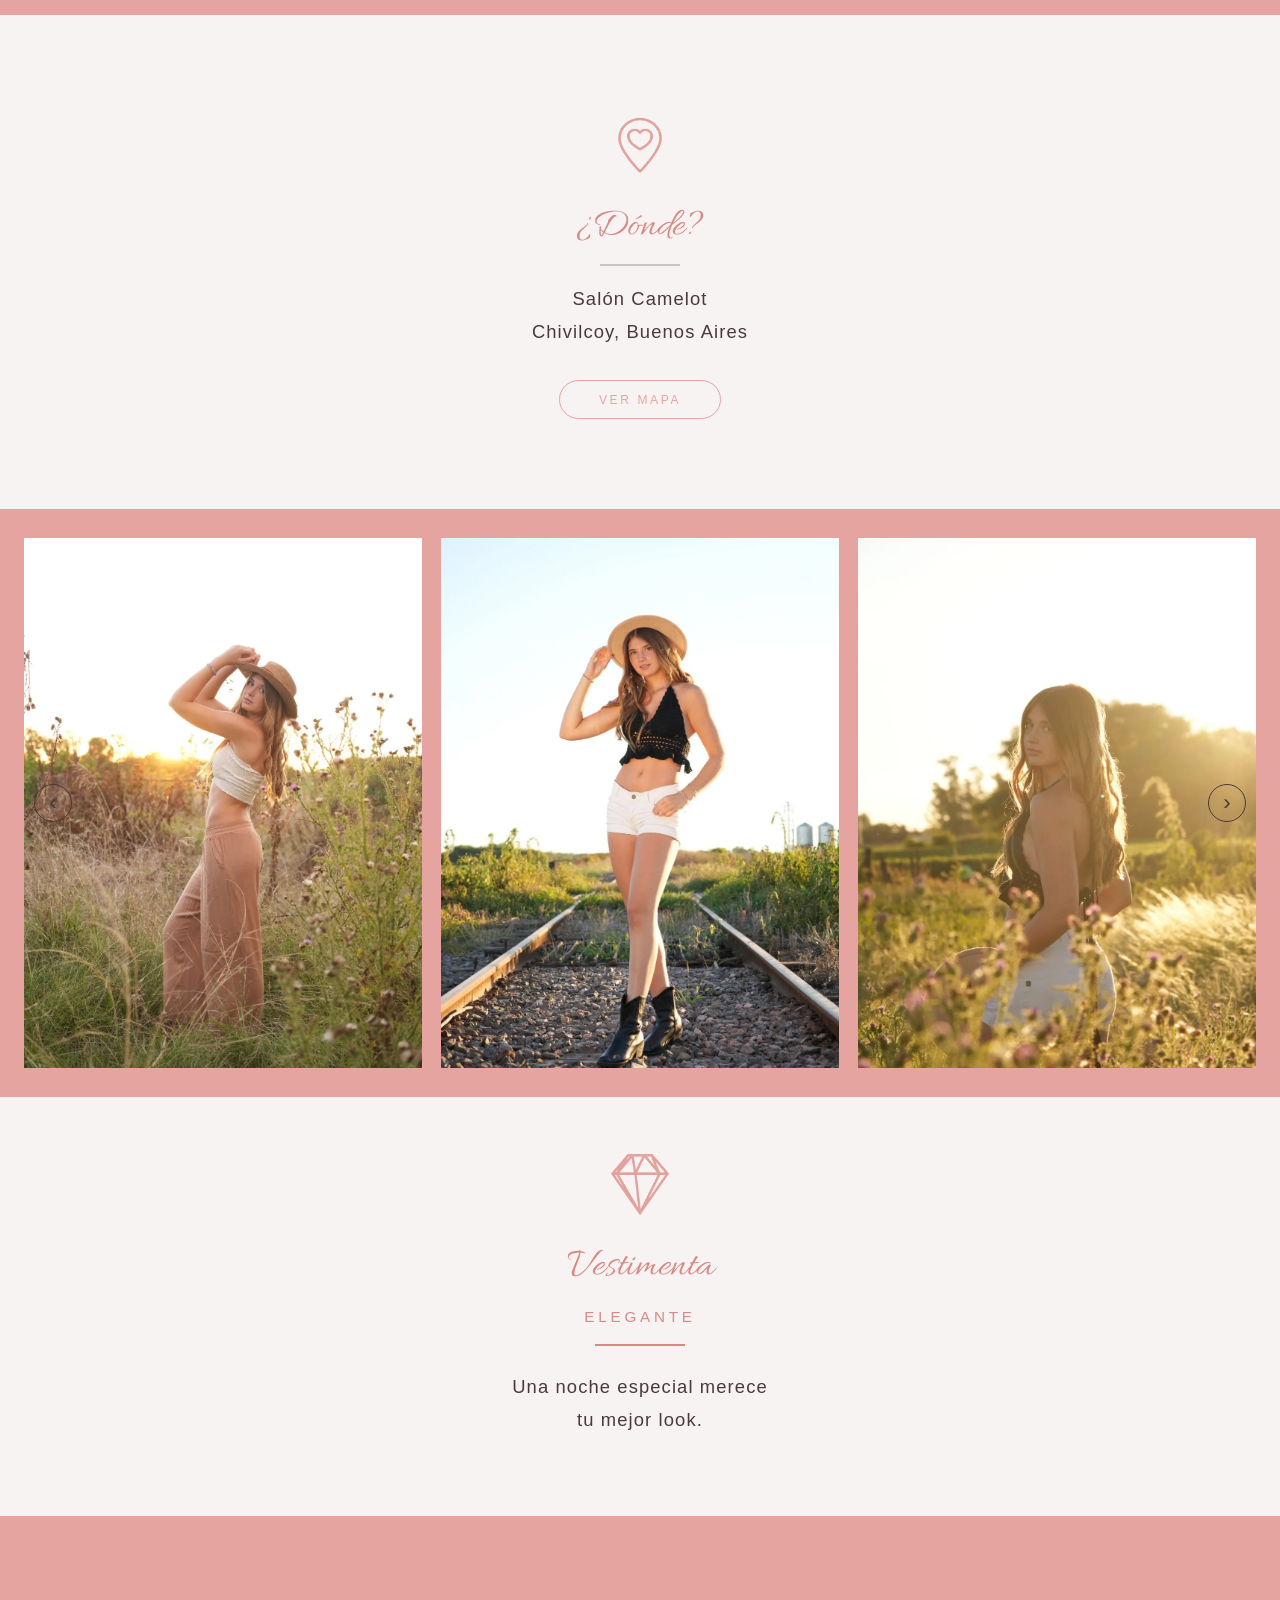
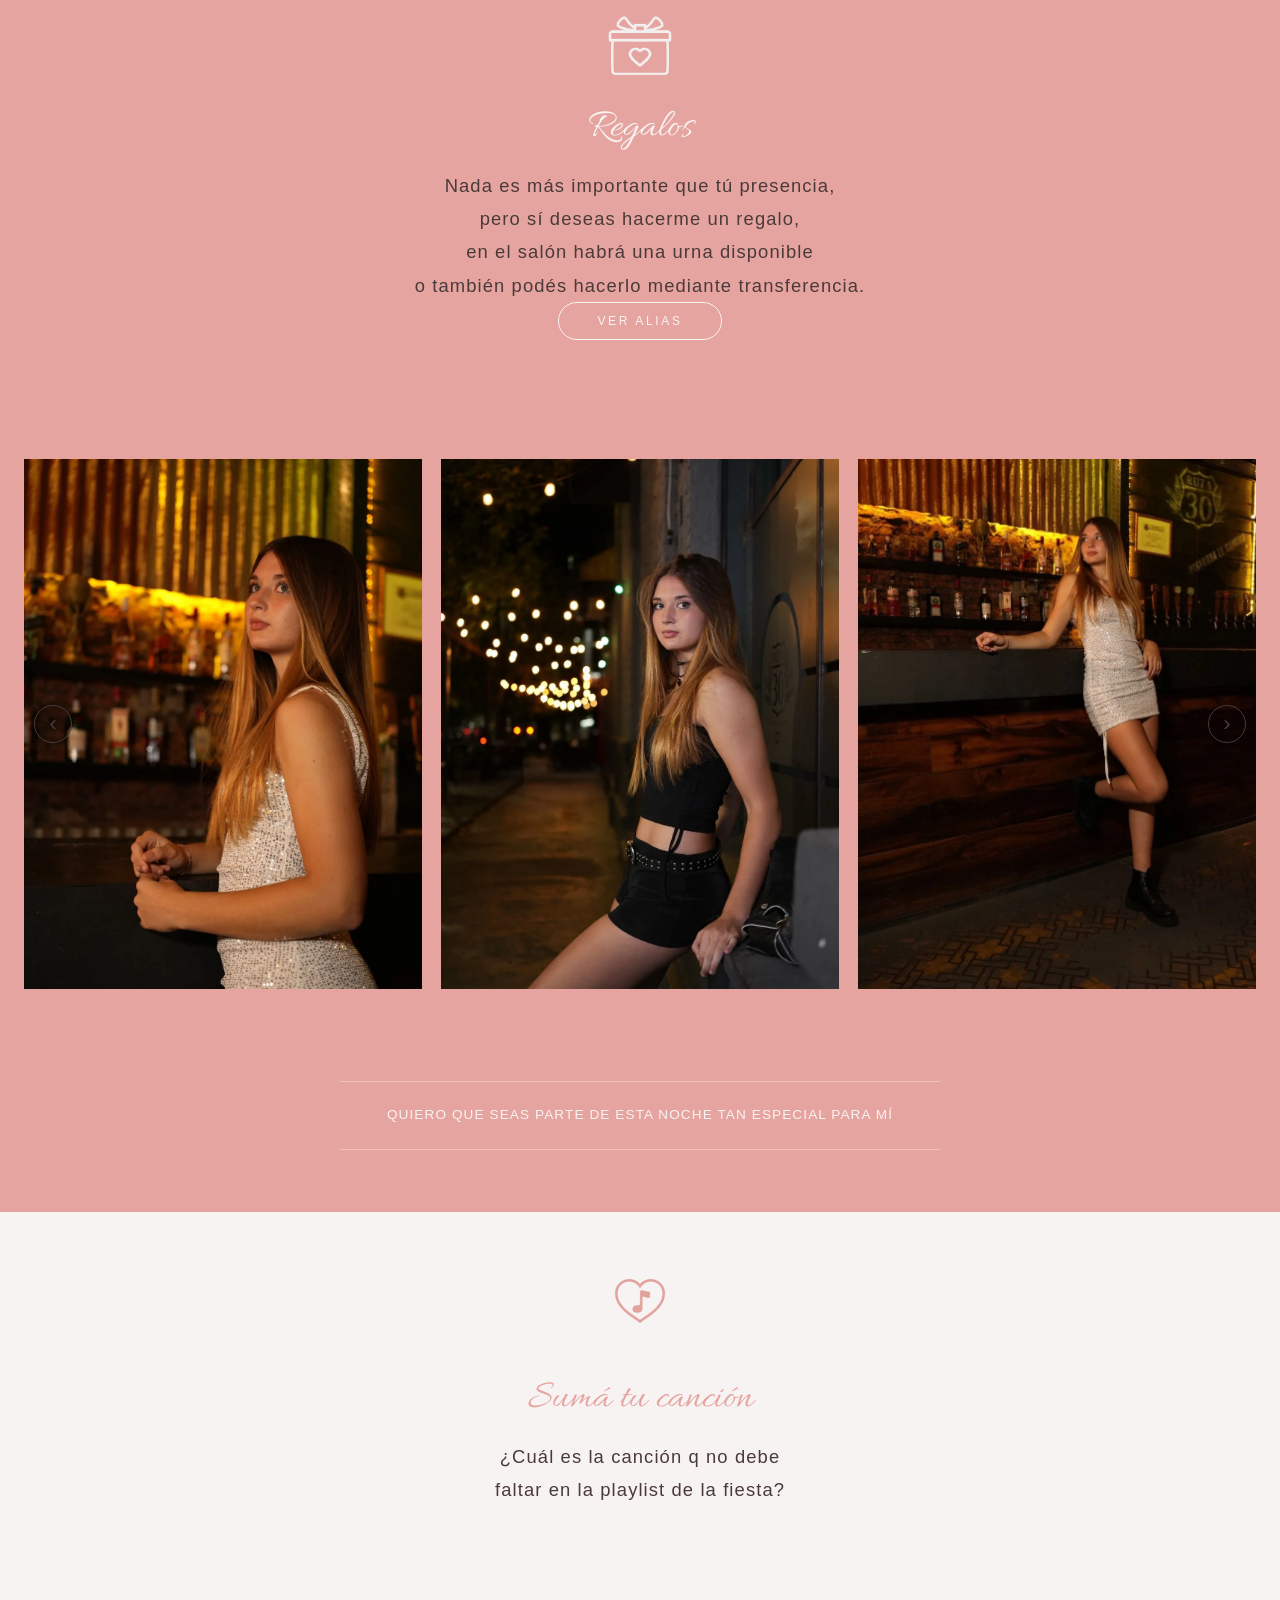
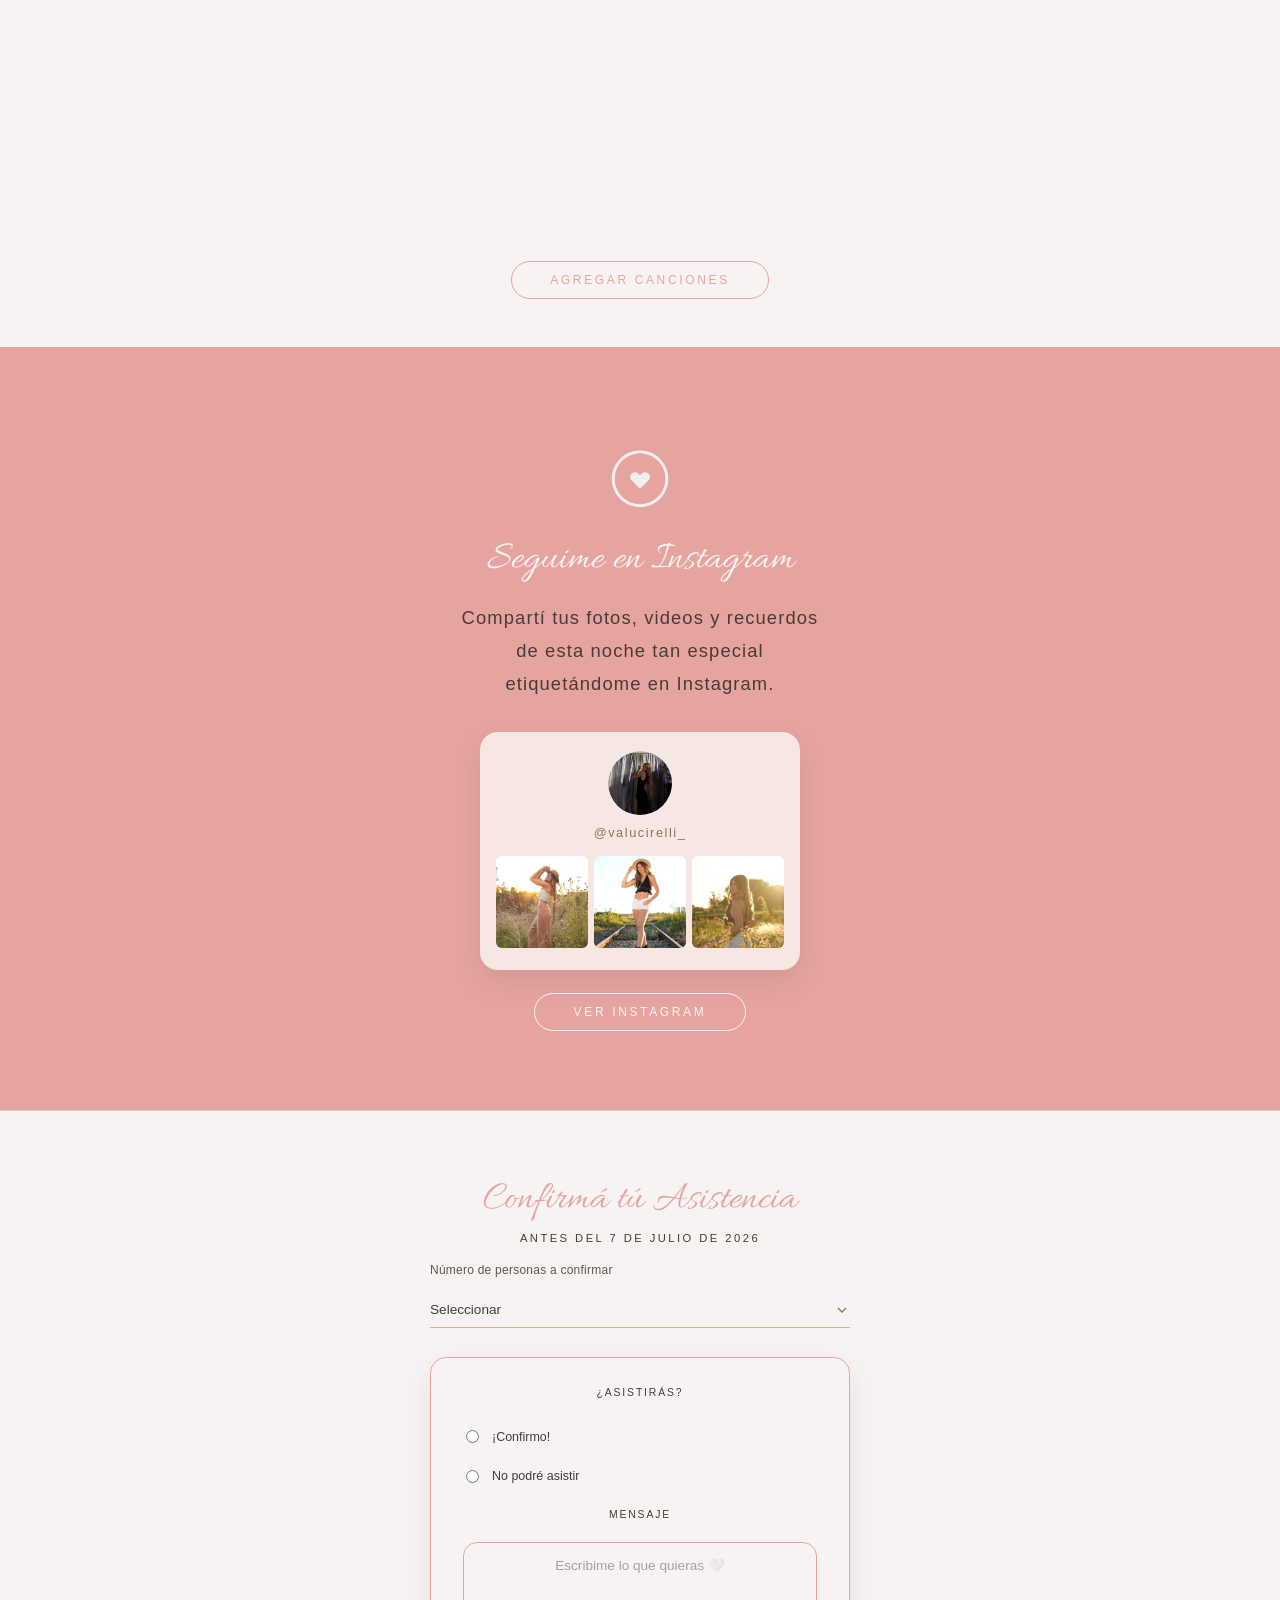
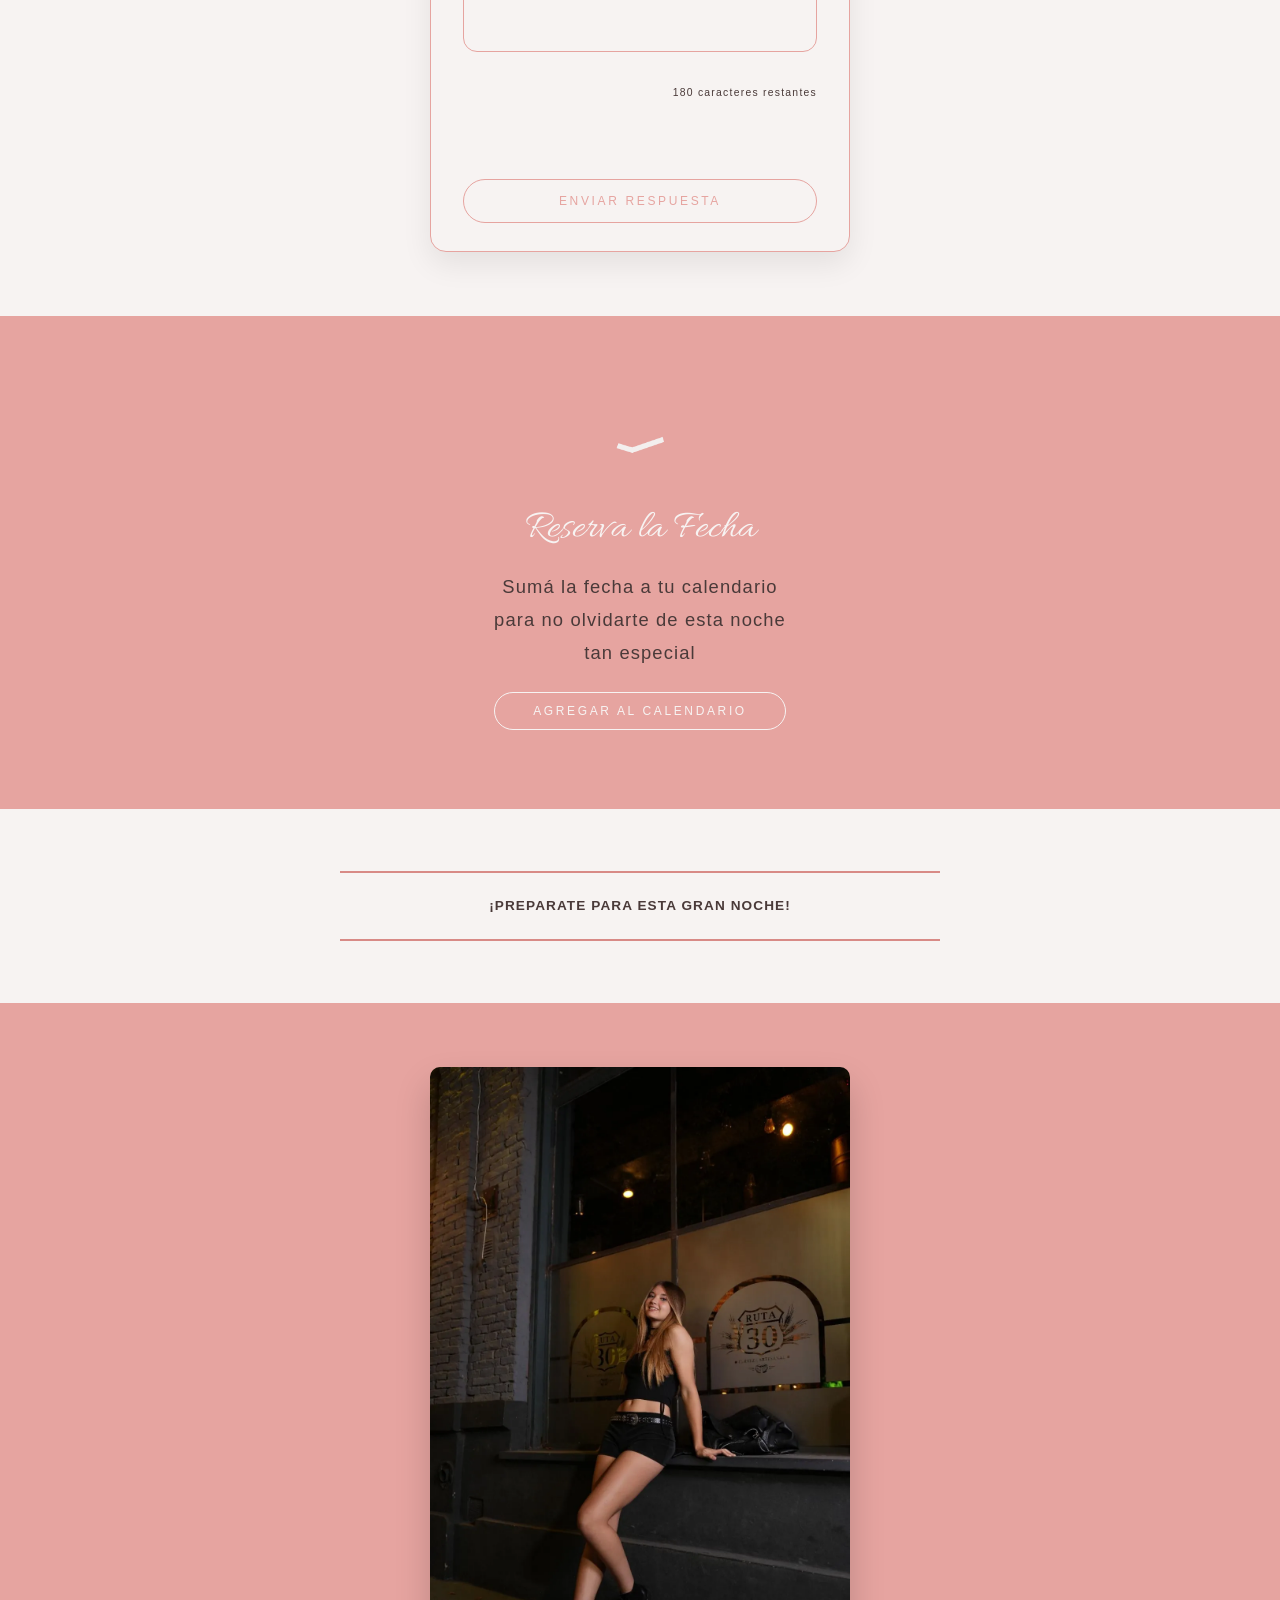
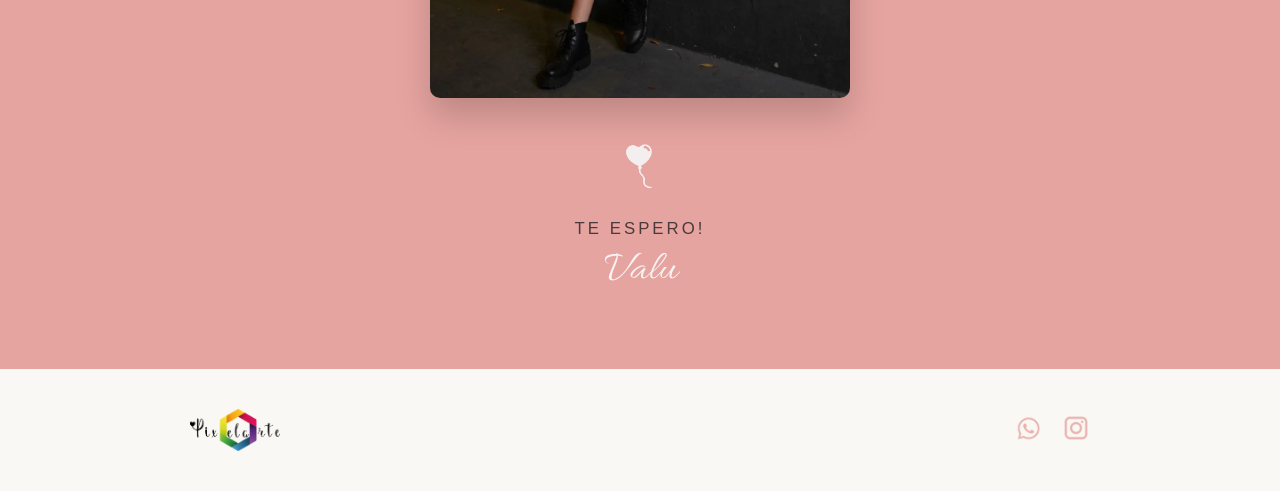
==== commit 8d9e15ab: "Update invitacion.html" ====
--- a/invitacion.html
+++ b/invitacion.html
@@ -192,7 +192,7 @@
       <img src="Regalo.gif" alt="Regalo">
     </div>
 
-    <h2 class="regalo-titulo">Mesa de Regalos</h2>
+    <h2 class="regalo-titulo">Regalos</h2>
 
     <p class="regalo-texto">
       Nada es más importante que tú presencia,<br>
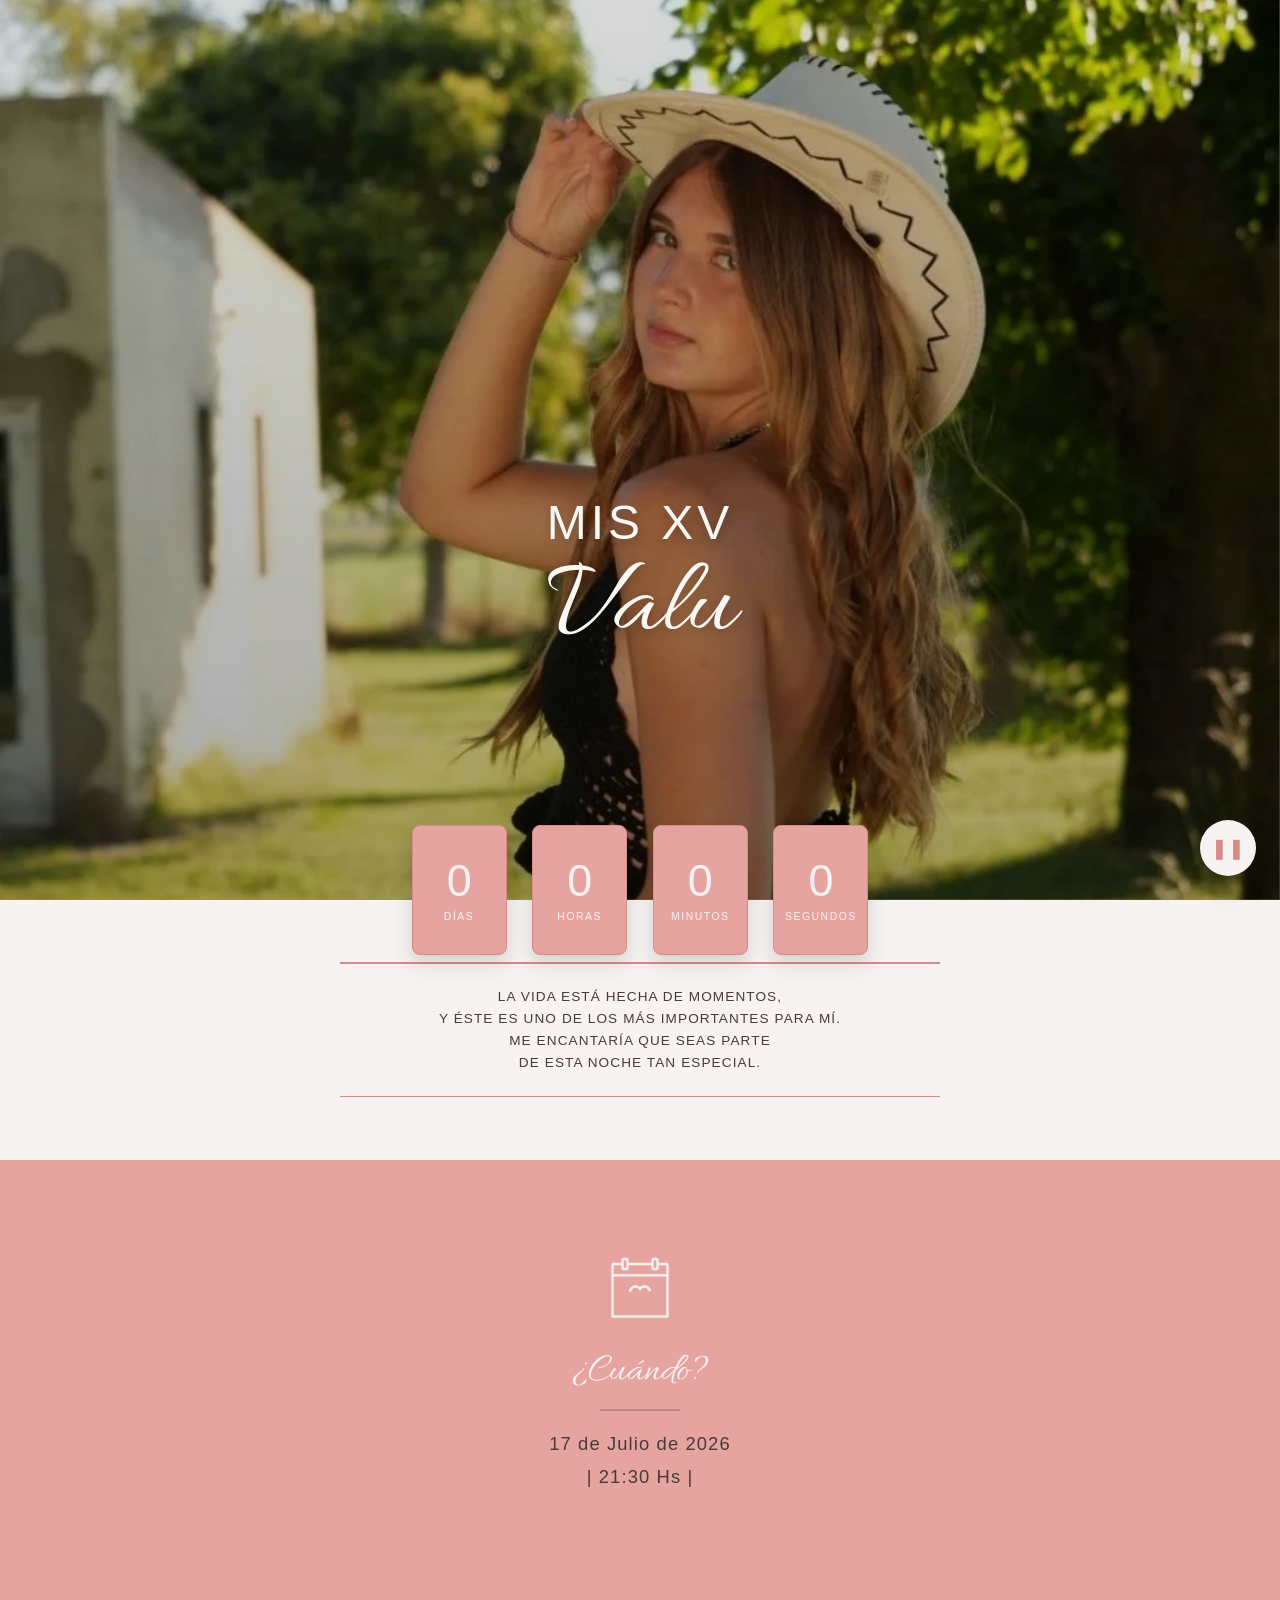
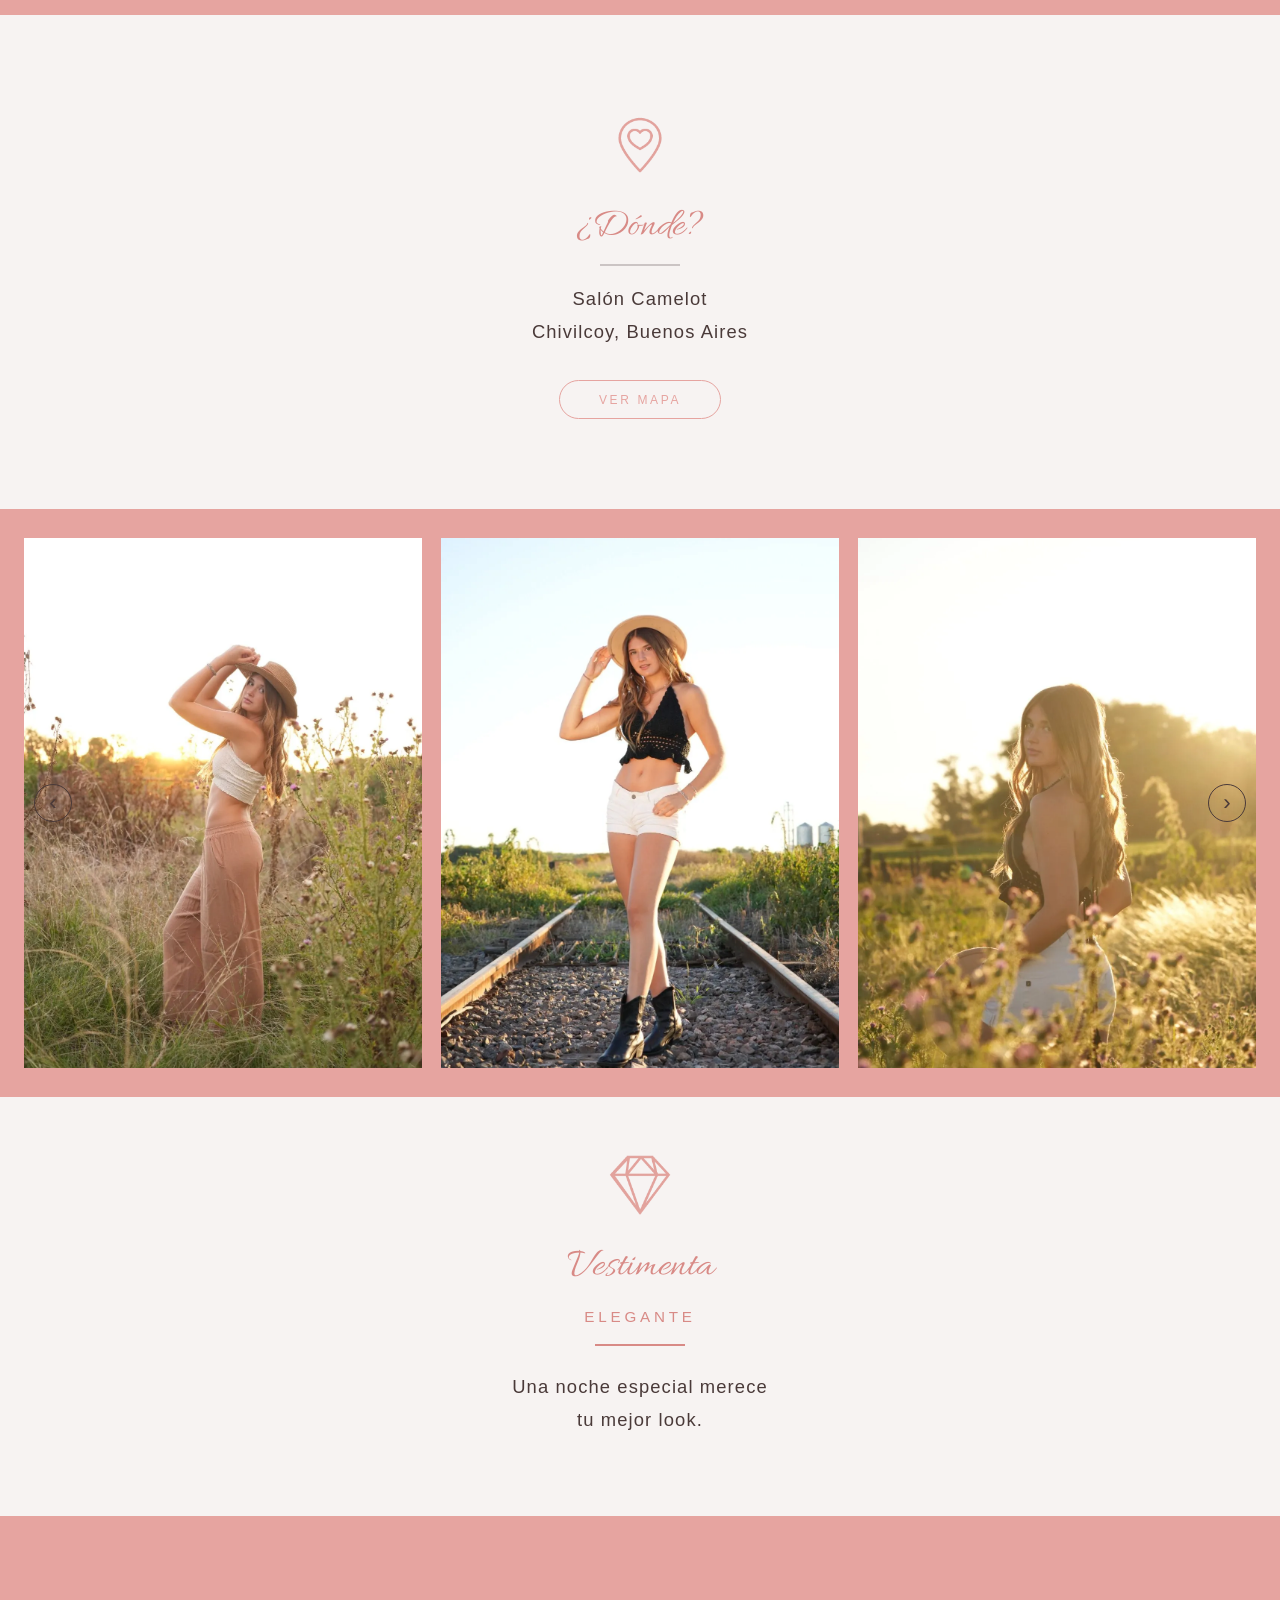
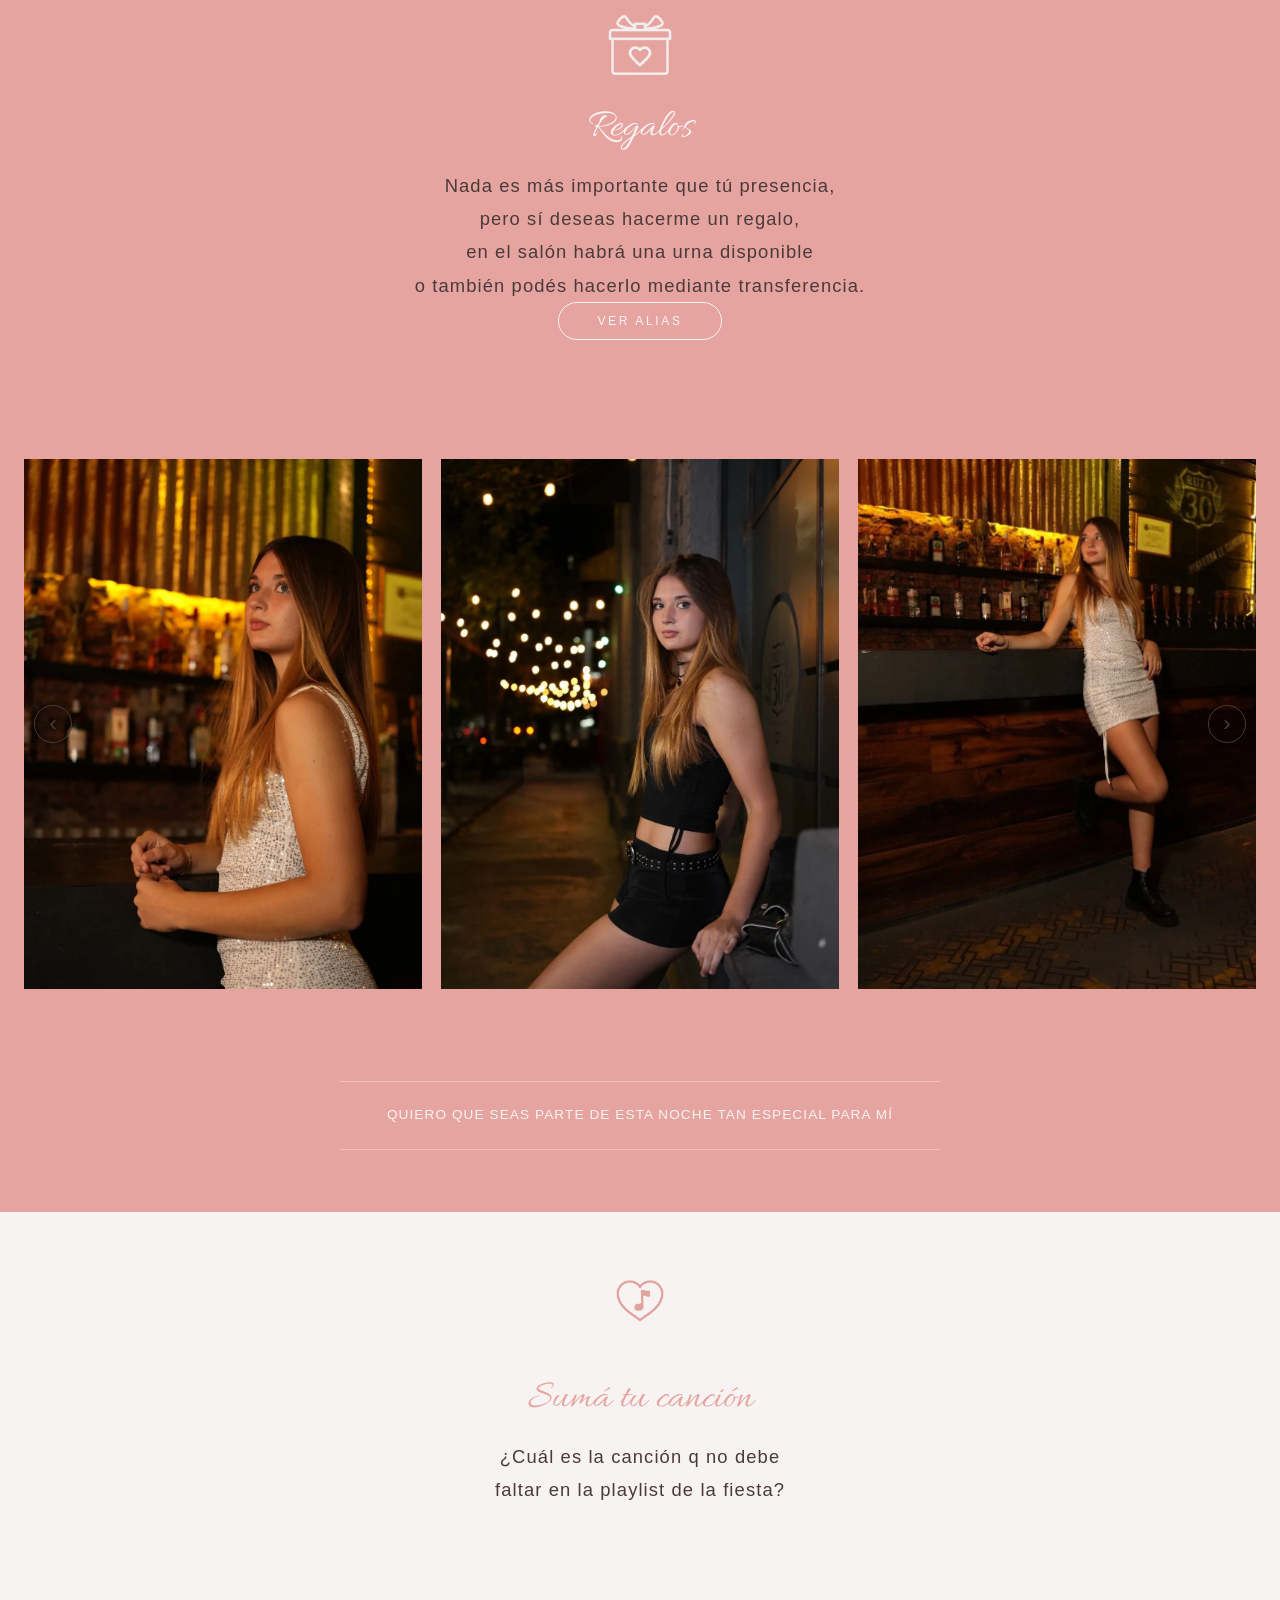
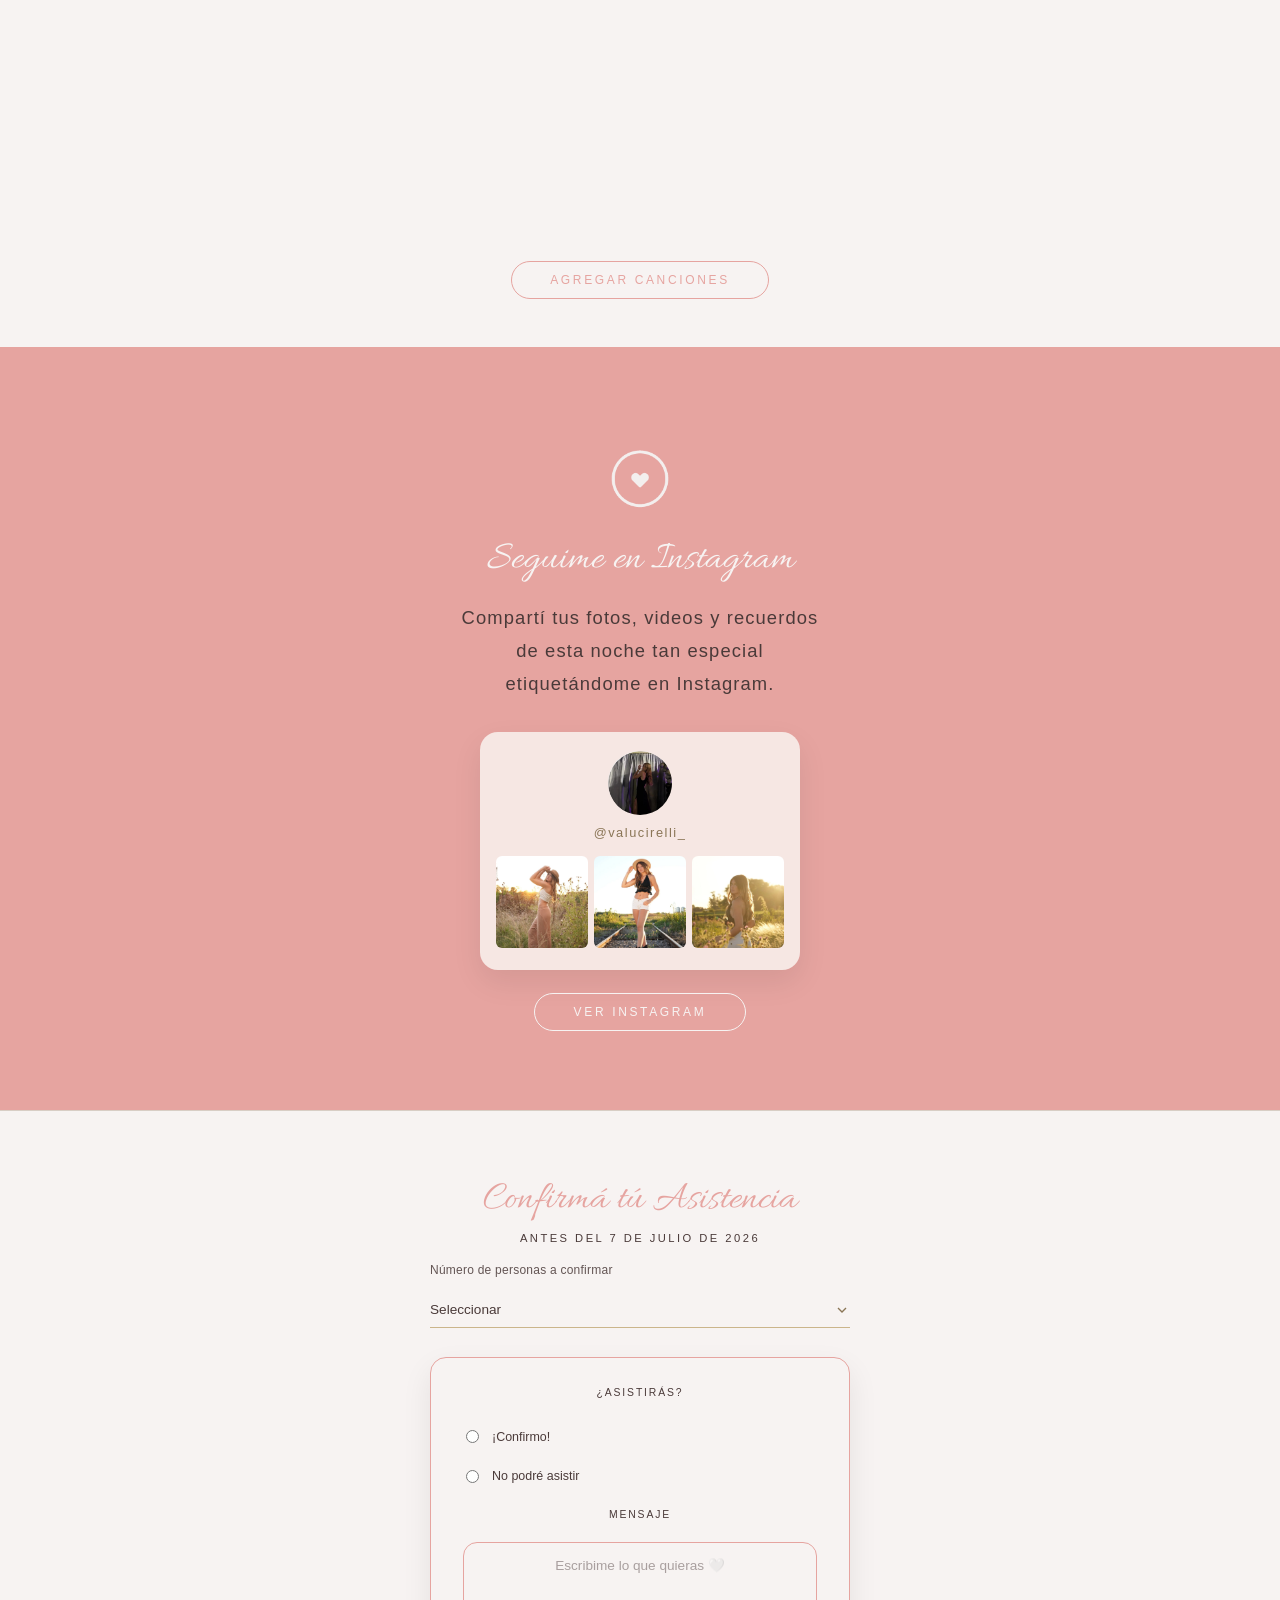
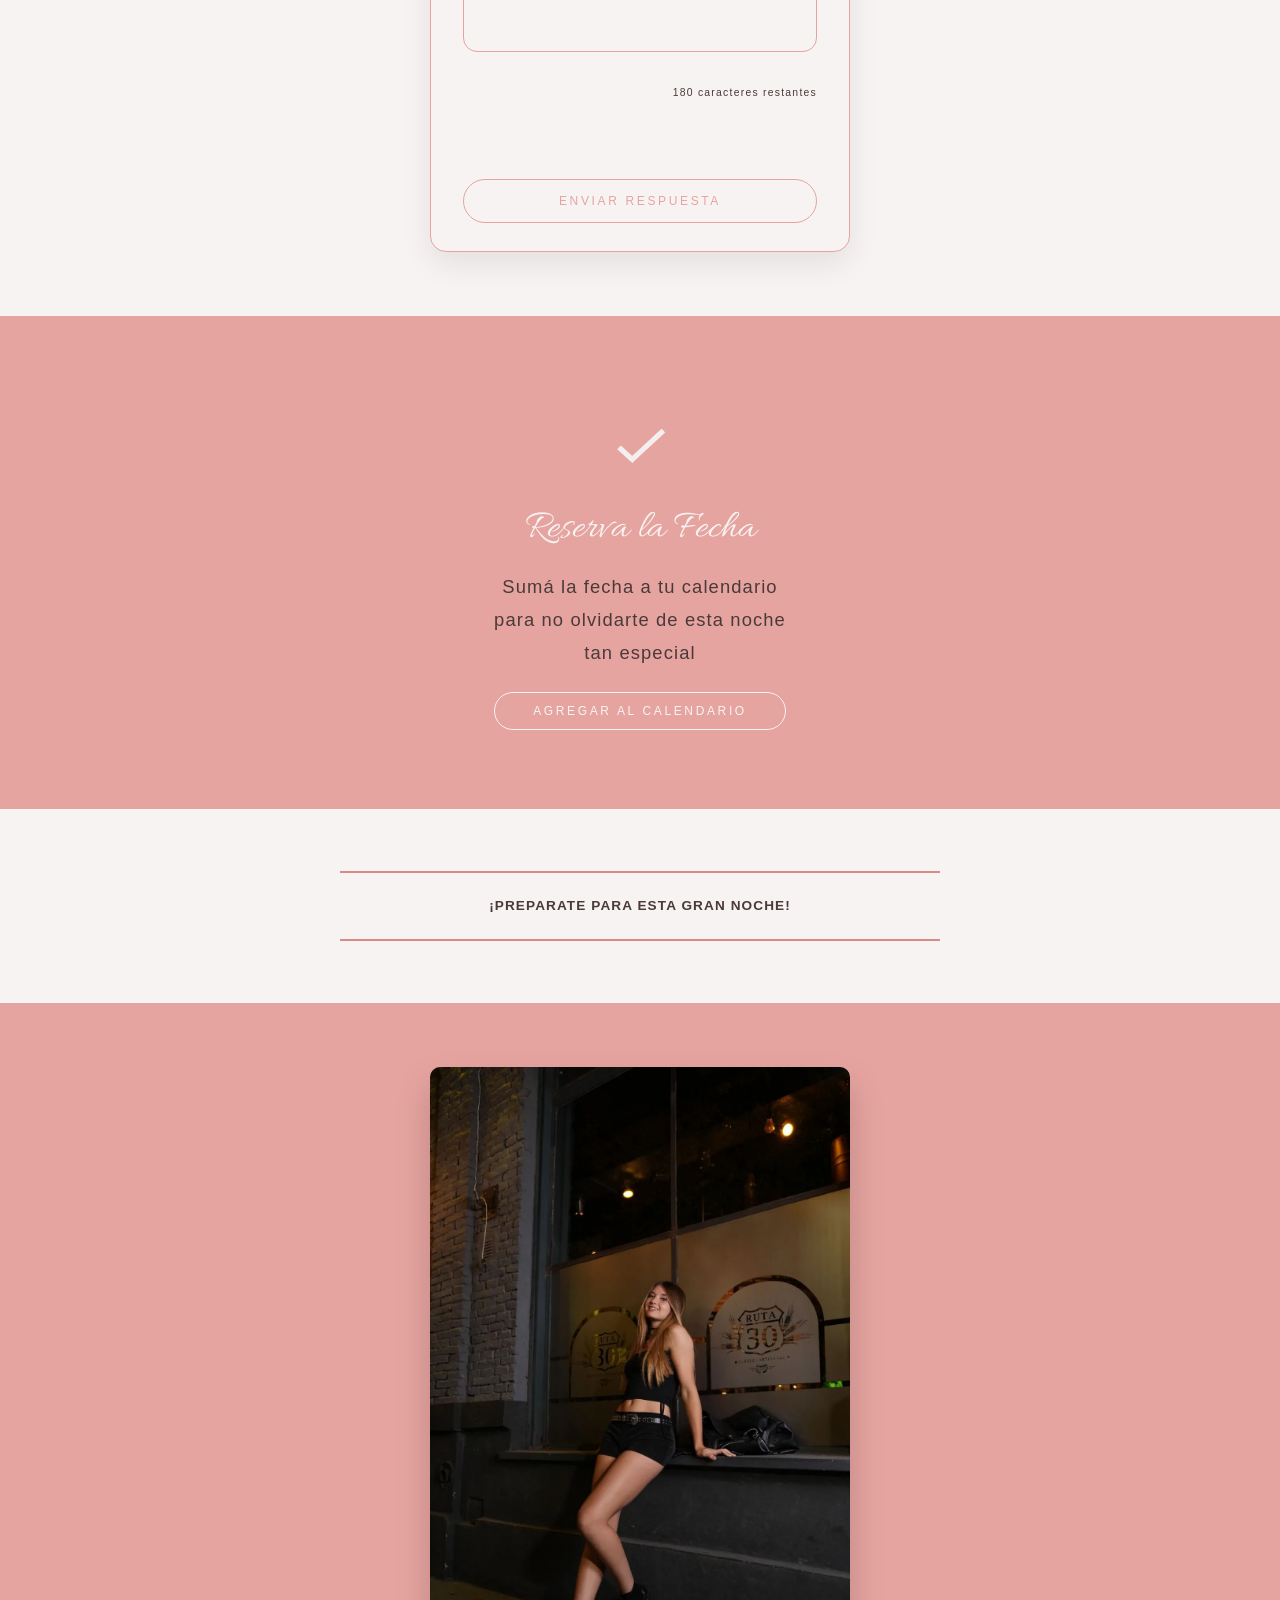
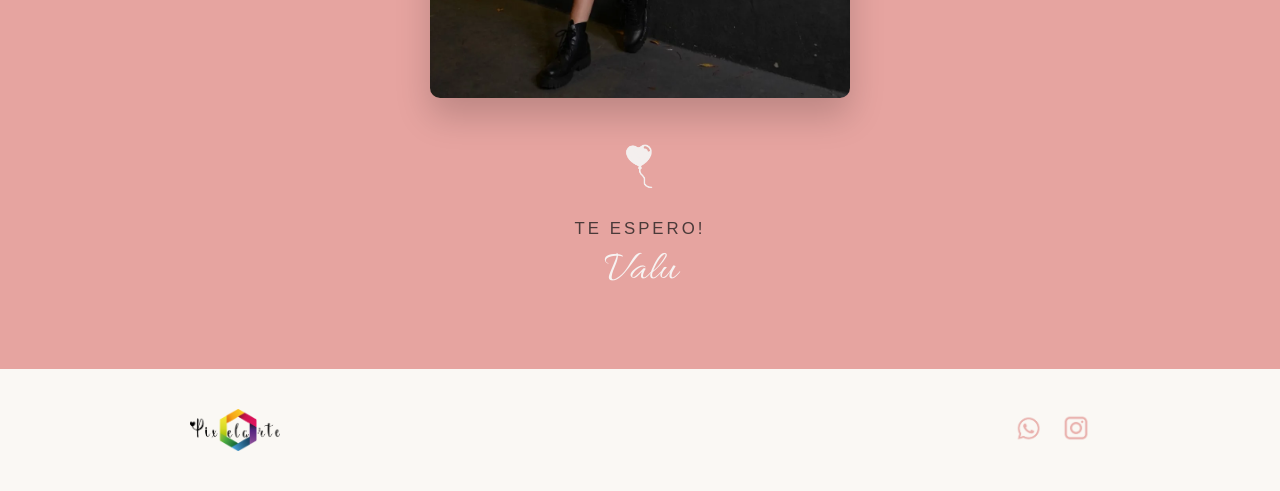
==== commit f00b7e77: "Update invitacion.html" ====
--- a/invitacion.html
+++ b/invitacion.html
@@ -316,10 +316,10 @@
   </div>
 
   <a
-    href="https://open.spotify.com/playlist/32iRLCsqmhIx8u4qq5T933?si=ry42ppKMRaWIyQDbkA8vBg&pt=21ad7281f2e660a4778faa10b46307fb&pi=WFLyYOm3Szqkp"
+    href="https://open.spotify.com/playlist/32iRLCsqmhIx8u4qq5T933?si=MB3V8ZGiTPq8dO_zvL-oyg&pt=5e4fd2ea76ba1e214a20479e2b2251b6&pi=F0A6rRl2TIOrU"
     target="_blank"
     class="musica-boton"
-  >
+>
     AGREGAR CANCIONES
   </a>
 
